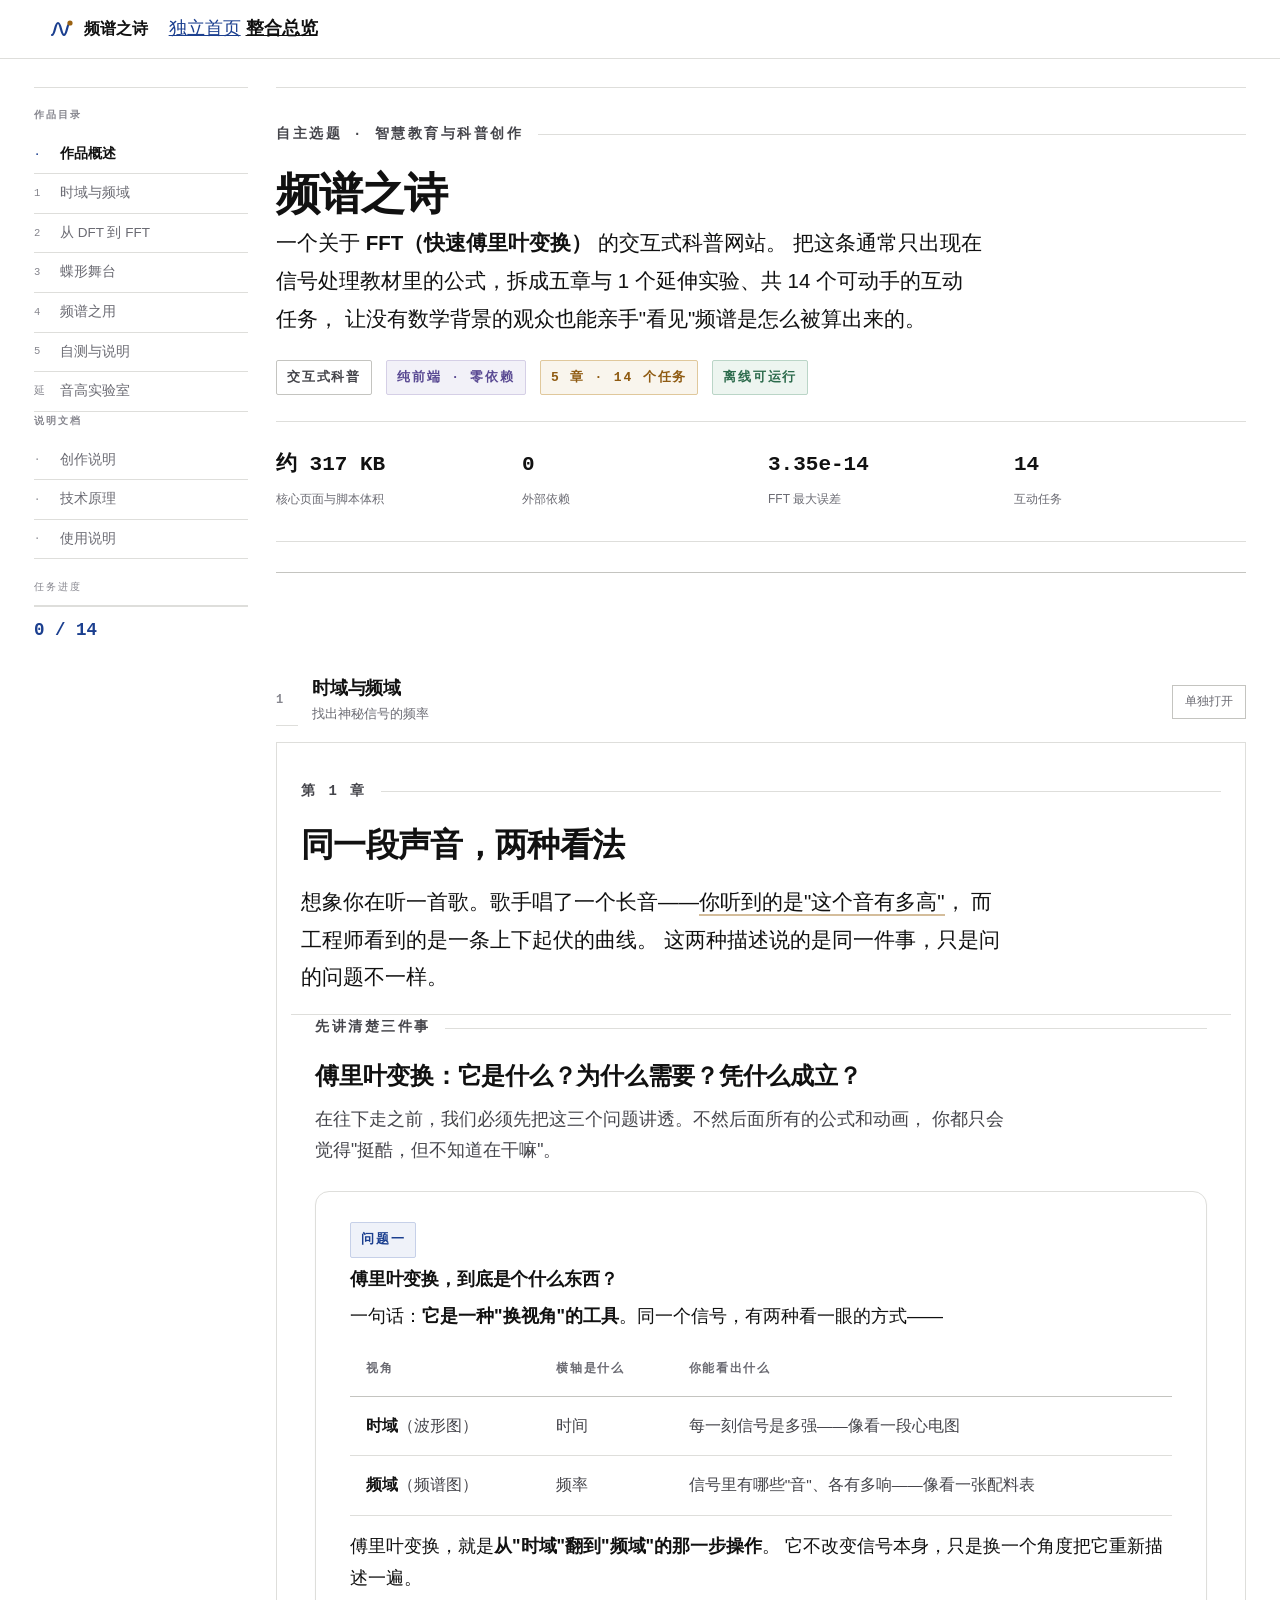
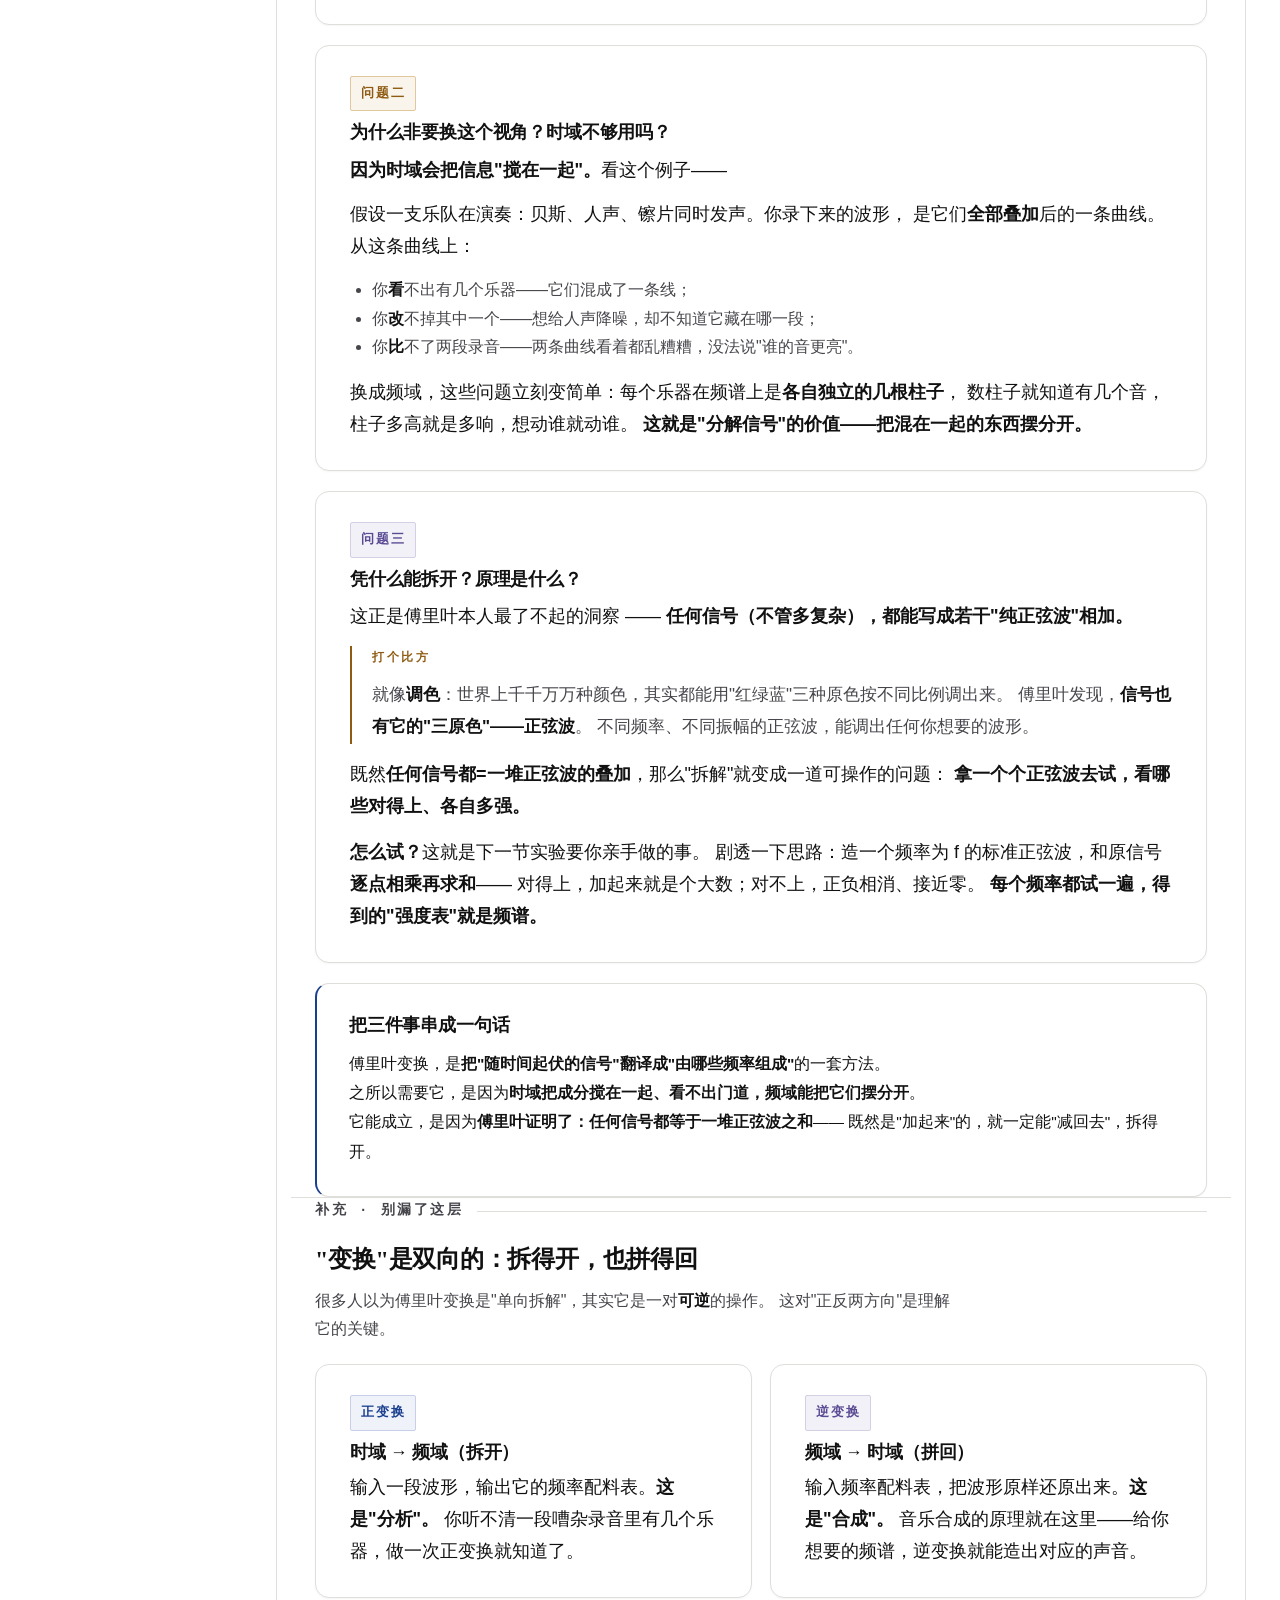
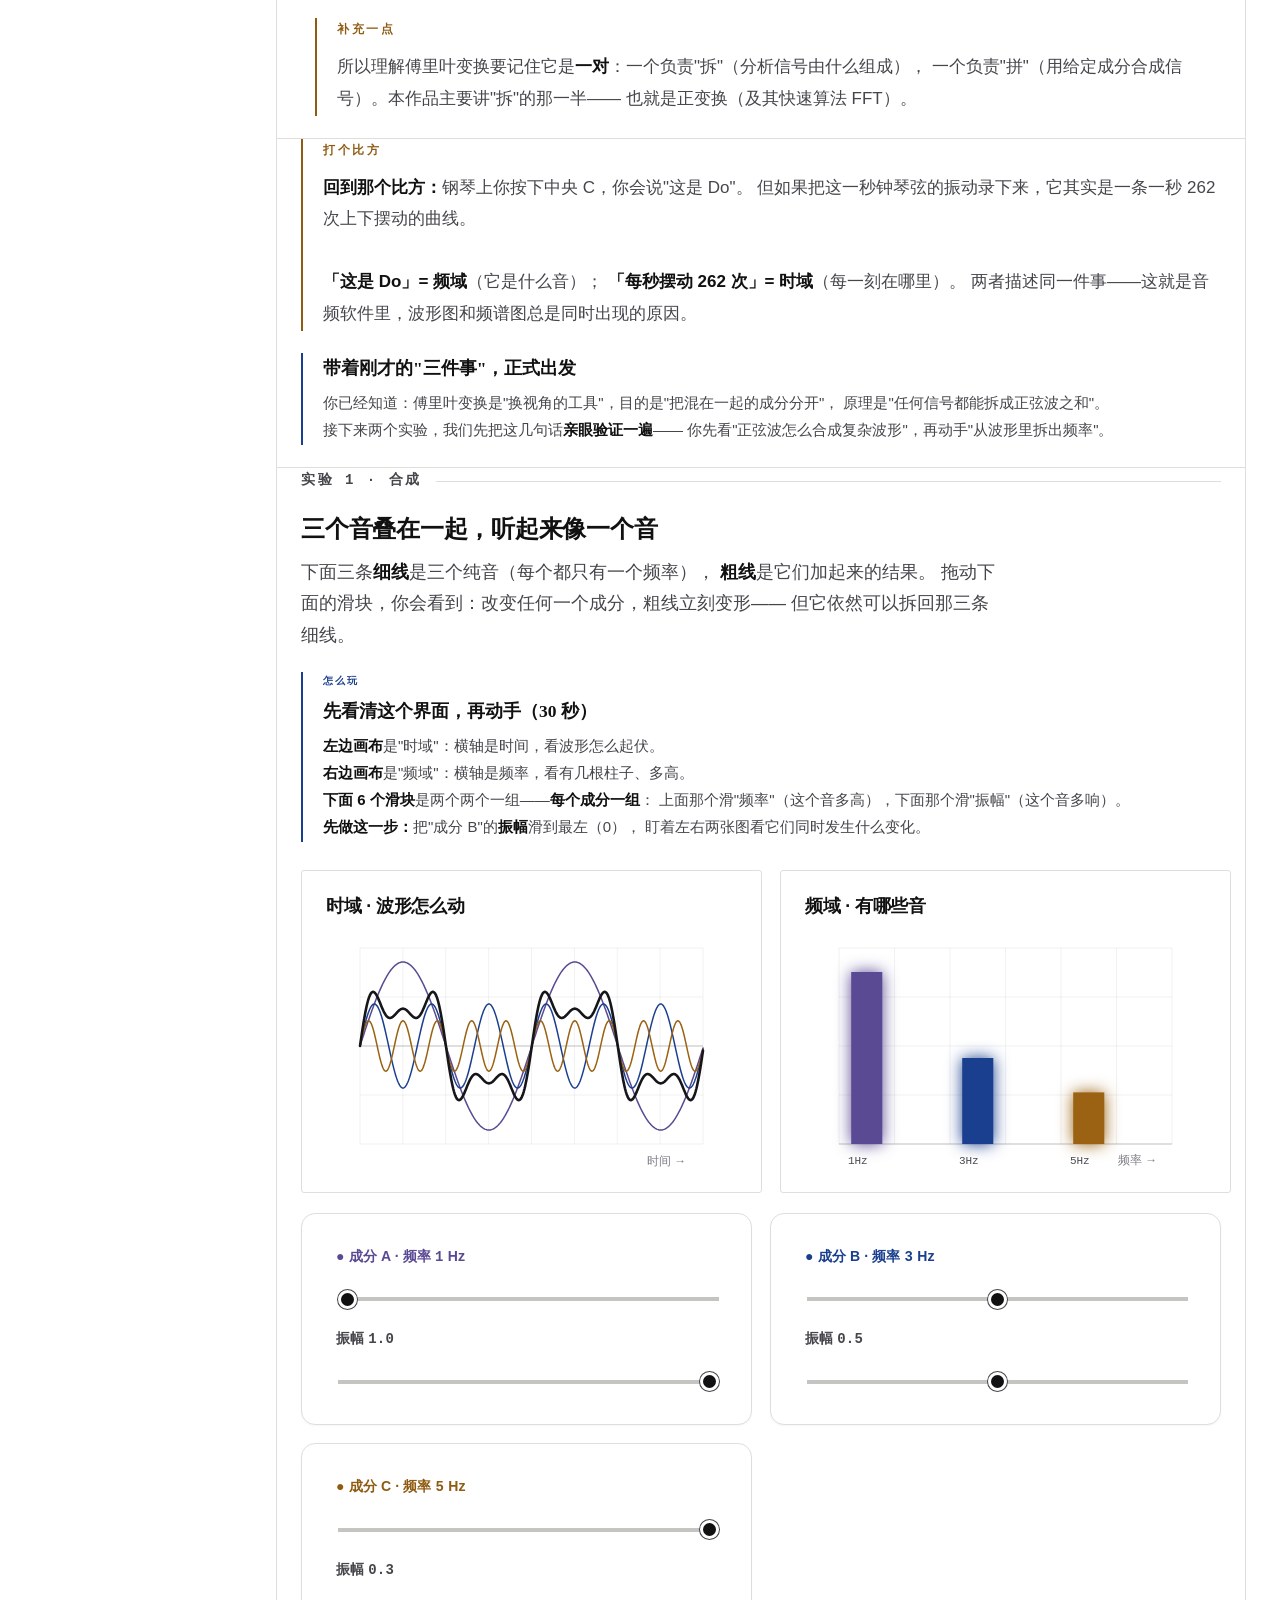
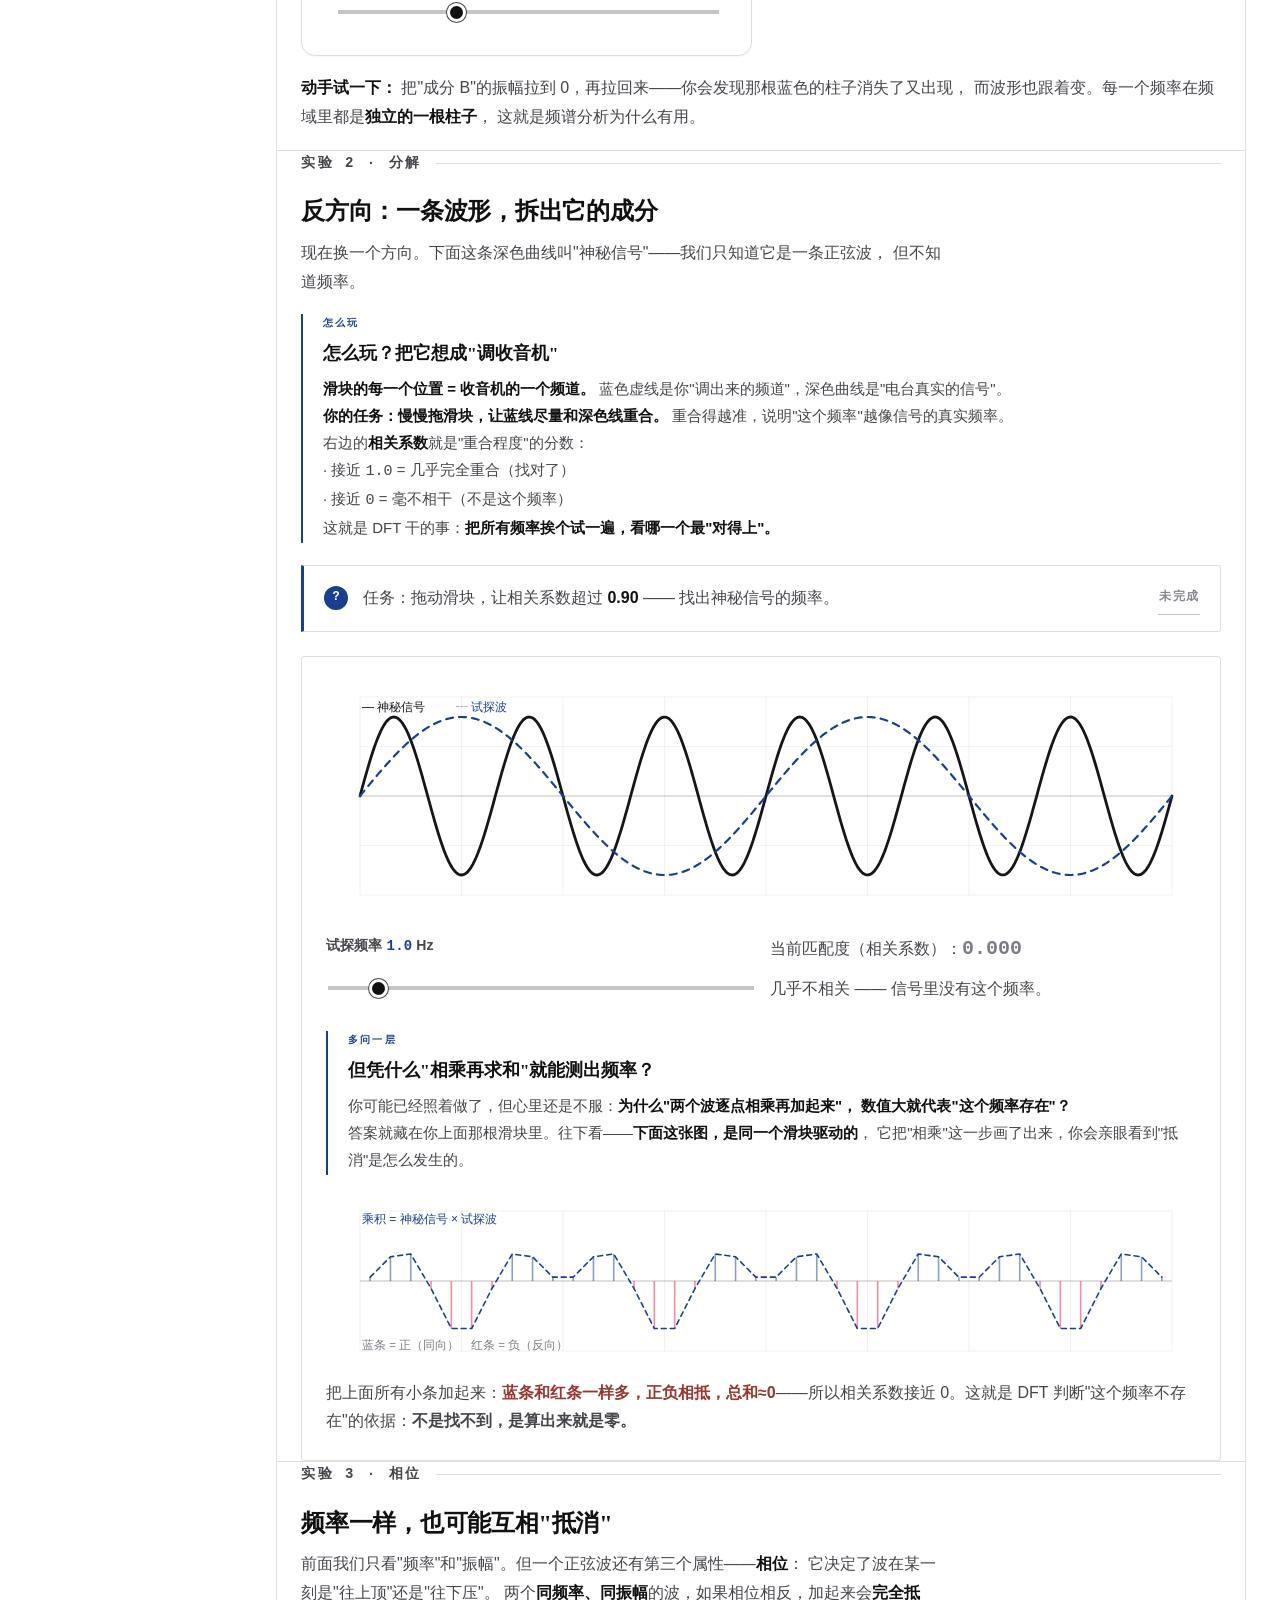
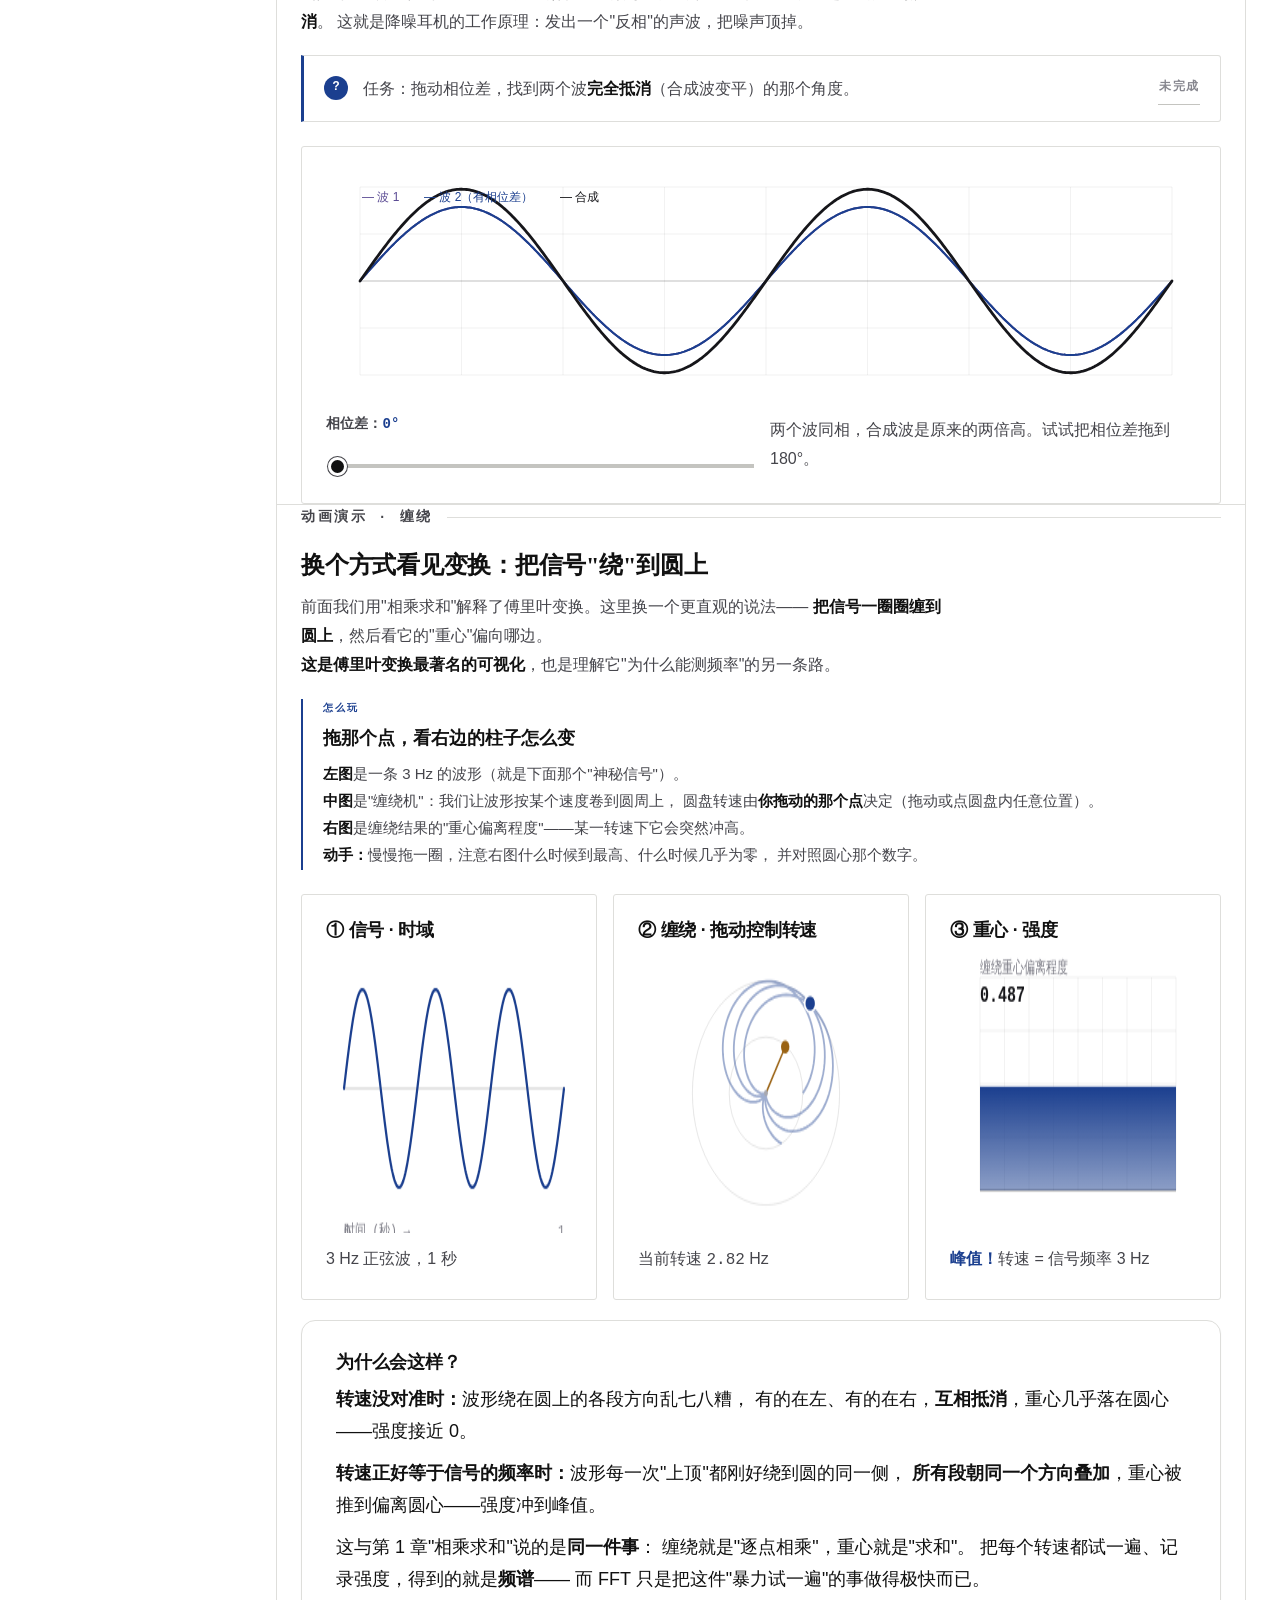
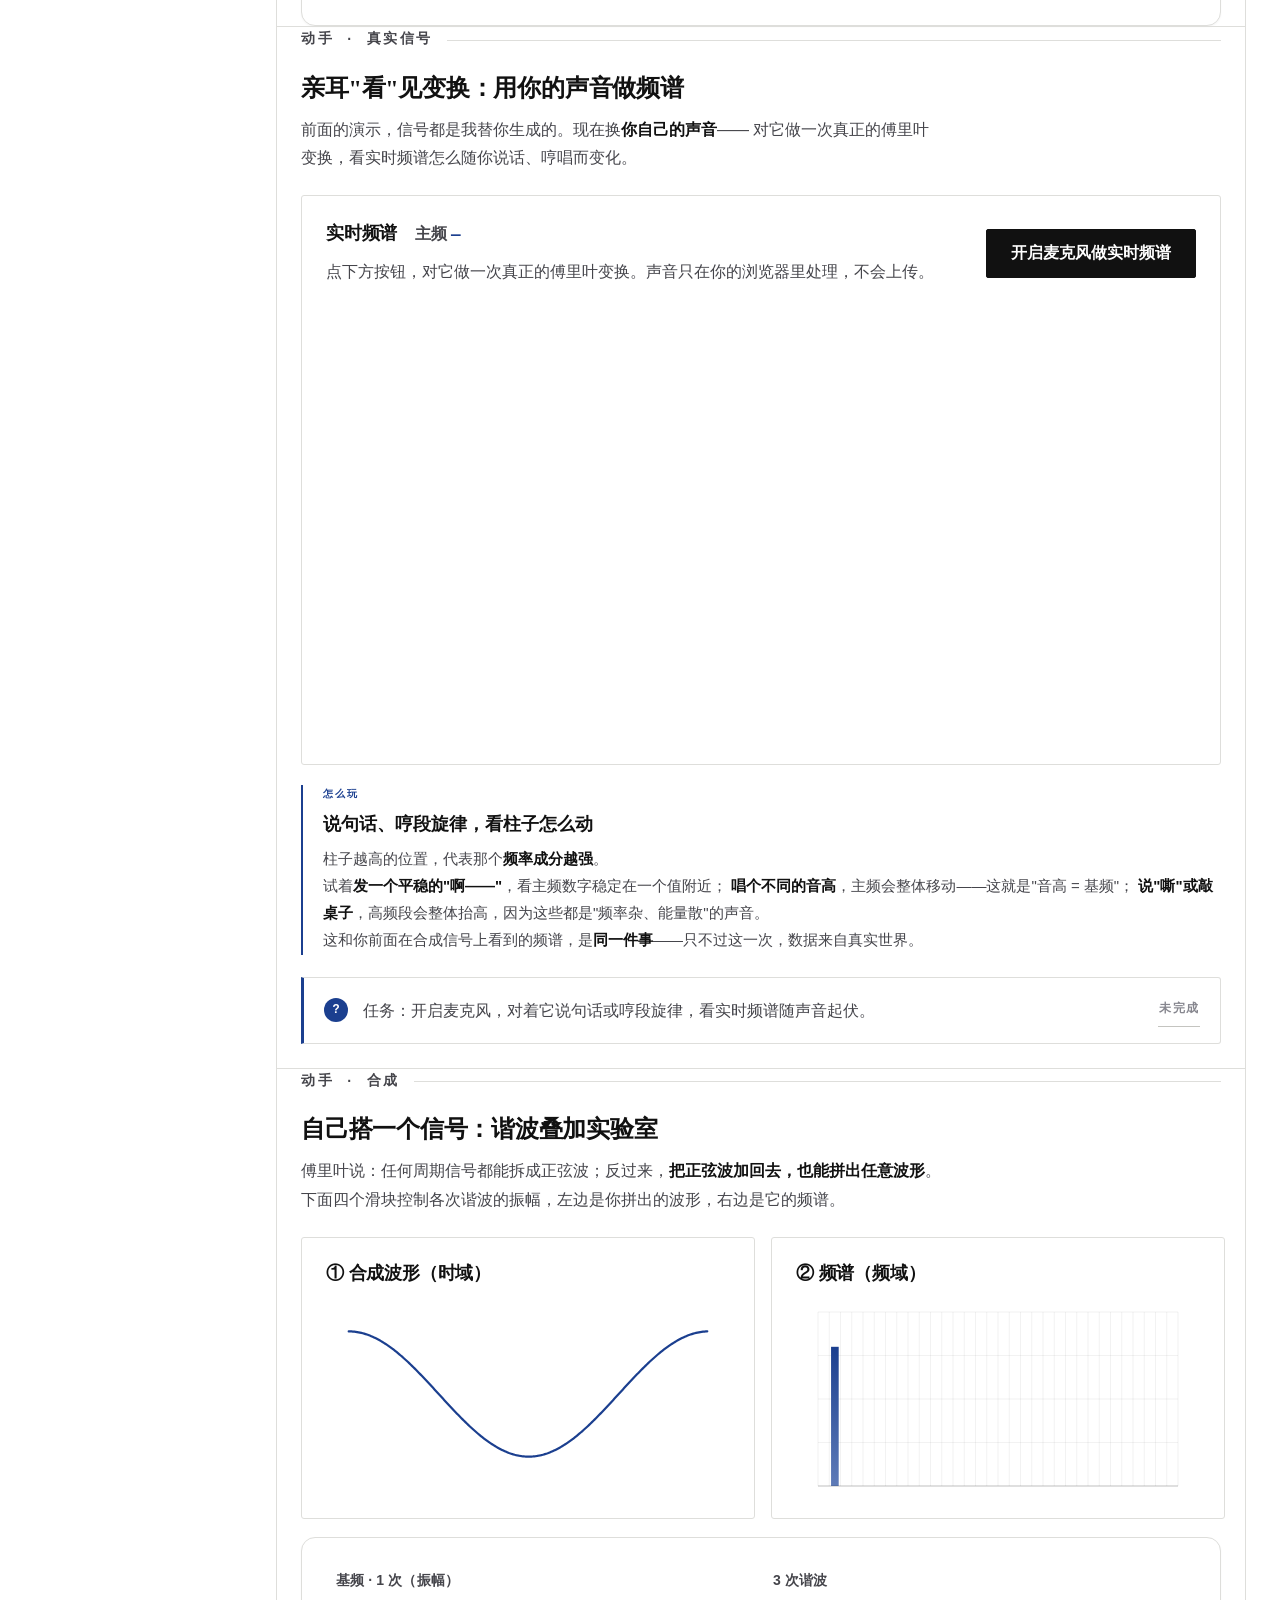
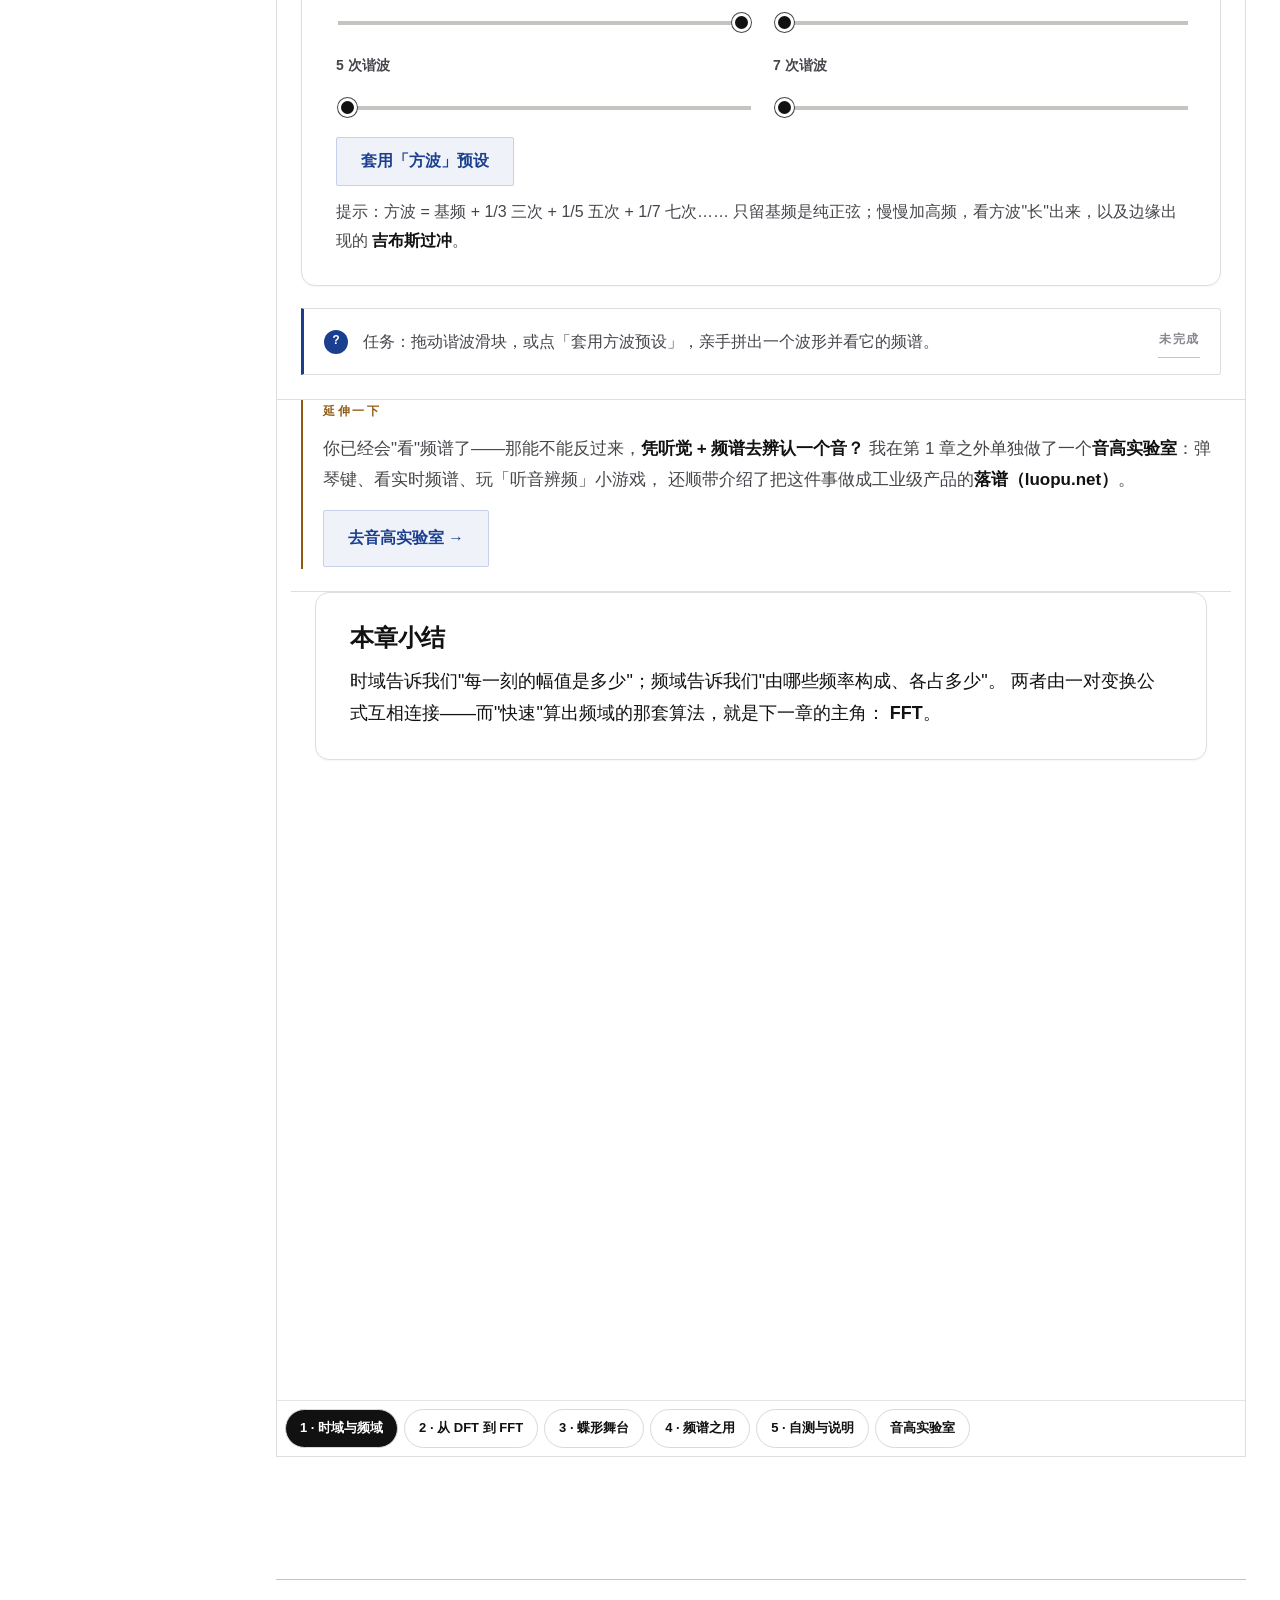
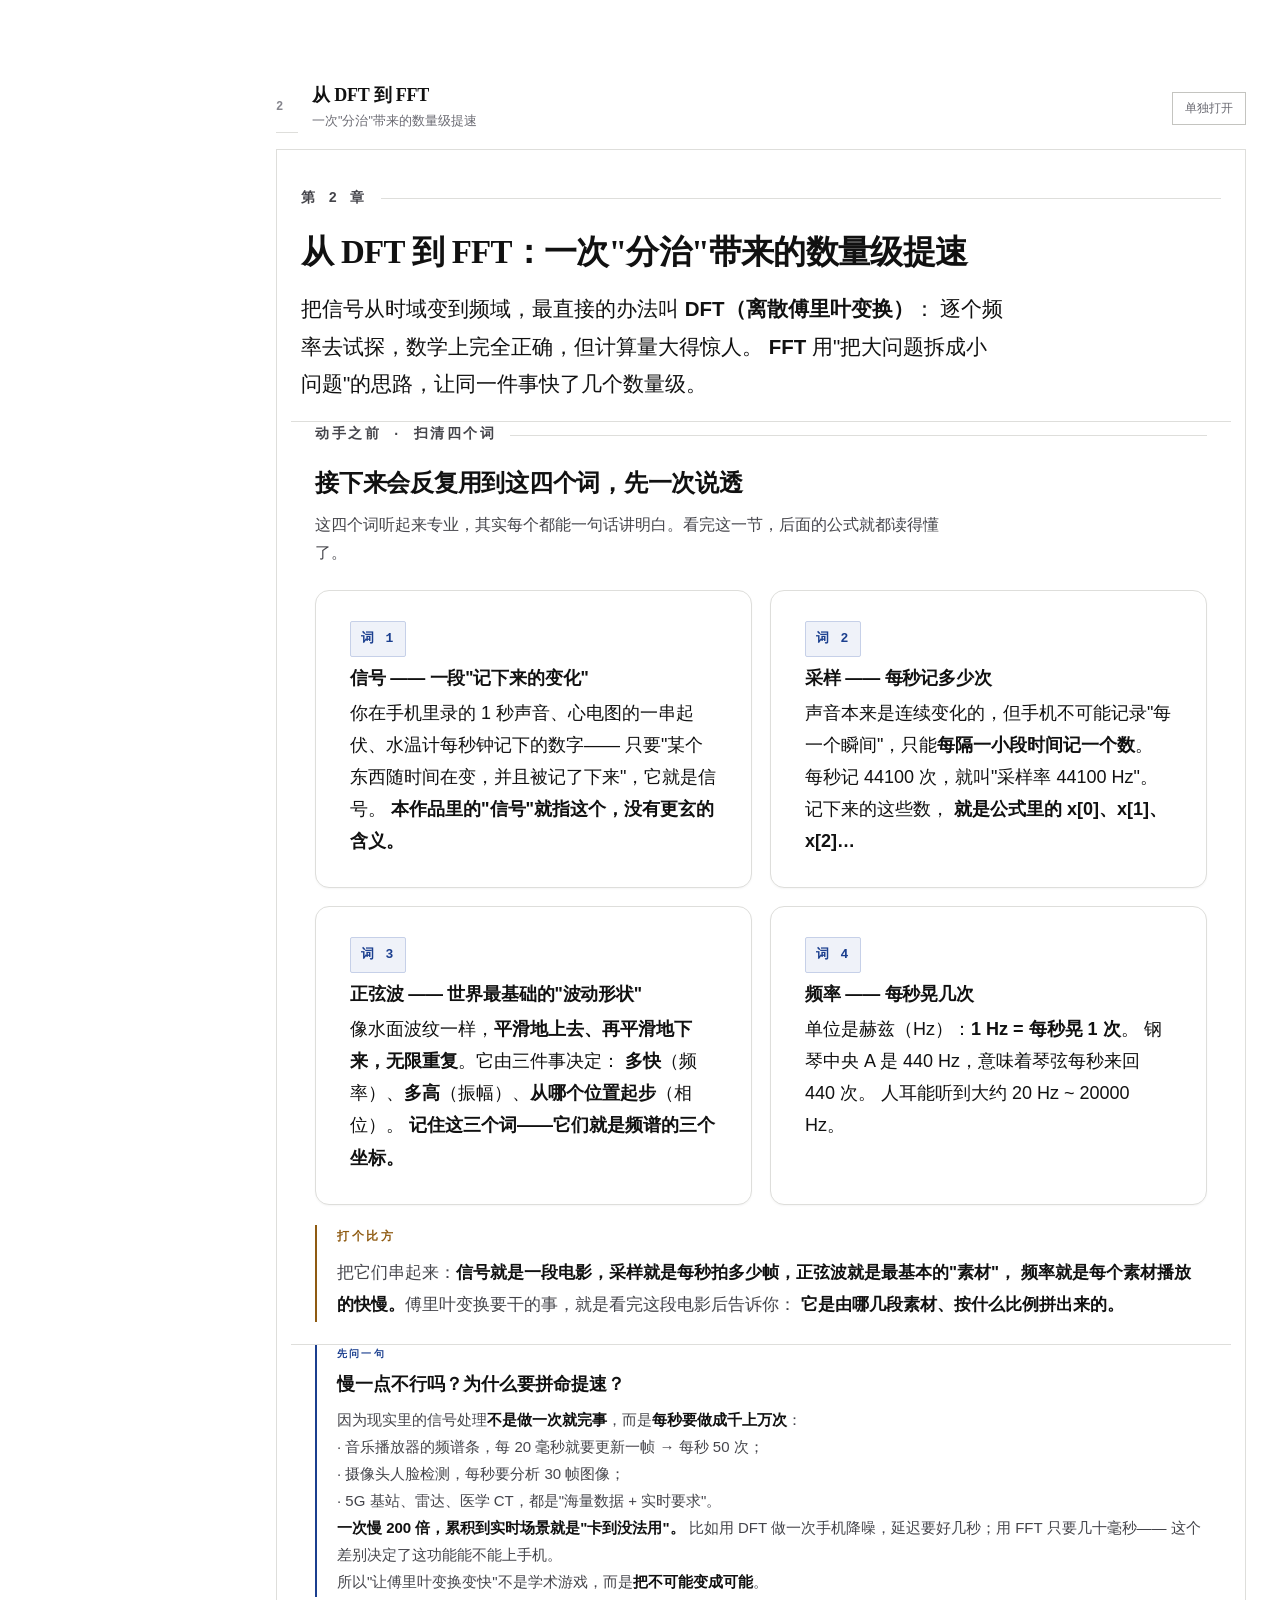
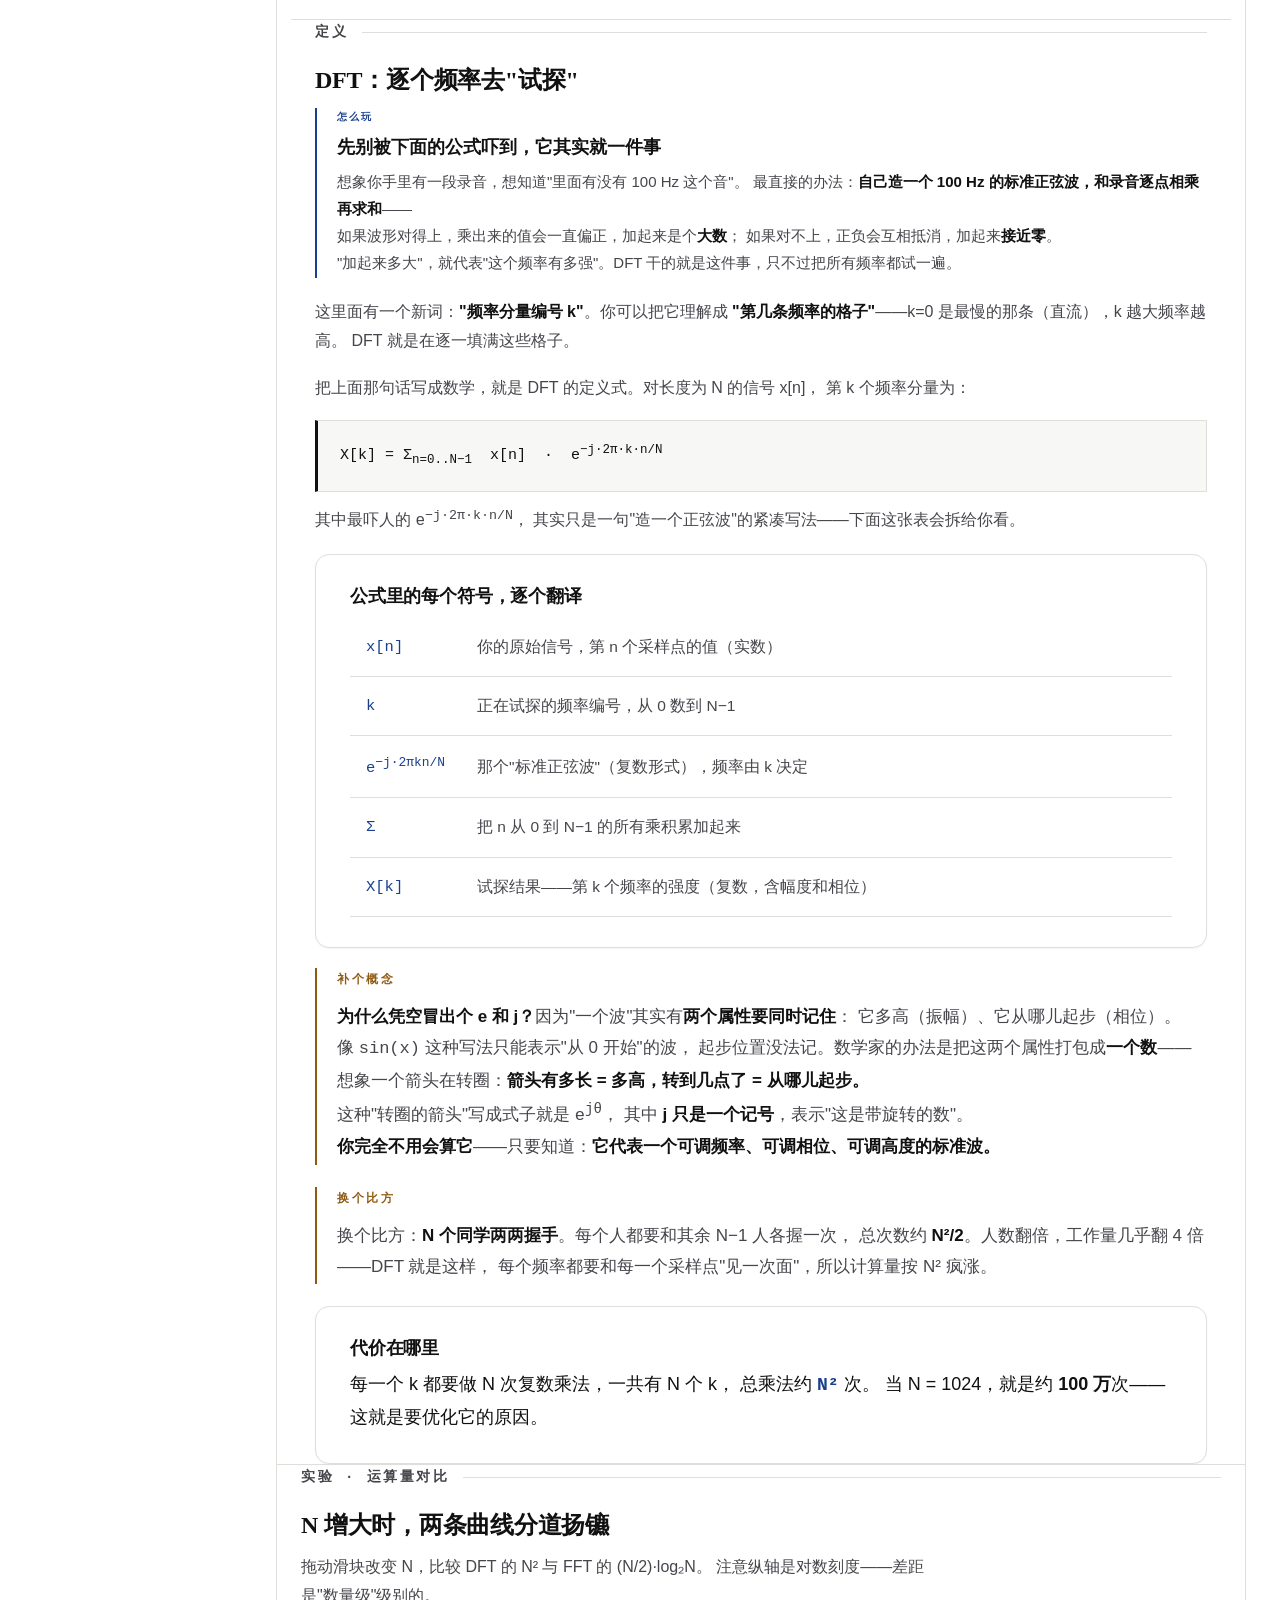
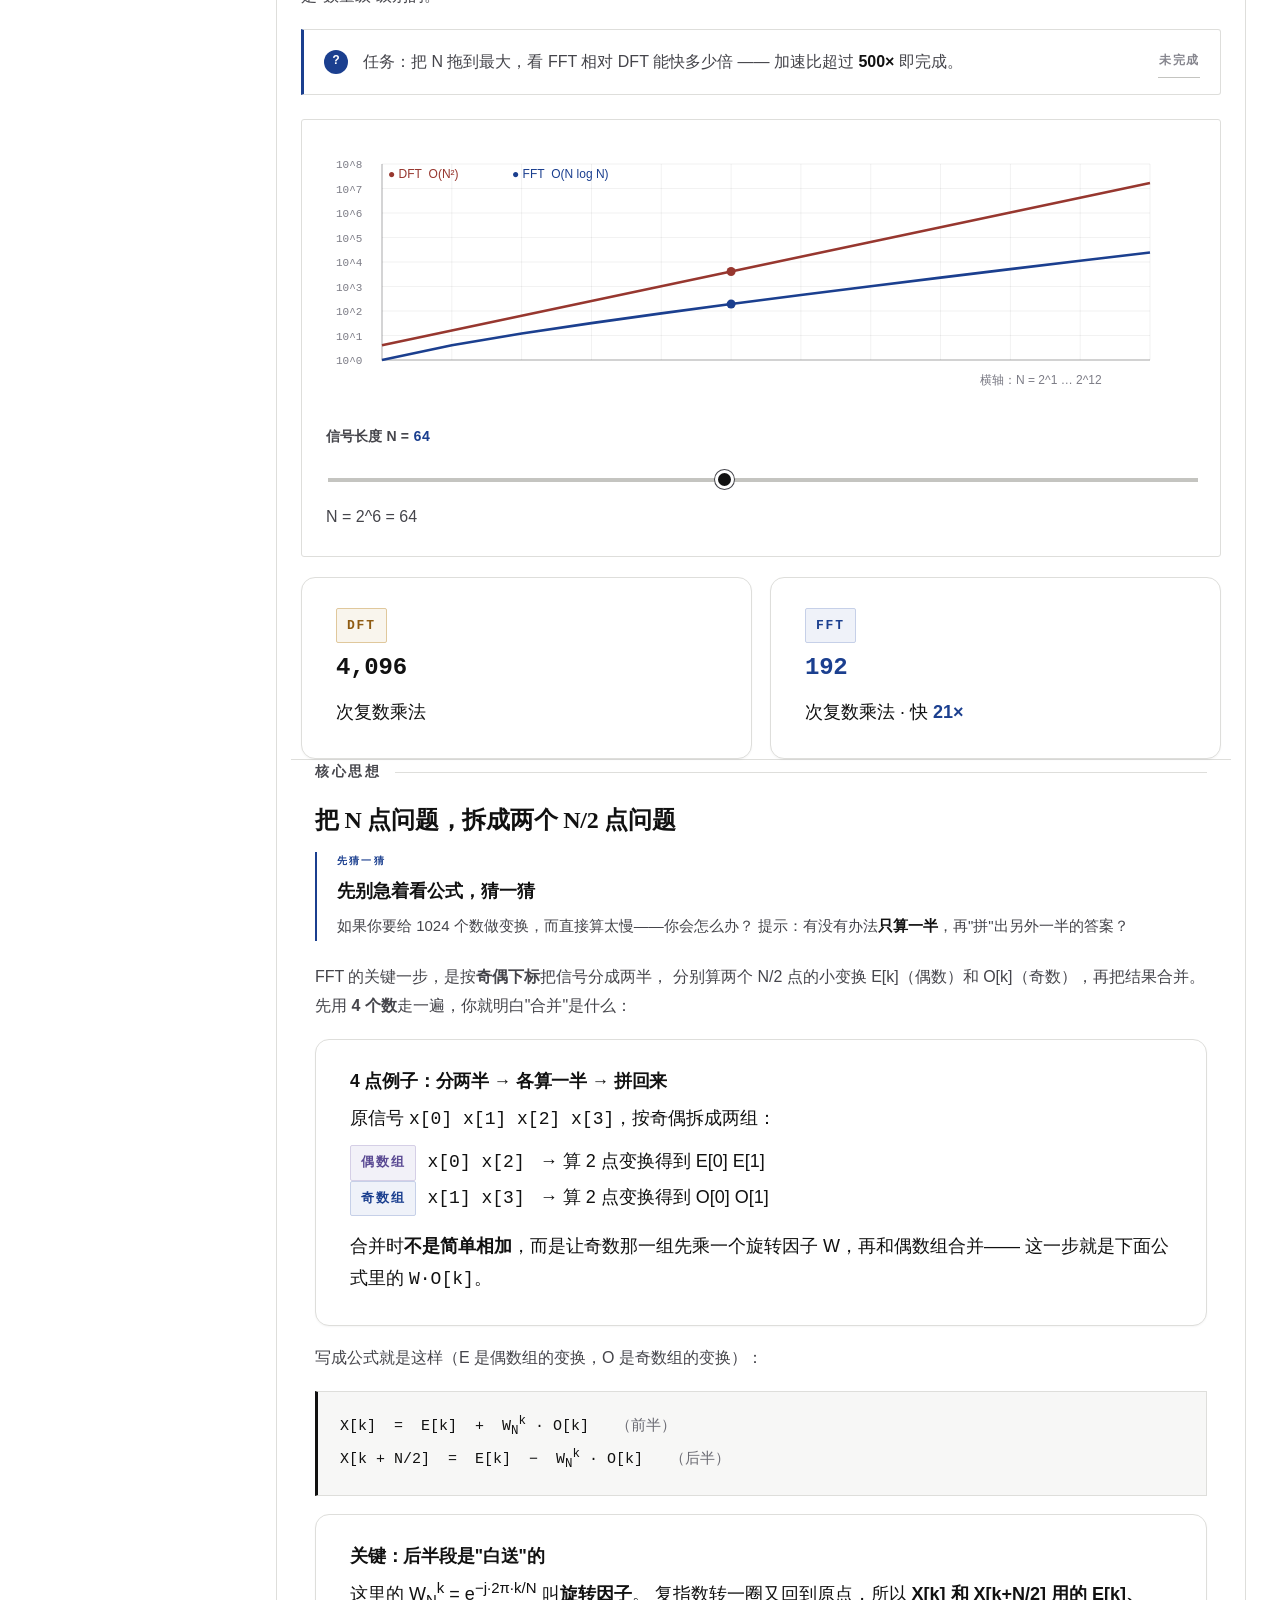
==== all-in-one.html @ 8c39b899 "频谱之诗：FFT 交互式科普网站 v1.0" ====
<!DOCTYPE html>
<html lang="zh-CN">
<head>
<meta charset="UTF-8">
<meta name="viewport" content="width=device-width, initial-scale=1.0">
<title>频谱之诗 · 作品总览（整合视图）</title>
<!-- __sp_head -->
<link rel="icon" href="data:image/svg+xml,%3Csvg xmlns='http://www.w3.org/2000/svg' viewBox='0 0 24 24'%3E%3Crect width='24' height='24' rx='3' fill='%2316161A'/%3E%3Cpath d='M3.5 17.5C6.2 17.5 6.2 7.5 9 7.5s2.8 10 5.5 10 2.8-10 5.5-10' stroke='%23FBFAF7' stroke-width='2.1' fill='none' stroke-linecap='round'/%3E%3Ccircle cx='20' cy='7.5' r='2.3' fill='%239A6212'/%3E%3C/svg%3E">
<meta name="theme-color" content="#FFFFFF">
<meta name="description" content="《频谱之诗》整合总览：一页看完五章全部内容与交互实验，附创作说明、技术原理与使用说明。">
<meta property="og:type" content="website">
<meta property="og:locale" content="zh_CN">
<meta property="og:title" content="频谱之诗 · 作品总览（整合视图）">
<meta property="og:description" content="《频谱之诗》整合总览：一页看完五章全部内容与交互实验，附创作说明、技术原理与使用说明。">
<meta name="twitter:card" content="summary">
<link rel="stylesheet" href="assets/css/main.css?v=1791815400">
<style>
  /* ===== 整合页专属布局 ===== */
  body { background: var(--bg); }

  .ov-top {
    position: sticky; top: 0; z-index: 60;
    background: var(--bg);
    border-bottom: 1px solid var(--line);
  }
  .ov-top .topbar-inner { height: 58px; max-width: 1260px; }
  .ov-top .nav a.on {
    color: var(--fg); font-weight: 700;
    border-bottom-color: var(--fg);
  }

  .ov-shell {
    max-width: 1260px; margin: 0 auto;
    display: grid; grid-template-columns: 214px 1fr;
    gap: 28px; padding: 28px 24px 90px;
    align-items: start;
    position: relative; z-index: 2;
  }

  /* 左侧目录 */
  .ov-side {
    position: sticky; top: 84px;
    background: transparent;
    border-top: 1px solid var(--line);
    padding: 18px 0 0;
  }
  .ov-side h4 {
    font-family: var(--mono);
    font-size: 10px; letter-spacing: .2em; text-transform: uppercase;
    color: var(--fg-4); margin: 4px 0 12px; font-weight: 600;
  }
  .ov-side a {
    display: flex; align-items: center; gap: 10px;
    padding: 7px 0;
    font-family: var(--sans); font-size: 13.5px;
    color: var(--fg-3); text-decoration: none;
    border-bottom: 1px solid var(--line);
    transition: color .14s;
  }
  .ov-side a:hover { color: var(--fg); }
  .ov-side a.active { color: var(--fg); font-weight: 700; }
  .ov-side a .num {
    width: 16px; flex: none;
    color: var(--fg-4); font-family: var(--mono); font-size: 10.5px;
  }
  .ov-side a.active .num { color: var(--blue); }
  .ov-side .sep { display: none; }
  .ov-side .qp { margin: 20px 0 4px; }
  .ov-side .qp .lbl {
    font-family: var(--mono);
    font-size: 10px; letter-spacing: .2em; text-transform: uppercase;
    color: var(--fg-4); margin-bottom: 8px;
  }
  .ov-side .qp-track {
    height: 2px; background: var(--line); overflow: hidden;
  }
  .ov-side .qp-fill {
    height: 100%; width: 0; background: var(--blue);
    transition: width .5s cubic-bezier(.2,.9,.3,1);
  }
  .ov-side .qp .n { margin-top: 8px; }

  /* 概述 */
  .ov-intro {
    background: transparent;
    border-top: 1px solid var(--line);
    border-bottom: 1px solid var(--line);
    padding: 34px 0 30px; margin-bottom: 30px;
  }
  .ov-intro h1 { font-size: clamp(28px, 3.6vw, 44px); }

  .ov-stats {
    display: grid; grid-template-columns: repeat(4, 1fr); gap: 14px;
    margin-top: 26px; padding-top: 24px; border-top: 1px solid var(--line);
  }
  .ov-stats .v {
    font-family: var(--mono); font-size: 21px; font-weight: 700;
    color: var(--fg);
  }
  .ov-stats .k {
    font-family: var(--sans); font-size: 12px; color: var(--fg-3); margin-top: 5px;
  }

  /* 章节区块 */
  .ov-sec {
    background: transparent;
    border-top: 1px solid var(--line-2);
    margin-bottom: 34px;
    scroll-margin-top: 80px;
  }
  .ov-sec.core { border-top-color: var(--blue); }
  .ov-sec-head {
    display: flex; align-items: center; gap: 14px;
    padding: 16px 0;
  }
  .ov-sec-head .badge {
    font-family: var(--mono); font-size: 12px; font-weight: 700;
    color: var(--fg-4); flex: none; width: 22px;
  }
  .ov-sec.core .badge { color: var(--blue); }
  .ov-sec-head h3 { font-family: var(--serif); font-size: 18px; margin: 0; }
  .ov-sec-head .sub {
    font-family: var(--sans); font-size: 12.5px; color: var(--fg-3); margin-top: 3px;
  }
  .ov-sec-head .acts { margin-left: auto; display: flex; gap: 8px; }
  .ov-sec-head .acts a {
    font-family: var(--sans); font-size: 12px;
    text-decoration: none; color: var(--fg-3);
    border: 1px solid var(--line-2); padding: 5px 12px;
    white-space: nowrap; transition: all .16s;
  }
  .ov-sec-head .acts a:hover { border-color: var(--fg); color: var(--fg); }
  .ov-frame-wrap { position: relative; background: var(--bg-2); border: 1px solid var(--line); }
  .ov-frame-wrap iframe { display: block; width: 100%; border: 0; background: var(--bg-2); }
  .ov-loading {
    padding: 44px; text-align: center; color: var(--fg-3);
    font-family: var(--sans); font-size: 13.5px;
  }

  /* 文档 */
  .ov-docs { display: grid; grid-template-columns: repeat(3, 1fr); gap: 0; }
  .ov-docs a {
    display: block; text-decoration: none; color: inherit;
    border-top: 1px solid var(--line);
    padding: 18px 22px 18px 0;
    transition: color .16s;
  }
  .ov-docs a:hover { color: var(--blue); }
  .ov-docs h4 { font-family: var(--sans); font-size: 14px; margin: 0 0 7px; }
  .ov-docs p { font-family: var(--sans); font-size: 12.5px; color: var(--fg-3); margin: 0; line-height: 1.7; }

  @media (max-width: 940px) {
    .ov-shell { grid-template-columns: 1fr; padding: 18px 14px 70px; }
    .ov-side { position: static; }
    .ov-side a { display: inline-flex; margin: 2px; }
    .ov-stats { grid-template-columns: repeat(2, 1fr); }
    .ov-docs { grid-template-columns: 1fr; }
  }
</style>
</head>
<body>

<header class="topbar ov-top" data-static>
  <div class="topbar-inner">
    <a class="brand" href="index.html">
      <svg class="mark" viewBox="0 0 24 24" fill="none" aria-hidden="true">
        <path d="M2 18 C5 18 5 6 8 6 C11 6 11 18 14 18 C17 18 17 6 20 6"
              stroke="#1B3F8F" stroke-width="2.2" stroke-linecap="round" fill="none"/>
        <circle cx="20" cy="6" r="2.6" fill="#9A6212"/>
      </svg>
      <span>频谱之诗</span>
    </a>
    <nav class="nav">
      <a href="index.html">独立首页</a>
      <a href="all-in-one.html" class="on">整合总览</a>
    </nav>
  </div>
</header>

<div class="ov-shell">

  <aside class="ov-side">
    <h4>作品目录</h4>
    <a href="#sec0" class="active"><span class="num">·</span> 作品概述</a>
    <a href="#sec1"><span class="num">1</span> 时域与频域</a>
    <a href="#sec2"><span class="num">2</span> 从 DFT 到 FFT</a>
    <a href="#sec3"><span class="num">3</span> 蝶形舞台</a>
    <a href="#sec4"><span class="num">4</span> 频谱之用</a>
    <a href="#sec5"><span class="num">5</span> 自测与说明</a>
    <a href="note-lab.html" target="_blank"><span class="num">延</span> 音高实验室</a>
    <div class="sep"></div>
    <h4>说明文档</h4>
    <a href="docs/创作说明.md"><span class="num">·</span> 创作说明</a>
    <a href="docs/技术原理.md"><span class="num">·</span> 技术原理</a>
    <a href="docs/README.md"><span class="num">·</span> 使用说明</a>

    <div class="qp">
      <div class="lbl">任务进度</div>
      <div class="qp-track"><div class="qp-fill"></div></div>
      <div class="n num-glow quest-progress">0 / 14</div>
    </div>
  </aside>

  <main class="ov-main">

    <section class="ov-intro" id="sec0">
      <p class="eyebrow">自主选题 · 智慧教育与科普创作</p>
      <h1>频谱之诗</h1>
      <p class="lede">
        一个关于 <strong>FFT（快速傅里叶变换）</strong> 的交互式科普网站。
        把这条通常只出现在信号处理教材里的公式，拆成五章与 1 个延伸实验、共 14 个可动手的互动任务，
        让没有数学背景的观众也能亲手"看见"频谱是怎么被算出来的。
      </p>
      <div style="display:flex;gap:8px;flex-wrap:wrap;margin-top:22px">
        <span class="tag">交互式科普</span>
        <span class="tag violet">纯前端 · 零依赖</span>
        <span class="tag amber">5 章 · 14 个任务</span>
        <span class="tag green">离线可运行</span>
      </div>
      <div class="ov-stats">
        <div><div class="v">约 317 KB</div><div class="k">核心页面与脚本体积</div></div>
        <div><div class="v">0</div><div class="k">外部依赖</div></div>
        <div><div class="v">3.35e-14</div><div class="k">FFT 最大误差</div></div>
        <div><div class="v">14</div><div class="k">互动任务</div></div>
      </div>
    </section>

    <div id="chapters"></div>

    <section class="ov-sec" id="sec6">
      <div class="ov-sec-head">
        <div class="badge">文</div>
        <div>
          <h3>说明文档</h3>
          <div class="sub">创作说明 / 技术原理 / 使用说明</div>
        </div>
      </div>
      <div style="padding:22px 24px">
        <div class="ov-docs">
          <a href="docs/创作说明.md">
            <h4>创作说明</h4>
            <p>选题背景、章节结构、技术路线、算法验证数据、工具使用声明</p>
          </a>
          <a href="docs/技术原理.md">
            <h4>技术原理</h4>
            <p>DFT 定义、旋转因子、基-2 时域抽取推导、复杂度对比、位反转</p>
          </a>
          <a href="docs/README.md">
            <h4>使用说明</h4>
            <p>运行方式、推荐观看顺序、各章交互操作指南、兼容性</p>
          </a>
        </div>
      </div>
    </section>

  </main>
</div>

<footer class="site-footer" style="background:transparent"></footer>

<script src="assets/js/site.js"></script>
<script>
(function () {
  var CH = [
    { n: 1, id: 'sec1', file: 'chapter1.html', title: '时域与频域',
      sub: '找出神秘信号的频率' },
    { n: 2, id: 'sec2', file: 'chapter2.html', title: '从 DFT 到 FFT',
      sub: '一次"分治"带来的数量级提速' },
    { n: 3, id: 'sec3', file: 'chapter3.html', title: '蝶形舞台',
      sub: '核心交互 · 看着频谱被"算"出来', core: true },
    { n: 4, id: 'sec4', file: 'chapter4.html', title: '频谱之用',
      sub: '诊断故障电机' },
    { n: 5, id: 'sec5', file: 'chapter5.html', title: '自测与创作说明',
      sub: '7 道互动题 + 作品说明' }
  ];

  var host = document.getElementById('chapters');
  var html = '';
  CH.forEach(function (c) {
    html += '<section class="ov-sec' + (c.core ? ' core' : '') + '" id="' + c.id + '">' +
      '<div class="ov-sec-head">' +
        '<div class="badge">' + c.n + '</div>' +
        '<div><h3>' + c.title + '</h3><div class="sub">' + c.sub + '</div></div>' +
        '<div class="acts"><a href="' + c.file + '" target="_blank">单独打开 </a></div>' +
      '</div>' +
      '<div class="ov-frame-wrap">' +
        '<div class="ov-loading" id="ld' + c.n + '">正在载入第 ' + c.n + ' 章…</div>' +
        '<iframe src="' + c.file + '" title="第 ' + c.n + ' 章 ' + c.title + '" ' +
          'scrolling="no" style="height:600px"></iframe>' +
      '</div></section>';
  });
  host.innerHTML = html;

  function injectEmbedStyle(doc) {
    if (doc.getElementById('__embed_style')) return;
    var st = doc.createElement('style');
    st.id = '__embed_style';
    st.textContent =
      '.topbar{display:none!important}' +
      '.site-footer{display:none!important}' +
      'section:first-of-type{padding-top:36px!important}' +
      '.pager{display:none!important}' +
      'body::before,body::after{display:none!important}' +
      /* 嵌入视图宽度充足，取消 svg 的 min-width 与滑动提示，避免出现横滑条 */
      '.svg-scroll{overflow-x:visible!important}' +
      '.svg-scroll>svg{min-width:0!important}' +
      '.svg-scroll::after{display:none!important}';
    (doc.head || doc.documentElement).appendChild(st);
  }

  function measure(doc) {
    var de = doc.documentElement, b = doc.body;
    var cands = [
      de ? de.scrollHeight : 0, de ? de.offsetHeight : 0,
      b ? b.scrollHeight : 0, b ? b.offsetHeight : 0
    ];
    var sum = 0;
    doc.querySelectorAll('section').forEach(function (s) {
      var r = s.getBoundingClientRect();
      if (r.height > 0) sum += r.height;
    });
    cands.push(sum + 130);
    return Math.max.apply(null, cands);
  }

  var frames = host.querySelectorAll('iframe');

  frames.forEach(function (f, i) {
    var last = -1, stable = 0, rounds = 0;
    function tick() {
      rounds++;
      var h = 0;
      try {
        var doc = f.contentDocument || f.contentWindow.document;
        if (doc && doc.body) { injectEmbedStyle(doc); h = measure(doc); }
      } catch (e) { /* 忽略 */ }

      if (h > 300) {
        f.style.height = h + 'px';
        var ld = document.getElementById('ld' + CH[i].n);
        if (ld) ld.style.display = 'none';
        if (Math.abs(h - last) < 2) {
          stable++;
          if (stable >= 3) return;
        } else { stable = 0; }
        last = h;
      }
      if (rounds < 50) requestAnimationFrame(tick);
    }
    if (f.contentDocument && f.contentDocument.readyState === 'complete') {
      requestAnimationFrame(tick);
    }
    f.addEventListener('load', function () { requestAnimationFrame(tick); });
  });

  /* 目录高亮 */
  var links = document.querySelectorAll('.ov-side a');
  var targets = [];
  links.forEach(function (a) {
    var href = a.getAttribute('href');
    if (href && href.charAt(0) === '#') {
      var el = document.querySelector(href);
      if (el) targets.push({ a: a, el: el });
    }
  });
  function syncNav() {
    var y = window.scrollY + 130;
    var cur = targets[0];
    targets.forEach(function (t) { if (t.el.offsetTop <= y) cur = t; });
    links.forEach(function (a) { a.classList.remove('active'); });
    if (cur) cur.a.classList.add('active');
  }
  window.addEventListener('scroll', syncNav, { passive: true });
  syncNav();

  /* 任务进度条 */
  function syncProgress() {
    var o = {};
    try { o = JSON.parse(localStorage.getItem('spectrum_poem_quests_v3') || '{}'); } catch (e) {}
    var total = window.Site.TASKS.length, done = 0;
    window.Site.TASKS.forEach(function (id) { if (o[id]) done++; });
    var fill = document.querySelector('.qp-fill');
    if (fill) fill.style.width = (done / total * 100) + '%';
    var n = document.querySelector('.quest-progress');
    if (n) n.textContent = done + ' / ' + total;
  }
  syncProgress();
  setInterval(syncProgress, 1200);
})();
</script>
</body>
</html>
---- assets/css/main.css ----
/* ============================================================
   《频谱之诗》· 设计系统 v4 —— 学术出版物 / 印刷语言
   ------------------------------------------------------------
   设计原则：
   1. 纸与墨。少色、深色、无荧光。色彩只承担"语义"，不承担"装饰"。
   2. 发丝线（1px hairline）代替阴影；不用投影、不用毛玻璃。
   3. 旁注（margin note）代替彩色气泡；标签用字距大写，不用胶囊。
   4. 标题衬线（刊物感）+ 正文无衬线（中文小字更清晰）+ 等宽数字。
   5. 直角（2–3px）代替大圆角；不加 hover 位移。
   ============================================================ */

:root {
  /* —— 底：纯白。页面回到最干净的底，卡片靠发丝线而非底色差立住 —— */
  --bg:         #FFFFFF;
  --bg-2:       #F4F4F3;
  --surface:    #FFFFFF;
  --surface-2:  #F7F7F6;

  /* —— 描边：中性发丝线。白底上需略深一档，否则会被吞 —— */
  --line:       #DEDEDB;
  --line-2:     #C4C4C0;

  /* —— 墨：近黑 + 中性灰阶 —— */
  --fg:         #111111;
  --fg-2:       #45454B;
  --fg-3:       #6B6B73;
  --fg-4:       #86868E;

  /* —— 主色：印刷深蓝 —— */
  --blue:       #1B3F8F;
  --blue-soft:  #EFF2F9;
  --blue-line:  #C6D0E8;

  /* —— 辅色：赭石 / 松绿 / 紫灰 / 砖红 —— */
  --amber:      #8F5B12;
  --amber-soft: #F9F5ED;
  --green:      #2C6B4C;
  --green-soft: #EDF5F0;
  --violet:     #5A4A93;
  --violet-soft:#F2F1F8;
  --rose:       #97372F;
  --rose-soft:  #FAEFEE;

  /* —— 阴影：浅色底上不用；仅卡片在纯白底上保留极轻一层以分离边界 —— */
  --sh-1: 0 1px 2px rgba(17,17,17,.04);
  --sh-2: 0 2px 6px rgba(17,17,17,.06);
  --sh-3: none;

  --mono: 'JetBrains Mono', 'SFMono-Regular', Consolas, 'Liberation Mono', monospace;
  --serif: 'Source Serif Pro', 'Iowan Old Style', Georgia,
           'Source Han Serif SC', 'Noto Serif SC', 'Songti SC', 'STSong', 'SimSun', serif;
  --sans: -apple-system, BlinkMacSystemFont, 'Segoe UI', 'PingFang SC',
          'Hiragino Sans GB', 'Microsoft YaHei', sans-serif;

  --r:    3px;
  --r-sm: 2px;
}

* { box-sizing: border-box; }
html { scroll-behavior: smooth; }

body {
  margin: 0;
  background: var(--bg);
  color: var(--fg);
  font-family: var(--sans);
font-size: 17.5px;
line-height: 1.82;
  -webkit-font-smoothing: antialiased;
  text-rendering: optimizeLegibility;
  overflow-x: hidden;
}

::selection { background: #DCE3F2; color: var(--fg); }

:focus-visible { outline: 2px solid var(--blue); outline-offset: 2px; }

/* ================= 顶栏 ================= */
.topbar {
  position: sticky; top: 0; z-index: 50;
  background: var(--bg);
  border-bottom: 1px solid var(--line);
}
.topbar-inner {
max-width: 1280px; margin: 0 auto;
  padding: 0 40px; height: 66px;
  display: flex; align-items: center; gap: 20px;
}
@media (min-width: 1600px) {
  .topbar-inner { max-width: 1400px; }
}
.brand {
  display: flex; align-items: center; gap: 10px;
  font-family: var(--serif);
  font-weight: 700; color: var(--fg); text-decoration: none;
  font-size: 16px; white-space: nowrap; letter-spacing: .01em;
}
.brand .mark { width: 24px; height: 24px; flex: none; }
.top-next {
  margin-left: auto; color: var(--fg); text-decoration: none;
  font-size: 14px; font-weight: 700;
}
.side-nav {
  position: fixed; z-index: 60; left: 18px; top: 96px;
  display: flex; flex-direction: column; gap: 6px; width: 168px;
}
.side-nav a {
  display: block; color: #111; text-decoration: none;
  background: #fff; border: 1px solid #d9d9d9;
  border-radius: 999px; padding: 10px 14px;
  font-size: 13px; font-weight: 700; line-height: 1.3;
}
.side-nav a:hover { background: #111; color: #fff; }
.side-nav a.active { background: #111; color: #fff; }
@media (max-width: 1180px) {
  .wrap { padding-left: 24px; }
  .side-nav {
    left: 0; right: 0; top: auto; bottom: 0; width: auto;
    flex-direction: row; overflow-x: auto; padding: 8px;
    padding-bottom: calc(8px + env(safe-area-inset-bottom));
    background: rgba(255,255,255,.96); border-top: 1px solid #e5e5e5;
    scrollbar-width: none;
  }
  .side-nav::-webkit-scrollbar { display: none; }
  .side-nav a { white-space: nowrap; }
  body { padding-bottom: calc(72px + env(safe-area-inset-bottom)); }
}
.nav a:hover { color: var(--fg); }
.nav a.active {
  color: var(--fg); font-weight: 700;
  border-bottom-color: var(--blue);
}

/* ================= 布局 ================= */
   /* 容器宽度：1080px 在 1440p 屏上左右留白过多、正文行长偏短，
      读起来像"手机版放大"。这里放宽到 1280px，行长控制在 ~34 汉字，
      仍在舒适阅读区间（中文正文 30-40 字/行最佳）。 */
.wrap { max-width: 1180px; margin: 0 auto; padding: 0 40px 0 214px; }
.narrow { max-width: 940px; }

section { padding: 88px 0; }
section + section { border-top: 1px solid var(--line); }

/* 大屏再放宽一档 */
@media (min-width: 1600px) {
  .wrap { max-width: 1400px; }
  .narrow { max-width: 1000px; }
}

/* ================= 排版 ================= */
/* 标题用衬线（刊物感），正文用无衬线（中文小字更清晰） */
h1, h2, h3, h4 { margin: 0; line-height: 1.28; letter-spacing: -.01em; }
h1 { font-family: var(--serif); font-size: clamp(44px, 6vw, 72px); font-weight: 700; letter-spacing: -.03em; }
h2 { font-family: var(--serif); font-size: clamp(28px, 3.4vw, 42px); font-weight: 700; margin-bottom: 16px; letter-spacing: -.02em; text-wrap: pretty; }
h3 { font-family: var(--serif); font-size: 24px; font-weight: 700; margin-bottom: 12px; }
h4 { font-size: 17.5px; font-weight: 700; }

/* 章节标签：等宽字距 + 右侧延伸细线（出版物栏目名） */
.eyebrow {
  display: flex; align-items: center; gap: 14px;
  font-family: var(--mono);
  font-size: 14px; font-weight: 700; letter-spacing: .18em;
  text-transform: uppercase; color: var(--fg-2);
  margin-bottom: 20px;
}
.eyebrow::after { content: ''; flex: 1; height: 1px; background: var(--line); }

/* —— 字号层级：导语 20.5 / 正文 18 / 卡片描述 17 / 辅助说明 16 / 标签 14 ——
   级差明确，辅助文字靠「更小字号 + 更浅字色」区分，而不是全部拉大。 */
.lede { font-size: 20.5px; color: var(--fg); max-width: 62ch; line-height: 1.85; }
.muted { color: var(--fg-2); }
.small { font-family: var(--sans); font-size: 16px; line-height: 1.8; color: var(--fg-2); }
.card p { font-size: 18px; line-height: 1.78; color: var(--fg); }
.stage-copy p { font-size: 18px; line-height: 1.78; color: var(--fg); }
.mono { font-family: var(--mono); }
p { margin: 0 0 18px; }
a { color: var(--blue); }
strong { color: var(--fg); font-weight: 700; }

/* 强调：细下划线（替代荧光笔渐变） */
.hl     { border-bottom: 2px solid rgba(154,98,18,.42); padding-bottom: 1px; }
.hl-blue{ border-bottom: 2px solid var(--blue-line); padding-bottom: 1px; }

/* ================= 卡片 =================
   白底之上，卡片与页面同色，因此靠「稍深的发丝线 + 极轻投影」立住。
   两者都克制：线只比页面白一档，投影近乎不可见，只用于消除边界糊感。
   （白底是本设计的一处必要例外，非投影是针对浅色底的设定。） */
.card {
  background: var(--surface);
  border: 1px solid var(--line);
  border-radius: 14px;
  padding: 30px 34px;
  box-shadow: 0 1px 2px rgba(17,17,17,.04);
  transition: border-color .18s ease, box-shadow .18s ease;
}
.card:hover { border-color: var(--line-2); box-shadow: 0 2px 6px rgba(17,17,17,.06); }
.card.hi {
  border-left: 2px solid var(--blue);
  padding-left: 32px;
}

.grid { display: grid; gap: 18px; }
.grid-2 { grid-template-columns: repeat(2, 1fr); }
.grid-3 { grid-template-columns: repeat(3, 1fr); }
.grid-4 { grid-template-columns: repeat(4, 1fr); }

/* 实验专用网格：桌面多栏，窄屏自动堆叠 */
.wind-grid { grid-template-columns: repeat(3, minmax(0, 1fr)); }
.wind-grid .stage canvas { height: 280px !important; max-height: 320px; }
.demo-2    { grid-template-columns: 1fr 1fr; }
.mic-head  { grid-template-columns: 1fr auto; align-items: center; }

/* ================= 按钮 ================= */
.btn {
  display: inline-flex; align-items: center; gap: 8px;
  border: 1px solid var(--line-2);
  background: var(--surface); color: var(--fg);
  font-family: var(--sans); font-size: 15.5px; font-weight: 600;
  padding: 13px 24px; border-radius: var(--r-sm);
  cursor: pointer; transition: border-color .16s, background .16s, color .16s;
  text-decoration: none;
}
.btn:hover { border-color: var(--fg); }
.btn.primary {
  background: var(--fg); border-color: var(--fg); color: #fff;
}
.btn.primary:hover { background: var(--blue); border-color: var(--blue); }
.btn.accent {
  background: var(--blue-soft); border-color: var(--blue-line); color: var(--blue);
}
.btn.accent:hover { border-color: var(--blue); }
.btn.ghost { background: transparent; }
.btn.ghost:hover { background: var(--bg-2); }
.btn:disabled { opacity: .35; cursor: not-allowed; }

/* ================= 表单 ================= */
label.field {
  display: block;
  font-family: var(--sans); font-size: 14px; font-weight: 600;
  color: var(--fg-2); margin-bottom: 10px;
  letter-spacing: .01em;
}
input[type=range] {
  width: 100%; height: 4px; -webkit-appearance: none; appearance: none;
  background: var(--line-2); border-radius: 0; outline: none; cursor: pointer;
}
input[type=range]::-webkit-slider-thumb {
  -webkit-appearance: none; appearance: none;
  width: 19px; height: 19px; border-radius: 50%;
  background: var(--fg); border: 3px solid var(--bg);
  box-shadow: 0 0 0 1px var(--fg-2);
  cursor: grab; transition: background .14s;
}
input[type=range]::-webkit-slider-thumb:hover { background: var(--blue); }
input[type=range]::-moz-range-thumb {
  width: 16px; height: 16px; border-radius: 50%; border: 3px solid var(--bg);
  background: var(--fg); box-shadow: 0 0 0 1px var(--fg-2); cursor: grab;
}
select, input[type=number] {
  font-family: var(--sans); font-size: 14.5px; color: var(--fg);
  border: 1px solid var(--line-2); border-radius: var(--r-sm);
  padding: 9px 13px; background: var(--surface); cursor: pointer;
  transition: border-color .16s;
}
select:hover, select:focus { border-color: var(--blue); outline: none; }

/* ================= 公式 ================= */
.formula {
  font-family: var(--mono); font-size: 15px;
  background: var(--surface-2); color: var(--fg);
  border: 1px solid var(--line);
  border-left: 3px solid var(--fg);
  border-radius: 0;
  padding: 18px 22px;
  margin: 0 0 18px; overflow-x: auto;
  line-height: 1.9;
}
.formula em { color: var(--blue); font-style: italic; }

/* ================= 舞台（图表容器） ================= */
.stage {
  background: var(--surface);
  border: 1px solid var(--line);
  border-radius: var(--r); padding: 24px;
}
.stage svg, .stage canvas { display: block; width: 100%; height: auto; }

/* 装饰性扫描线：本设计不使用 */
.scanline { display: none !important; }

/* ================= 标签（方形字距标签，非胶囊） ================= */
.tag {
  display: inline-block;
  font-family: var(--mono); font-size: 13px; font-weight: 600;
  letter-spacing: .14em; text-transform: uppercase;
  padding: 5px 10px; border-radius: var(--r-sm);
  background: transparent; color: var(--fg-2);
  border: 1px solid var(--line-2);
  margin-right: 6px;
  vertical-align: middle;
}
.tag.blue   { color: var(--blue);   border-color: var(--blue-line);   background: var(--blue-soft); }
.tag.amber  { color: var(--amber);  border-color: #E0C89C;             background: var(--amber-soft); }
.tag.green  { color: var(--green);  border-color: #BAD5C7;             background: var(--green-soft); }
.tag.violet { color: var(--violet); border-color: #D5CFE6;             background: var(--violet-soft); }

/* ================= 数据对照表（数值型） ================= */
table.data { font-family: var(--mono); font-size: 15.5px; }
table.data th { font-family: var(--mono); }
table.data td { font-family: var(--mono); color: var(--fg-3); }
table.data td:first-child { color: var(--fg); font-weight: 700; }
table.data td:last-child { color: var(--blue); font-weight: 700; }
table.data tbody tr:hover { background: transparent; }
table.data tr:last-child td { border-bottom: 1px solid var(--line-2); }

/* ================= 规格表（键值对，文档语言） ================= */
table.spec { font-family: var(--sans); font-size: 14.5px; }
table.spec tbody tr:hover { background: transparent; }
table.spec td {
  border-bottom: 1px solid var(--line);
  vertical-align: top;
  padding: 15px 24px 15px 0;
  line-height: 1.78;
}
table.spec td:first-child {
  width: 92px; padding-right: 0;
  font-family: var(--mono); font-size: 10.5px; font-weight: 600;
  letter-spacing: .16em; text-transform: uppercase;
  color: var(--fg-4); white-space: nowrap;
  padding-top: 20px;
}
table.spec td:last-child { color: var(--fg-2); }
table.spec tr:last-child td { border-bottom: none; }
table.spec .mono { font-size: 13.5px; color: var(--fg); }

/* ================= 页脚 ================= */
footer {
  border-top: 1px solid var(--line);
  padding: 34px 0 64px;
  color: var(--fg-4);
  font-family: var(--sans); font-size: 13px;
}

/* ================= 表格 ================= */
table { width: 100%; border-collapse: collapse; font-family: var(--sans); font-size: 15.5px; }
th, td { text-align: left; padding: 15px 16px; border-bottom: 1px solid var(--line); }
th {
  font-family: var(--mono);
  font-size: 12px; text-transform: uppercase; letter-spacing: .14em;
  color: var(--fg-3); font-weight: 700;
  border-bottom: 1px solid var(--line-2);
}
tbody tr:hover { background: var(--surface-2); }
td { color: var(--fg-2); }

/* ================= 编号步骤（衬线数字，非圆点） ================= */
ol.steps { counter-reset: s; list-style: none; padding: 0; margin: 0; }
ol.steps > li { counter-increment: s; position: relative; padding-left: 46px; margin-bottom: 26px; }
ol.steps > li::before {
  content: counter(s, decimal-leading-zero);
  position: absolute; left: 0; top: 0;
  font-family: var(--mono); font-size: 13px; font-weight: 700;
  color: var(--blue); letter-spacing: .04em;
  padding-top: 4px;
}
ol.steps > li::after {
  content: ''; position: absolute; left: 26px; top: 9px; width: 12px; height: 1px;
  background: var(--line-2);
}

/* ================= 翻页 ================= */
.pager {
  display: flex; justify-content: space-between; align-items: stretch;
  gap: 16px; padding: 44px 0 12px;
}
.pager a {
  display: inline-flex; flex-direction: column; gap: 4px;
  text-decoration: none; color: var(--fg);
  border: 1px solid var(--line); border-radius: var(--r);
  padding: 14px 20px; background: var(--surface);
  transition: border-color .16s; min-width: 200px;
}
.pager a:hover { border-color: var(--fg); }
.pager a .dir {
  font-family: var(--mono); font-size: 10px; color: var(--fg-4);
  letter-spacing: .18em; text-transform: uppercase;
}
.pager a .ttl { font-family: var(--sans); font-size: 14px; font-weight: 600; }
.pager a.next { margin-left: auto; text-align: right; align-items: flex-end; }

/* ================= 徽章（发丝线清单，非卡片） ================= */
.badge-row { display: grid; gap: 0 28px; }
.badge {
  display: flex; align-items: center; gap: 12px;
  padding: 13px 0;
  border-bottom: 1px solid var(--line);
  font-family: var(--sans); font-size: 13.5px;
  color: var(--fg-3);
  transition: color .25s;
}
.badge .ico {
  width: 22px; height: 22px; flex: none; border-radius: 50%;
  display: flex; align-items: center; justify-content: center;
  border: 1px solid var(--line-2);
  color: var(--fg-4); font-size: 11px;
  transition: all .25s;
}
.badge.on { color: var(--fg); }
.badge.on .ico { background: var(--green); border-color: var(--green); color: #fff; }

/* ================= 任务条 ================= */
.quest {
  display: flex; align-items: center; gap: 15px;
  padding: 16px 20px;
  background: var(--surface);
  border: 1px solid var(--line);
  border-left: 3px solid var(--blue);
  border-radius: 0 var(--r) var(--r) 0;
  margin-bottom: 24px;
}
.quest .q-ico {
  width: 24px; height: 24px; flex: none; border-radius: 50%;
  background: var(--blue); color: #fff;
  display: flex; align-items: center; justify-content: center;
  font-family: var(--mono); font-weight: 700; font-size: 12px;
}
.quest .q-txt { font-family: var(--sans); font-size: 16px; line-height: 1.7; color: var(--fg-2); }
.quest .q-txt b { color: var(--fg); }
.quest .q-state {
  margin-left: auto; flex: none;
  font-family: var(--mono); font-size: 12px; font-weight: 600;
  letter-spacing: .1em; text-transform: uppercase; white-space: nowrap;
  padding: 5px 1px;
  color: var(--fg-4);
  border-bottom: 1px solid var(--line-2);
  transition: all .25s;
}
.quest.done { border-left-color: var(--green); }
.quest.done .q-ico { background: var(--green); }
.quest.done .q-state { color: var(--green); border-bottom-color: var(--green); }

/* ================= 反馈 ================= */
.fb {
  font-family: var(--sans); font-size: 13.5px; line-height: 1.75;
  margin-top: 14px; padding: 13px 17px; display: none;
  border-left: 2px solid var(--line-2);
  background: var(--surface-2);
}
.fb.show { display: block; animation: fbIn .3s ease both; }
.fb.ok { background: var(--green-soft); border-left-color: var(--green); color: #245640; }
.fb.no { background: var(--rose-soft);  border-left-color: var(--rose);  color: #8A322B; }
.fb.hint { background: var(--amber-soft); border-left-color: var(--amber); color: #6B4410; }
@keyframes fbIn { from { opacity: 0; } to { opacity: 1; } }

/* ================= 数字强调 ================= */
.num-hi, .num-glow { font-family: var(--mono); font-weight: 700; color: var(--blue); }

/* ================= 旁注：打个比方（替代彩色气泡） ================= */
.analogy {
  display: block;
  padding: 2px 0 2px 20px;
  border-left: 2px solid var(--amber);
  background: transparent;
  border-radius: 0;
  margin: 0 0 22px;
}
.analogy .ai {
  display: block;
  font-family: var(--mono); font-size: 11.5px; font-weight: 600;
  letter-spacing: .22em; text-transform: uppercase;
  color: var(--amber); margin-bottom: 10px;
}
.analogy .at { font-size: 17px; line-height: 1.85; color: var(--fg-2); }
.analogy .at b { color: var(--fg); font-weight: 700; }

/* ================= 旁注：想一想（引导思考） ================= */
.ask {
  display: block;
  padding: 2px 0 2px 20px;
  border-left: 2px solid var(--blue);
  background: transparent;
  border-radius: 0;
  margin: 0 0 22px;
}
.ask .ql {
  display: block;
  font-family: var(--mono); font-size: 10px; font-weight: 600;
  letter-spacing: .22em; text-transform: uppercase;
  color: var(--blue); margin-bottom: 9px;
}
.ask .qt {
  font-family: var(--serif); font-size: 17.5px; font-weight: 700;
  color: var(--fg); margin-bottom: 8px; line-height: 1.5;
}
.ask .qd { font-size: 15px; line-height: 1.8; color: var(--fg-2); margin: 0; }
.ask .qd b { color: var(--fg); }

/* ================= 宽图横向滚动（移动端保可读） ================= */
.svg-scroll {
  width: 100%;
  overflow-x: auto;
  -webkit-overflow-scrolling: touch;
}
.svg-scroll > svg {
  display: block;
  min-width: 560px;
  width: 100%;
  height: auto;
}
.svg-scroll::after {
  content: "← 左右滑动查看完整图 →";
  display: none;
  text-align: center;
  font-family: var(--sans);
  font-size: 12px;
  color: var(--fg-4);
  padding: 8px 0 2px;
}
@media (max-width: 820px) {
  .svg-scroll::after { display: block; }
}

/* ================= 双栏正文（大屏填充宽度） =================
   背景：容器放宽到 1280px 后，78ch 的文字块左对齐会在右侧留下
   约 40% 的空白（观感像"网页没适配"）。而单纯把行长拉到 1200px
   并不合适——中文正文超过 45 字/行就会明显串行。
   解法：宽屏下用 CSS multi-column 把长文分成两栏，
   每栏约 35-42 字/行，既填满宽度又保持最佳行长。          */

/* 常规正文段落：窄屏按舒适行长限制，宽屏放开到容器宽度
   （配合下方 .prose-2col 用于更长的段落做分栏） */
.prose-flow { max-width: 72ch; }
@media (min-width: 1180px) {
  .prose-flow { max-width: 100%; }
}

.prose-2col { column-gap: 56px; }
@media (min-width: 1180px) {
  .prose-2col {
    column-count: 2;
    orphans: 3;
    widows: 3;
  }
  .prose-2col > * { break-inside: avoid; }
}

/* 栏内避免孤行寡行 */
@media (min-width: 1180px) {
  .prose-2col > p,
  .prose-2col > ul,
  .prose-2col > ol { break-inside: avoid-column; }
}

/* ---------- 横向对照版式：填满容器宽度而不拉长行长 ----------
   问题：容器已放宽到 1280px，但章头导语与旁注块仍是 62–78ch 的
   窄条左对齐，宽屏下右侧空出 35–40%，观感像"网页没适配"。
   但简单拉长行长是错的——中文正文超过 45 字/行就会明显串行。
   解法：把窄条内容改为「标签栏 + 正文栏」的横向对照。
   标签栏承担短标题，正文栏拿到剩余宽度，行长仍在舒适区间。  */

/* 1) 章头：栏目名跨全宽，标题在左，导语在右 */
.chap-head { display: grid; grid-template-columns: minmax(0, 1fr); }
@media (min-width: 1080px) {
  .chap-head {
    grid-template-columns: minmax(0, 1fr);
    row-gap: 14px; align-items: start;
  }
  .chap-head > .eyebrow { grid-column: 1 / -1; }
  .chap-head > h2 {
    grid-column: 1 / -1; margin-bottom: 0;
    max-width: 16em; text-wrap: balance;
  }
  .chap-head > .lede { grid-column: 1 / -1; margin: 0; max-width: 42em; }
  /* 其余元素（表格、画布、清单、任务块…）回到整行 */
  .chap-head > *:not(.eyebrow):not(h2):not(.lede) { grid-column: 1 / -1; }
  /* 没有导语的章头：标题不占半栏 */
  .chap-head:not(:has(> .lede)) > h2 { grid-column: 1 / -1; margin-bottom: 16px; }
}

/* 2) 旁注块：左侧竖排标签栏，正文占右侧
      标签栏给到 200px，让「打个比方 / 怎么玩」这类小标题有分量，
      整块从容器左缘一直排到右缘，右侧不再出现大片空白。 */
@media (min-width: 1080px) {
  .ask, .analogy {
    display: grid;
    grid-template-columns: 200px minmax(0, 1fr);
    column-gap: 40px; align-items: start;
  }
  .ask > .qt { margin-bottom: 0; }
  .ask > .qt > .ql { display: block; margin-bottom: 9px; }
  .analogy > .ai { margin-bottom: 0; padding-top: 3px; }
  /* 已处于并排网格中的旁注退回单列，避免栏宽被二次切分 */
  .hero-duo > .analogy { display: block; }
  .hero-duo > .analogy > .ai { margin-bottom: 10px; }
  /* 嵌套在卡片/舞台内的旁注：外框已有内边距，保持单列 */
  .card > .ask, .card > .analogy,
  .stage > .ask, .stage > .analogy { display: block; }
  .card > .ask > .qt > .ql, .stage > .ask > .qt > .ql { display: inline; margin-bottom: 0; }
  .card > .analogy > .ai, .stage > .analogy > .ai { margin-bottom: 10px; }
}

/* ================= 频谱剧场 ================= */
.show { margin-top: 28px; }
.show-stage {
  background: #fff;
  border: 1px solid var(--line-2);
  border-radius: var(--r);
  overflow: hidden;
}
.show-stage canvas {
  display: block;
  width: 100%;
  height: clamp(320px, 42vw, 560px);
  background: #fff;
}
.show-caption {
  display: grid;
  grid-template-columns: 280px minmax(0, 1fr);
  gap: 24px;
  align-items: baseline;
  padding: 18px 22px 20px;
  border-top: 1px solid var(--line);
}
.show-act {
  font-family: var(--mono);
  font-size: 13px;
  font-weight: 700;
  letter-spacing: .08em;
  color: var(--blue);
}
.show-caption p {
  margin: 0;
  font-size: 17px;
  line-height: 1.7;
  color: var(--fg);
}
.show-controls {
  display: flex;
  align-items: center;
  gap: 12px;
  margin-top: 14px;
}
.show-controls input[type="range"] { flex: 1; }
.show-clock {
  font-family: var(--mono);
  font-size: 13px;
  color: var(--fg-3);
  min-width: 92px;
}
.show-clock b { color: var(--fg); font-weight: 700; }
.show-chapters {
  display: grid;
  grid-template-columns: repeat(6, minmax(0, 1fr));
  gap: 8px;
  margin-top: 14px;
}
.show-chapter {
  text-align: left;
  padding: 12px 12px 13px;
  border: 1px solid var(--line);
  background: transparent;
  color: var(--fg-2);
  cursor: pointer;
  font-family: var(--sans);
  font-size: 13px;
  line-height: 1.45;
}
.show-chapter b {
  display: block;
  margin-bottom: 4px;
  font-family: var(--mono);
  font-size: 11px;
  color: var(--fg-4);
}
.show-chapter.on {
  border-color: var(--blue);
  background: var(--blue-soft);
  color: var(--fg);
}
.sr-only {
  position: absolute;
  width: 1px; height: 1px;
  padding: 0; margin: -1px;
  overflow: hidden; clip: rect(0,0,0,0); border: 0;
}
@media (max-width: 900px) {
  .show-caption,
  .show-chapters { grid-template-columns: 1fr; }
  .show-controls { flex-wrap: wrap; }
  .show-controls input[type="range"] { order: 5; width: 100%; flex-basis: 100%; }
}

/* ================= 响应式 ================= */
@media (max-width: 1080px) {
  .grid-3, .grid-4 { grid-template-columns: repeat(2, 1fr); }
  .topbar-inner { padding: 0 24px; }
  .wrap { padding: 0 24px; }
  .nav a { padding: 6px 8px; font-size: 13px; }
}
@media (max-width: 820px) {
  .wind-grid, .demo-2, .mic-head { grid-template-columns: minmax(0, 1fr); }
  .wind-grid > .stage { min-width: 0; }
  .mic-head .btn { width: 100%; justify-content: center; }
}
@media (max-width: 640px) {
  body { font-size: 17px; }
  .grid-2, .grid-3, .grid-4 { grid-template-columns: minmax(0, 1fr); }
  .grid > * { min-width: 0; }
  section { padding: 56px 0; }
  .nav { display: none; }
  .pager a { min-width: 0; flex: 1; }
  .quest { flex-wrap: wrap; }
  .quest .q-state { margin-left: 0; }
  .wrap { padding: 0 20px; }
  .card { padding: 22px 20px; }
}
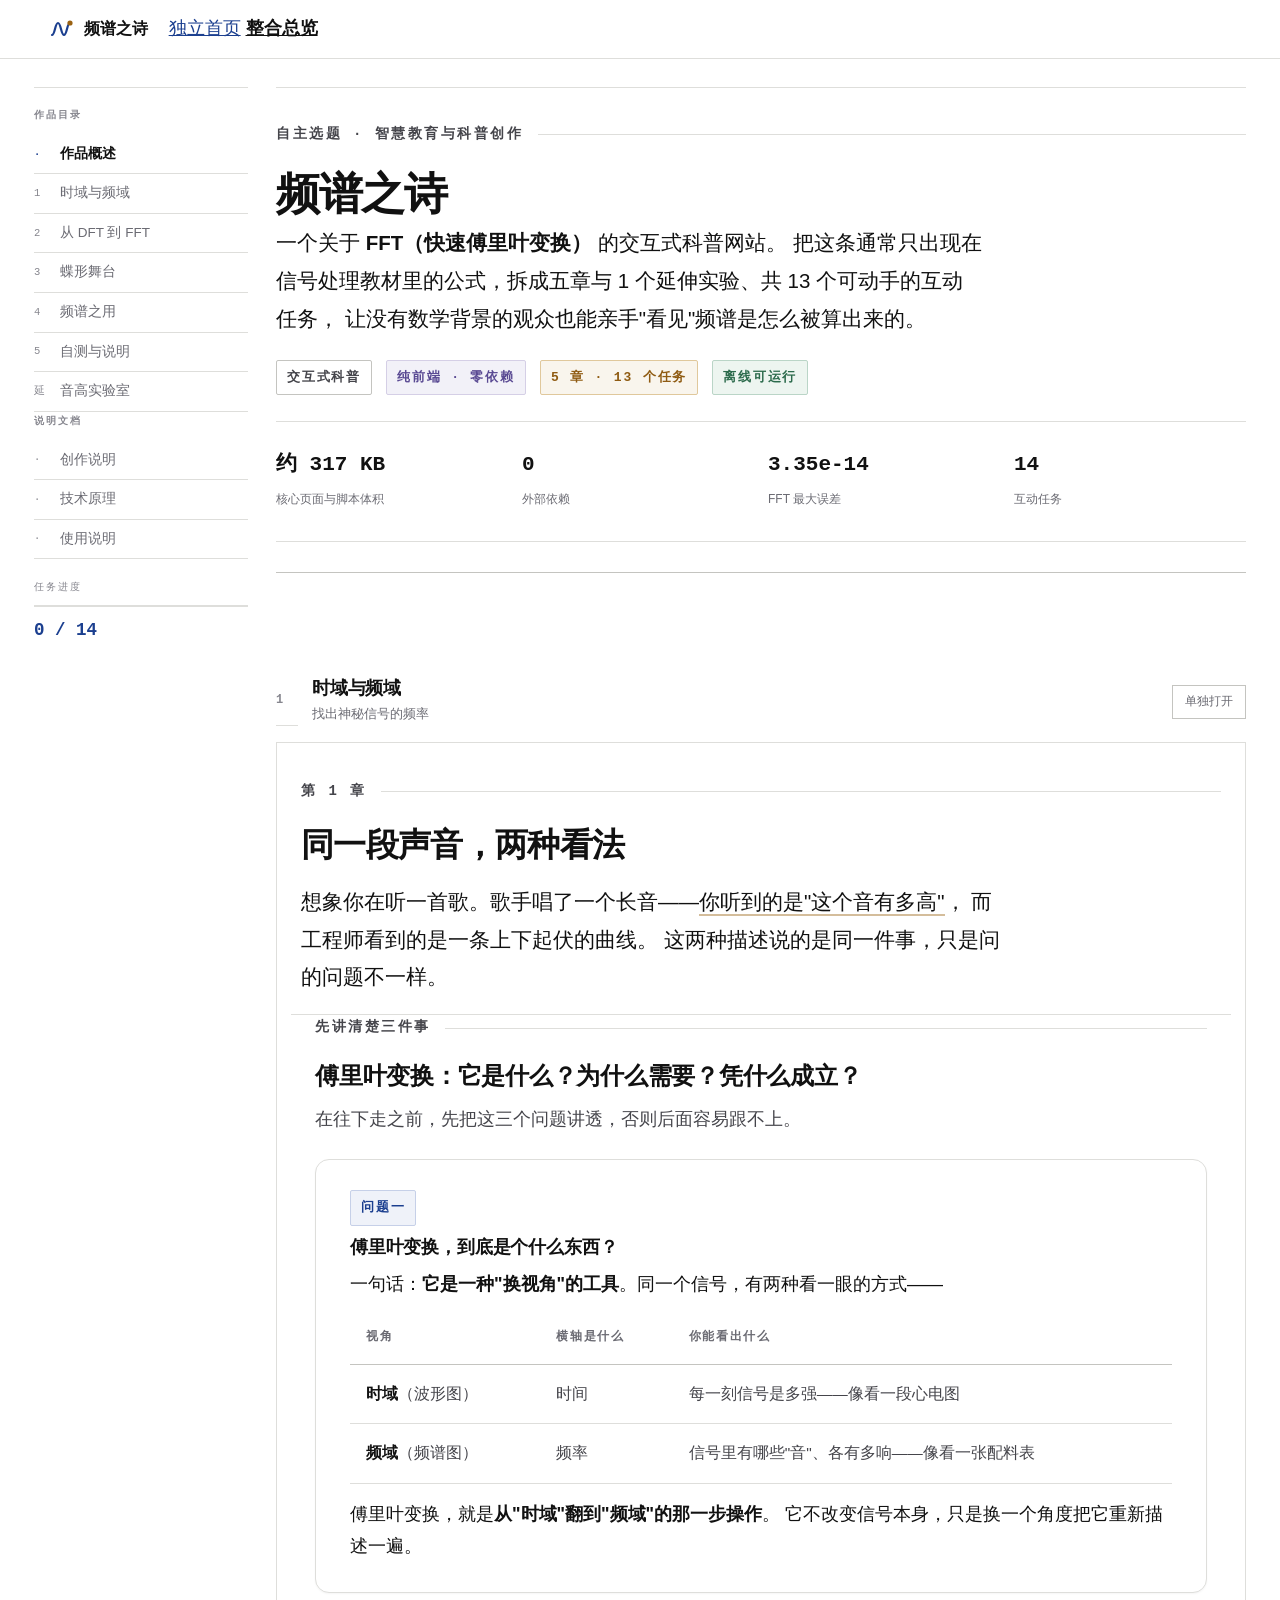
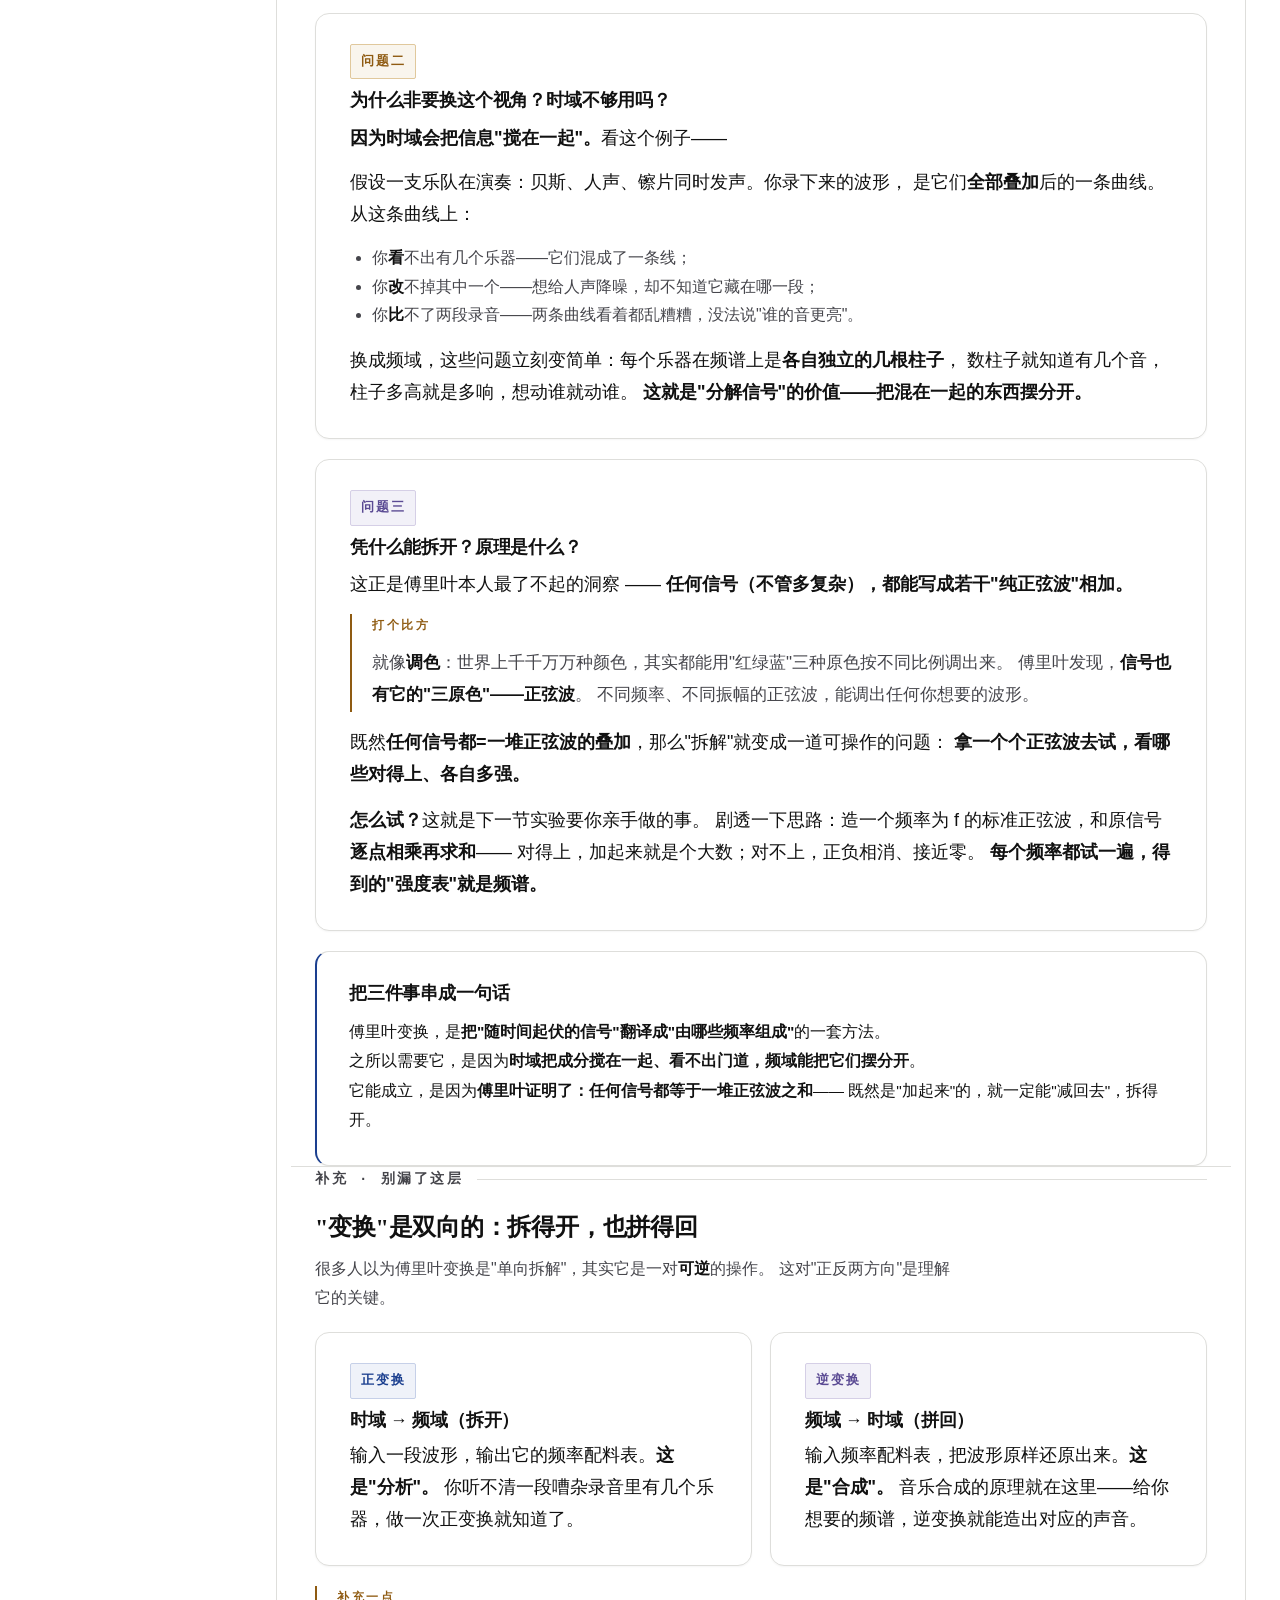
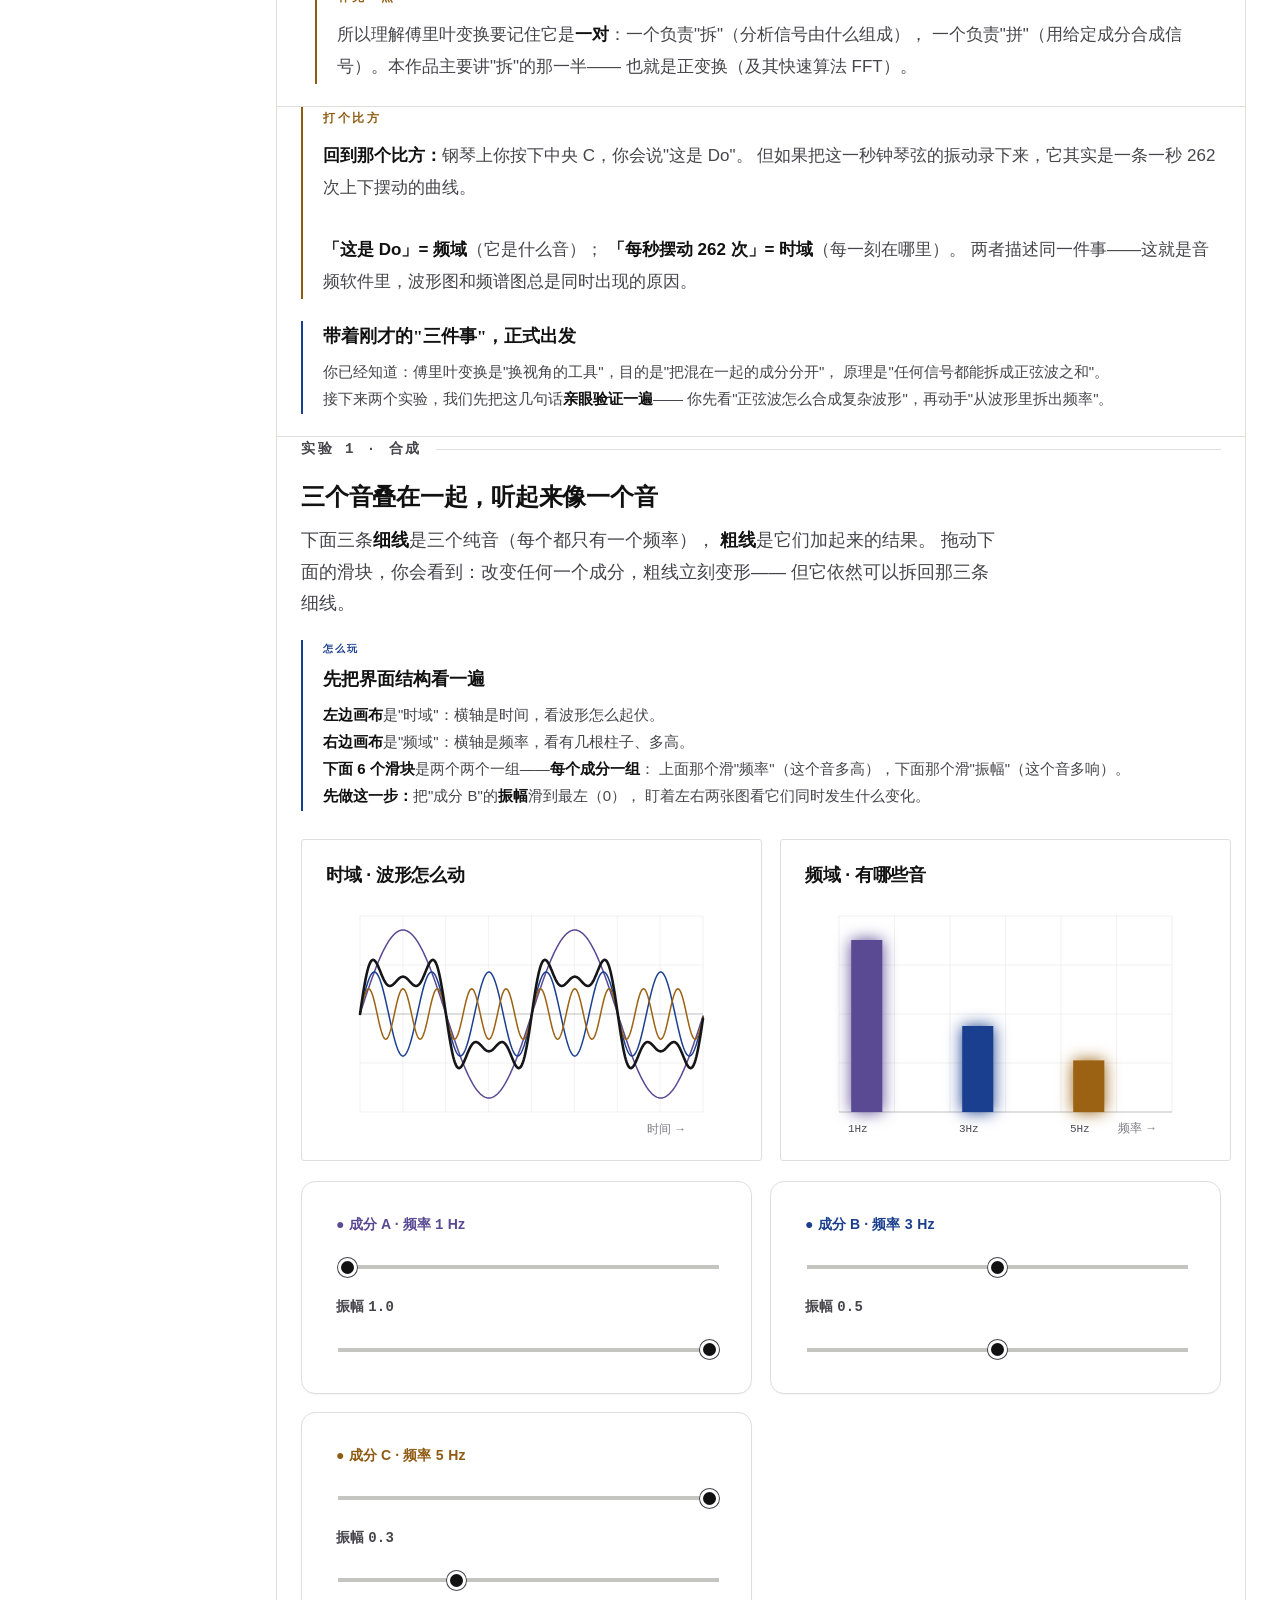
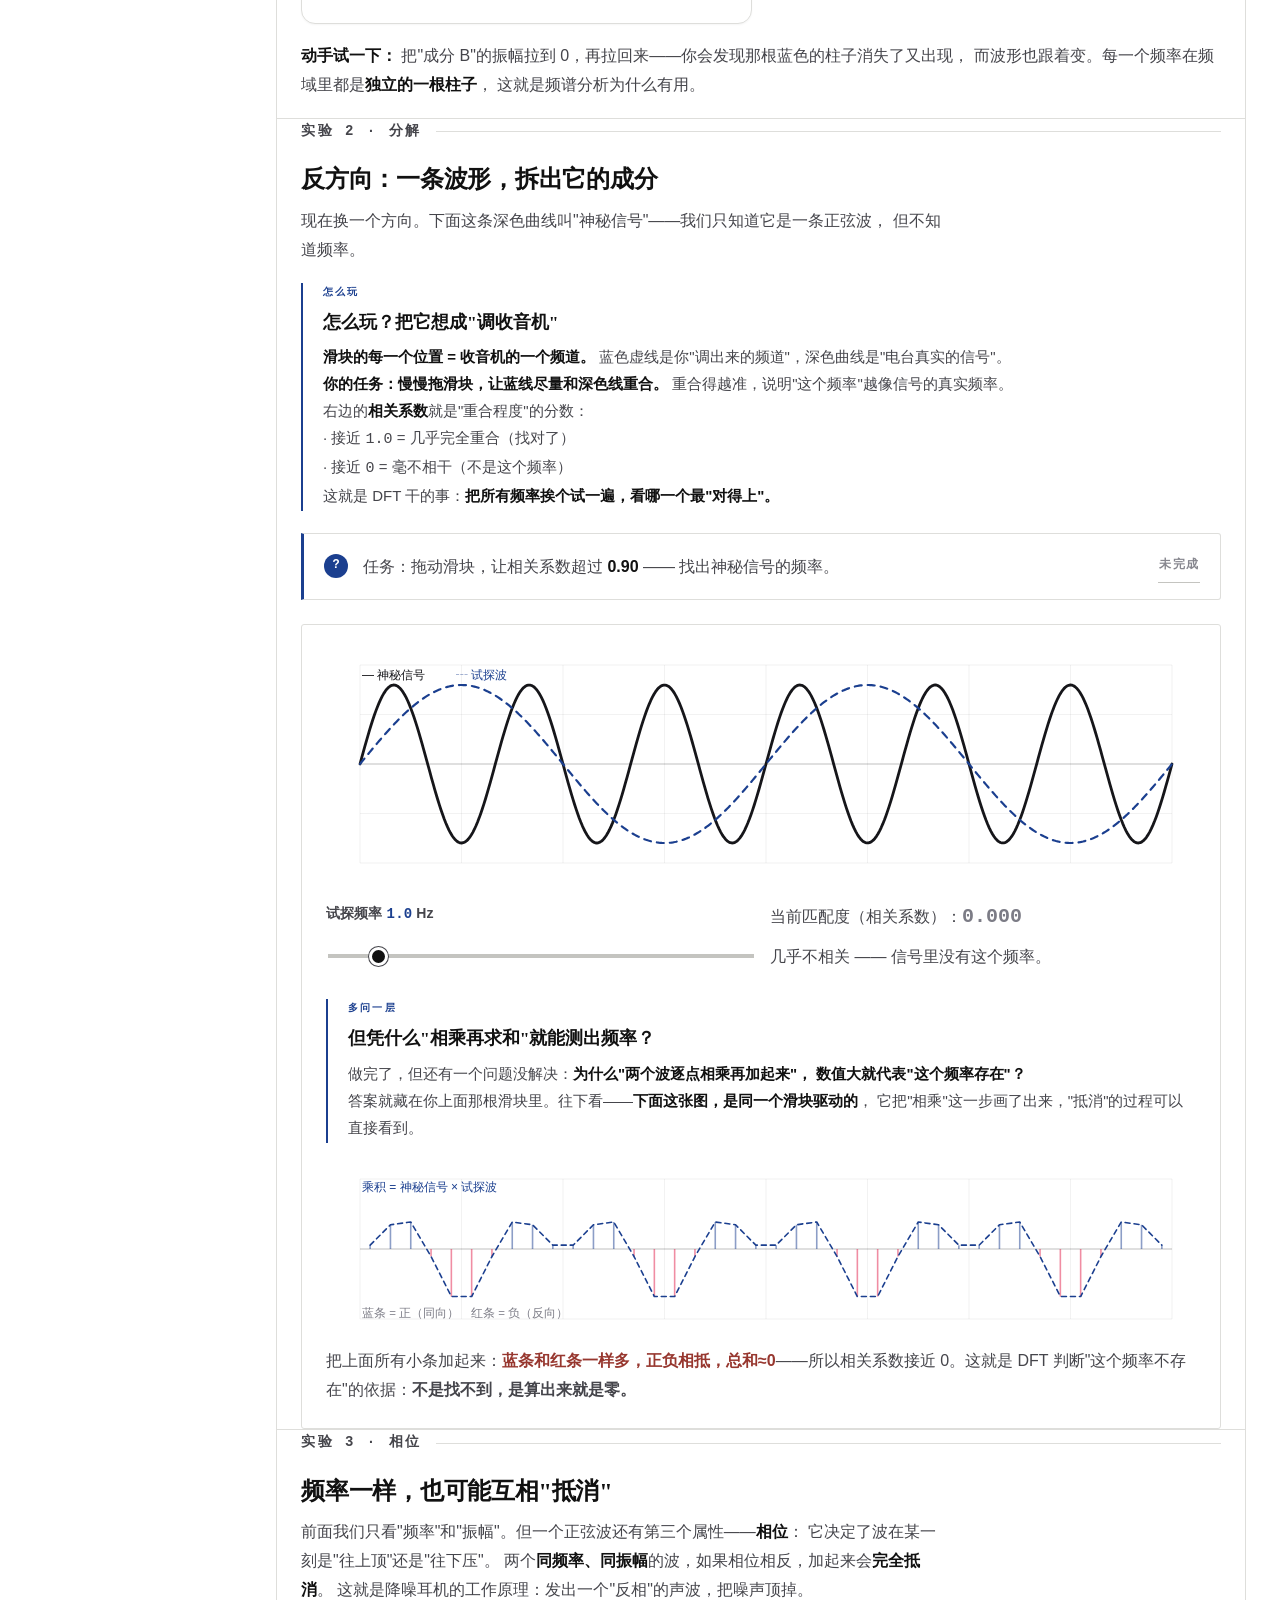
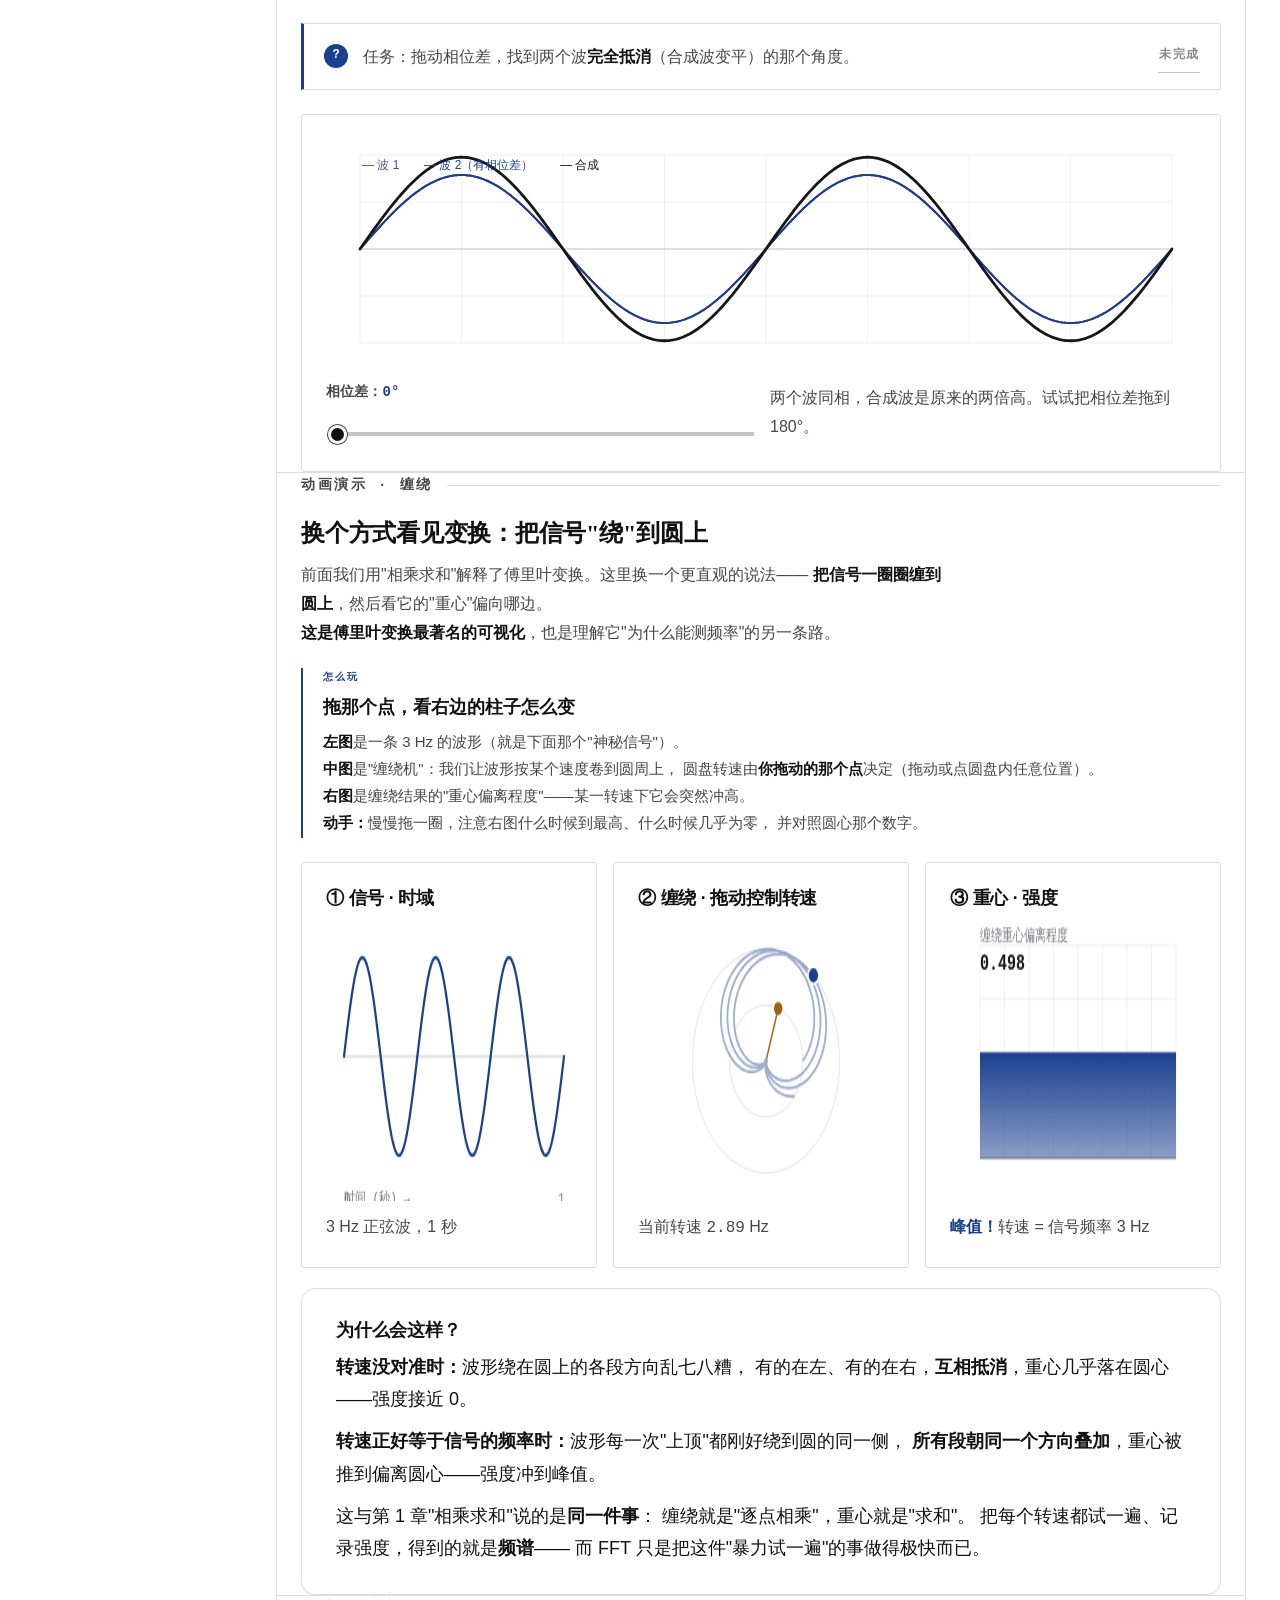
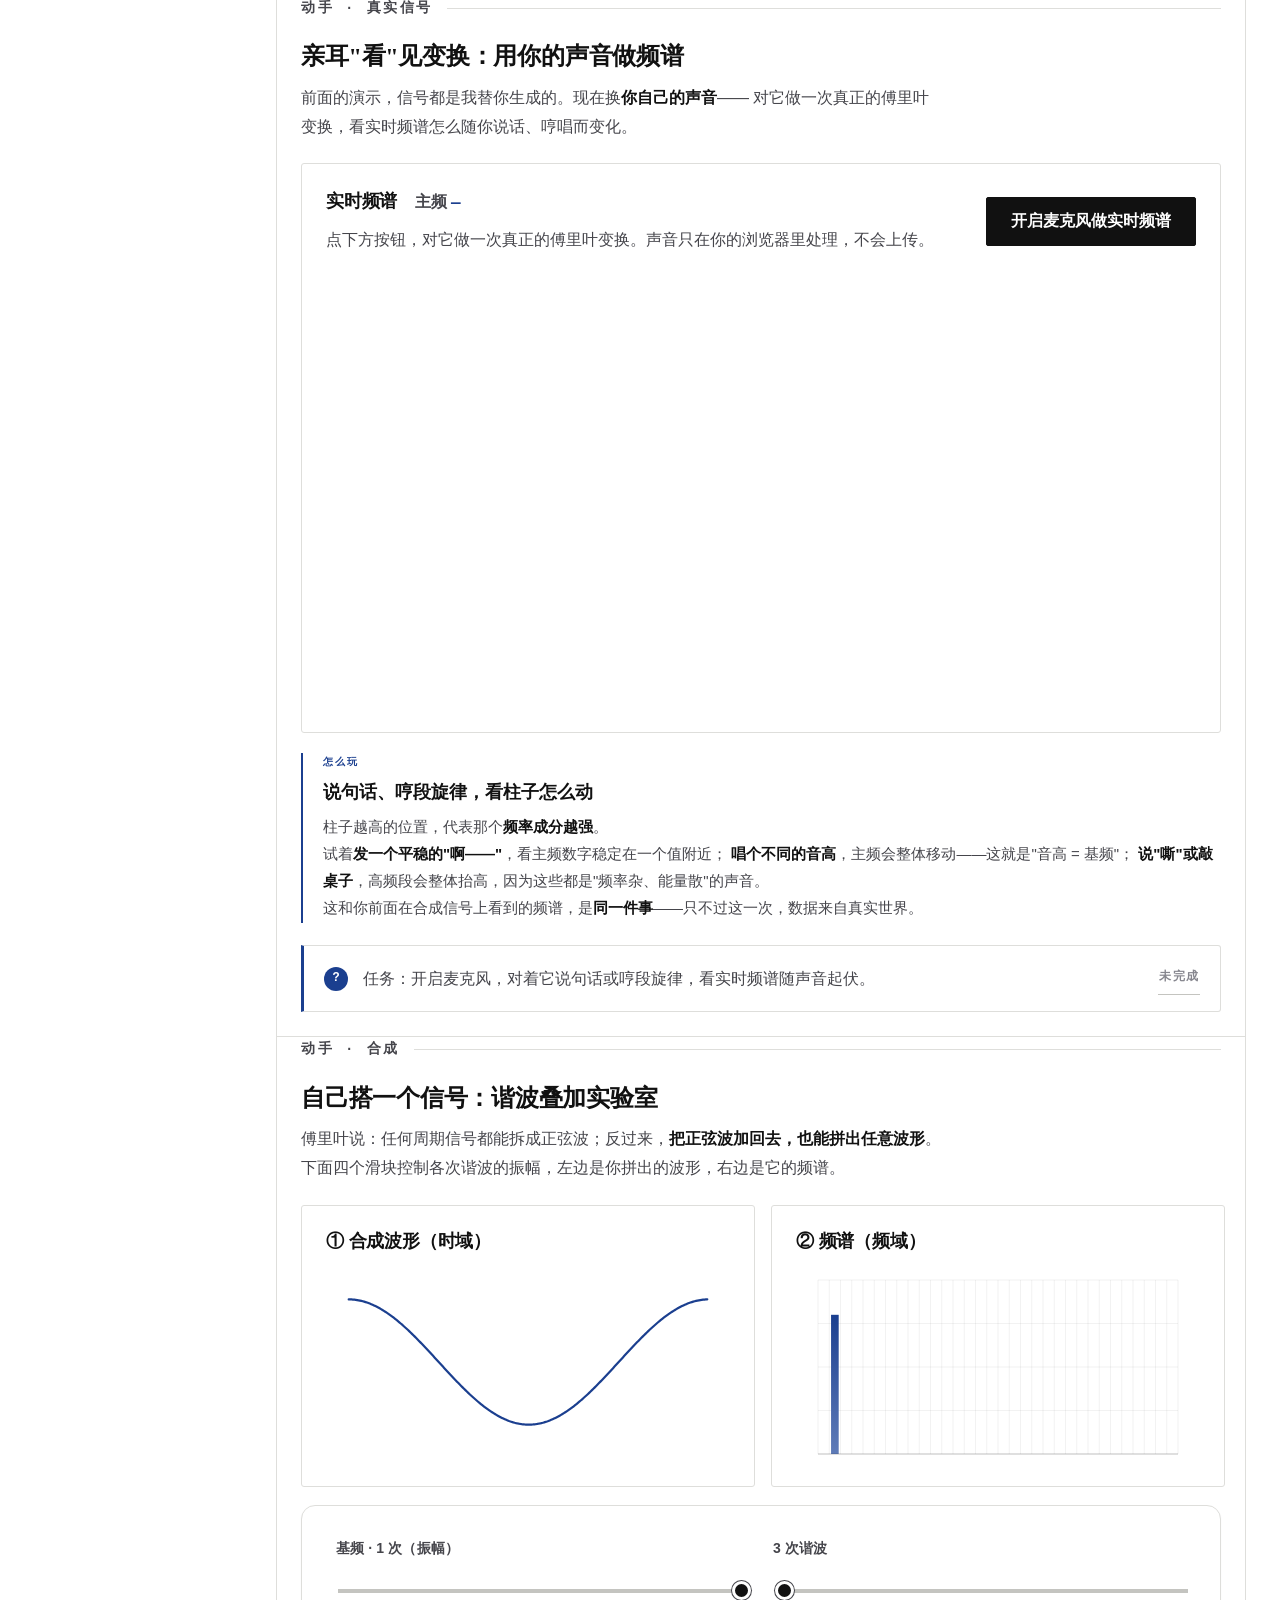
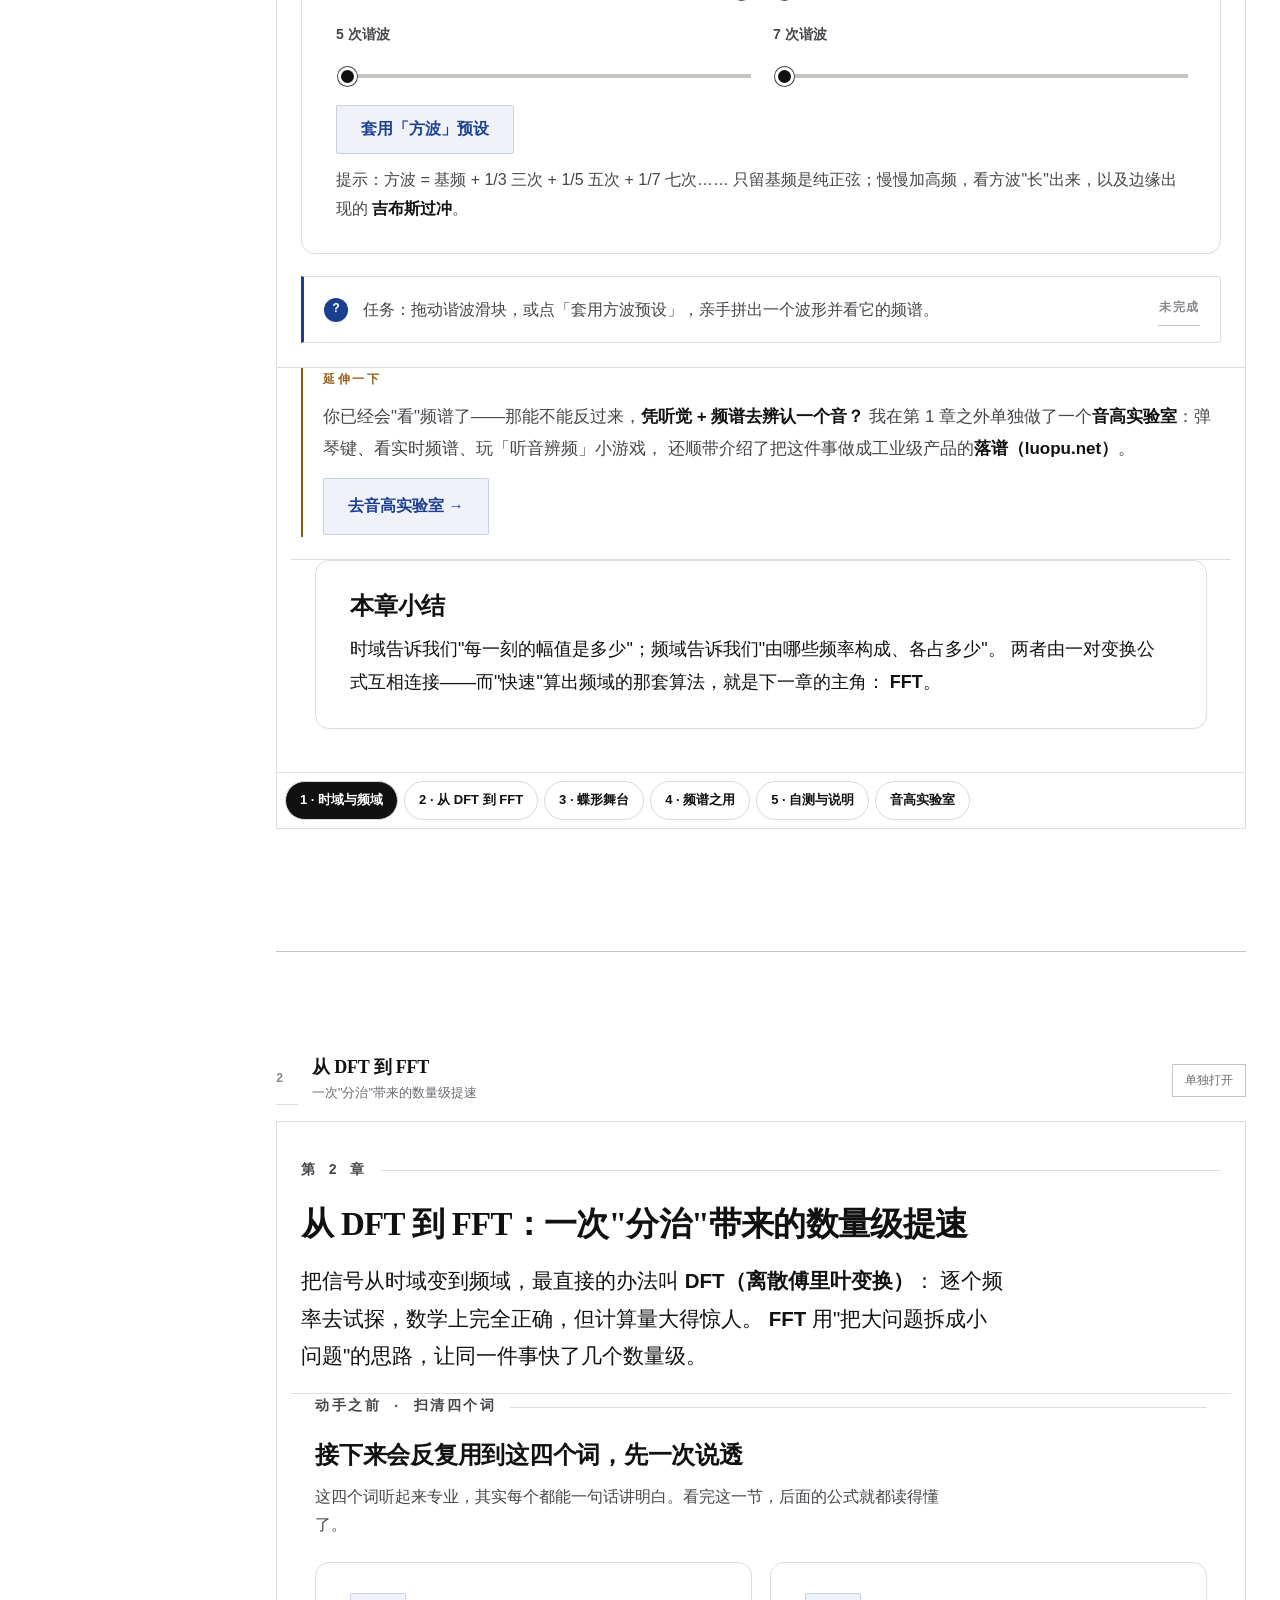
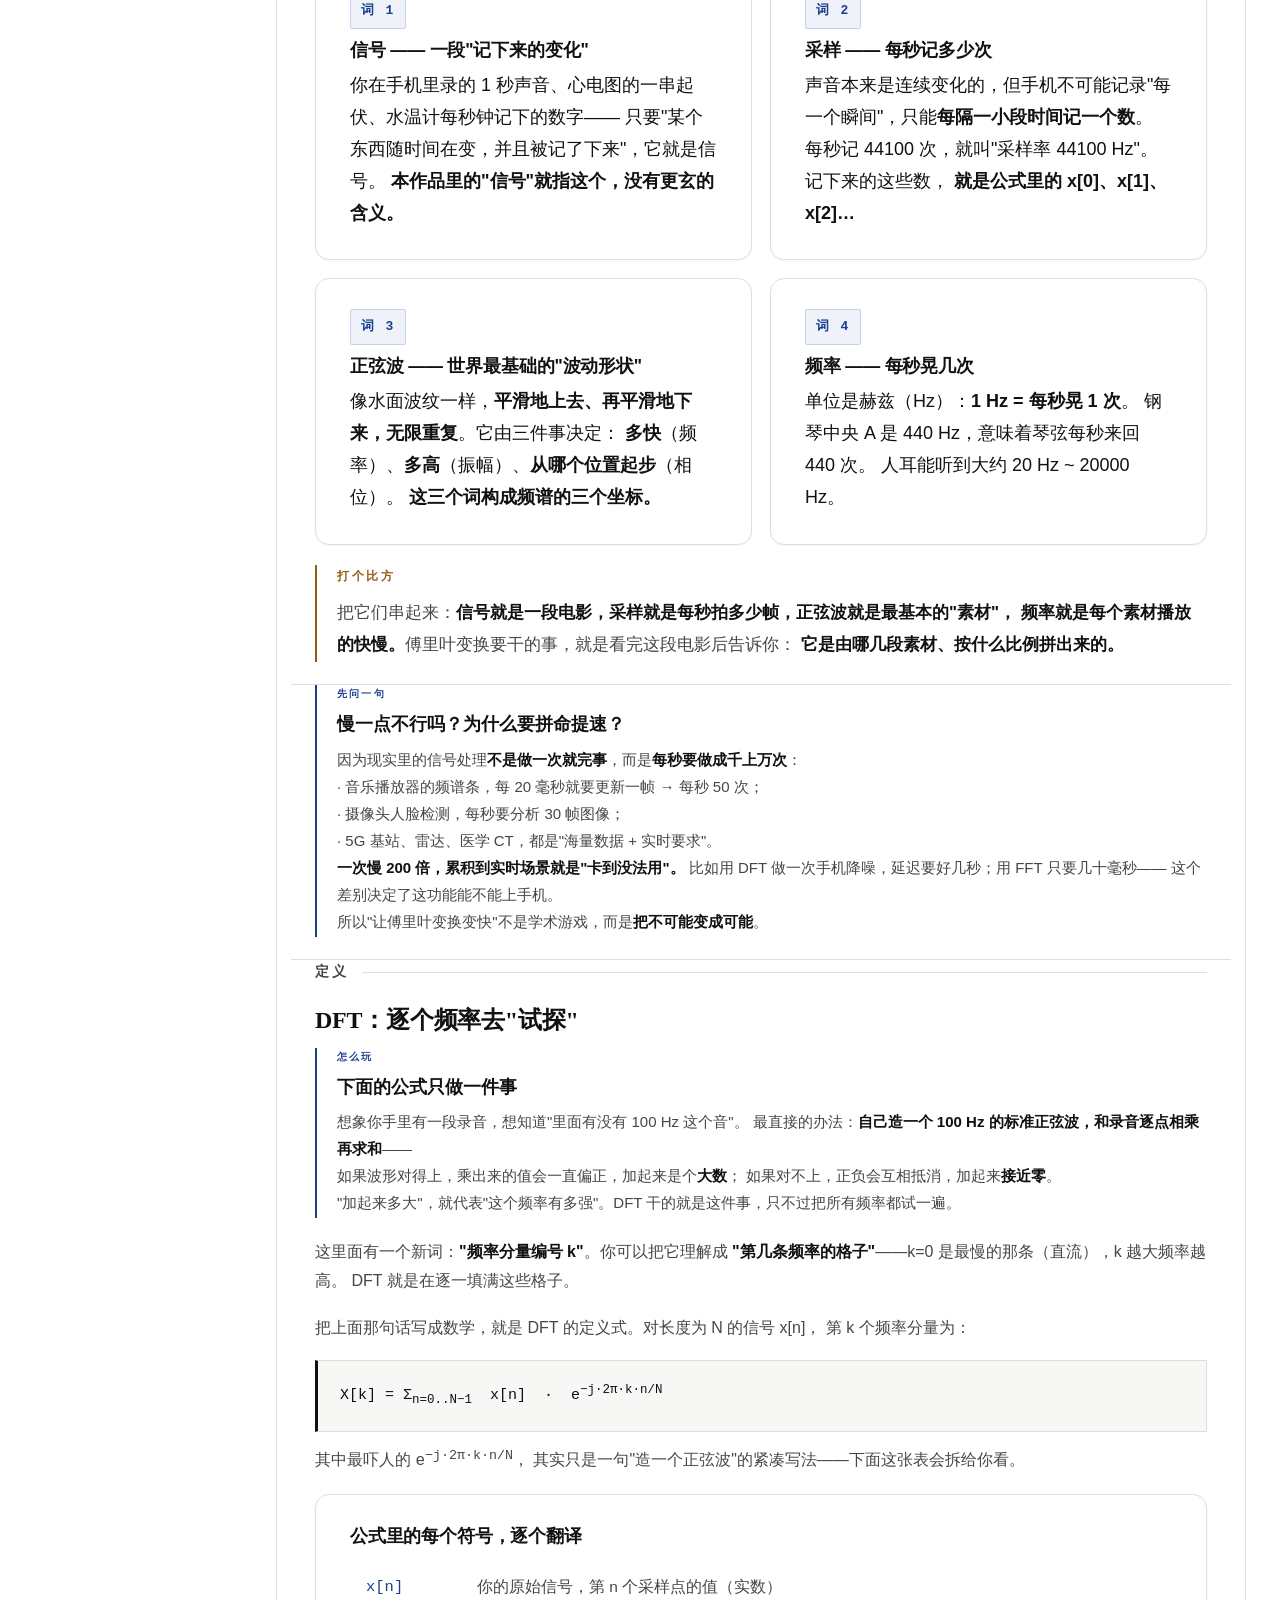
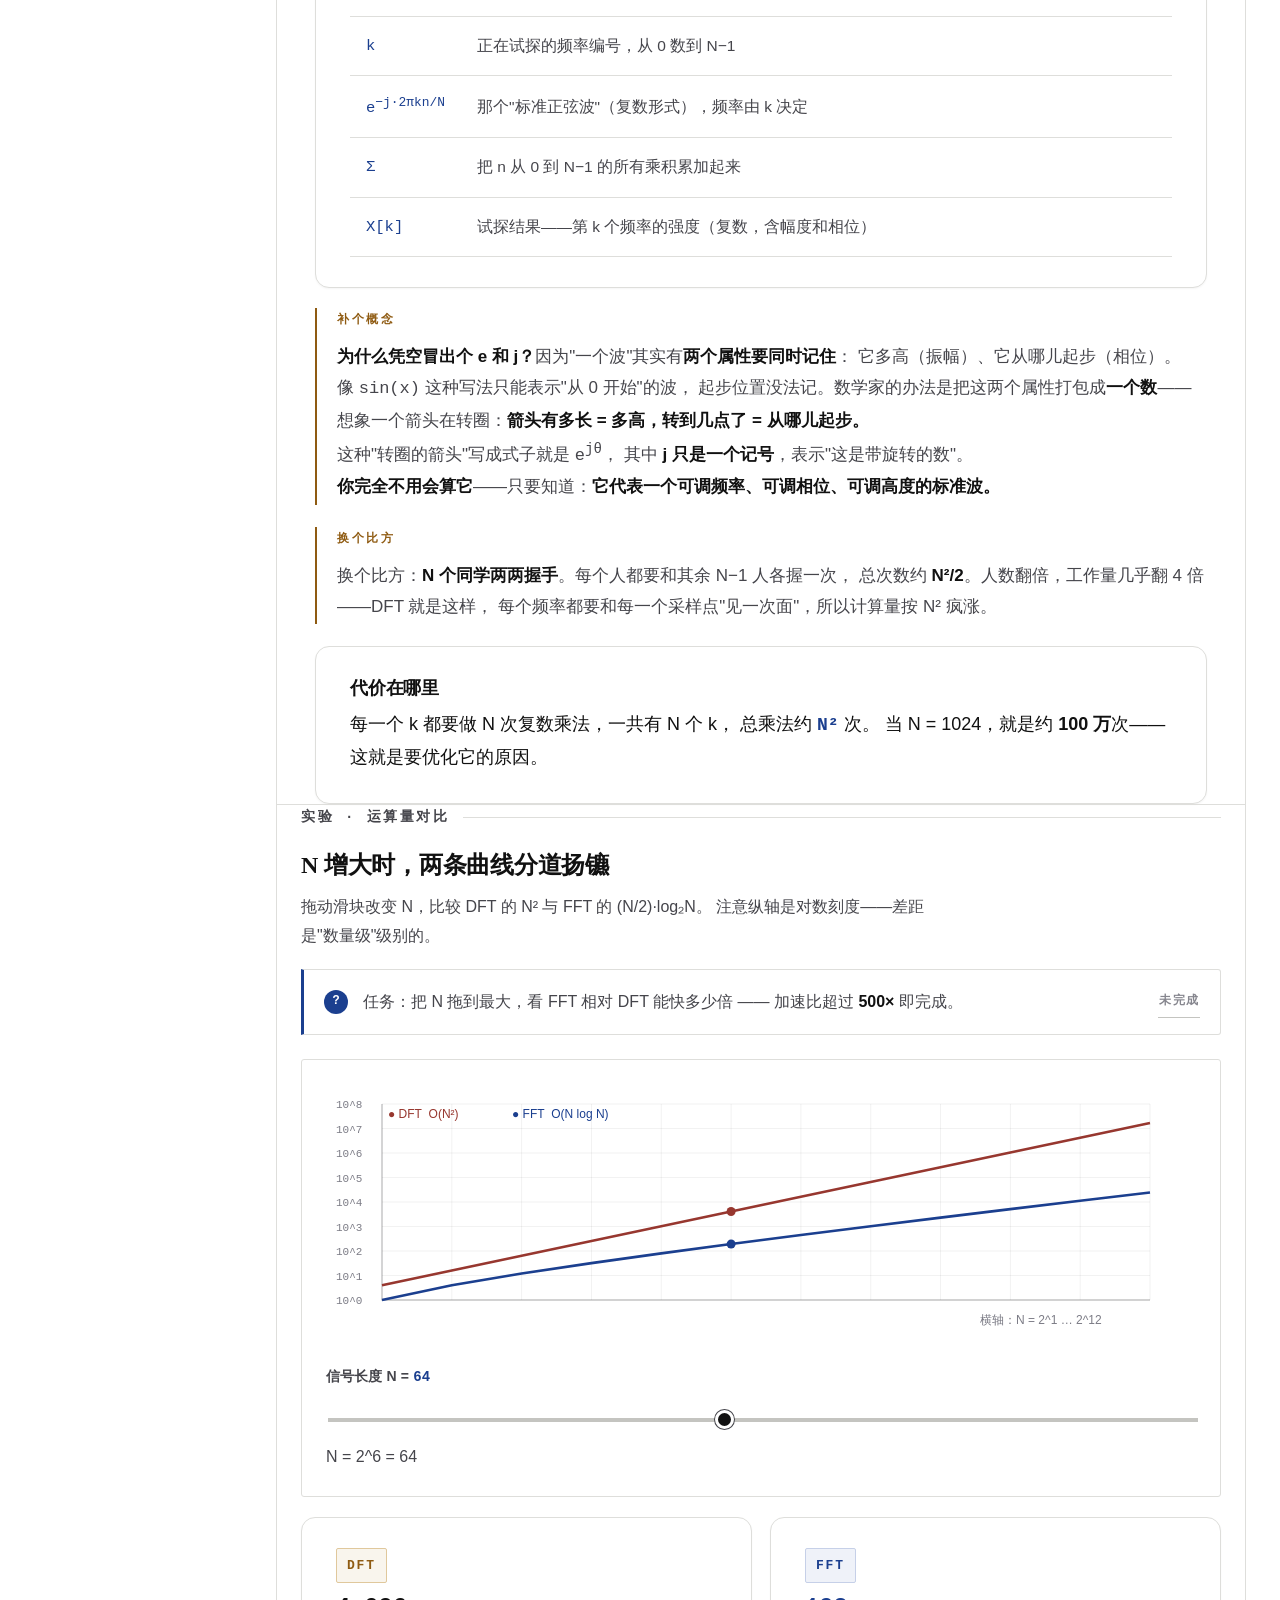
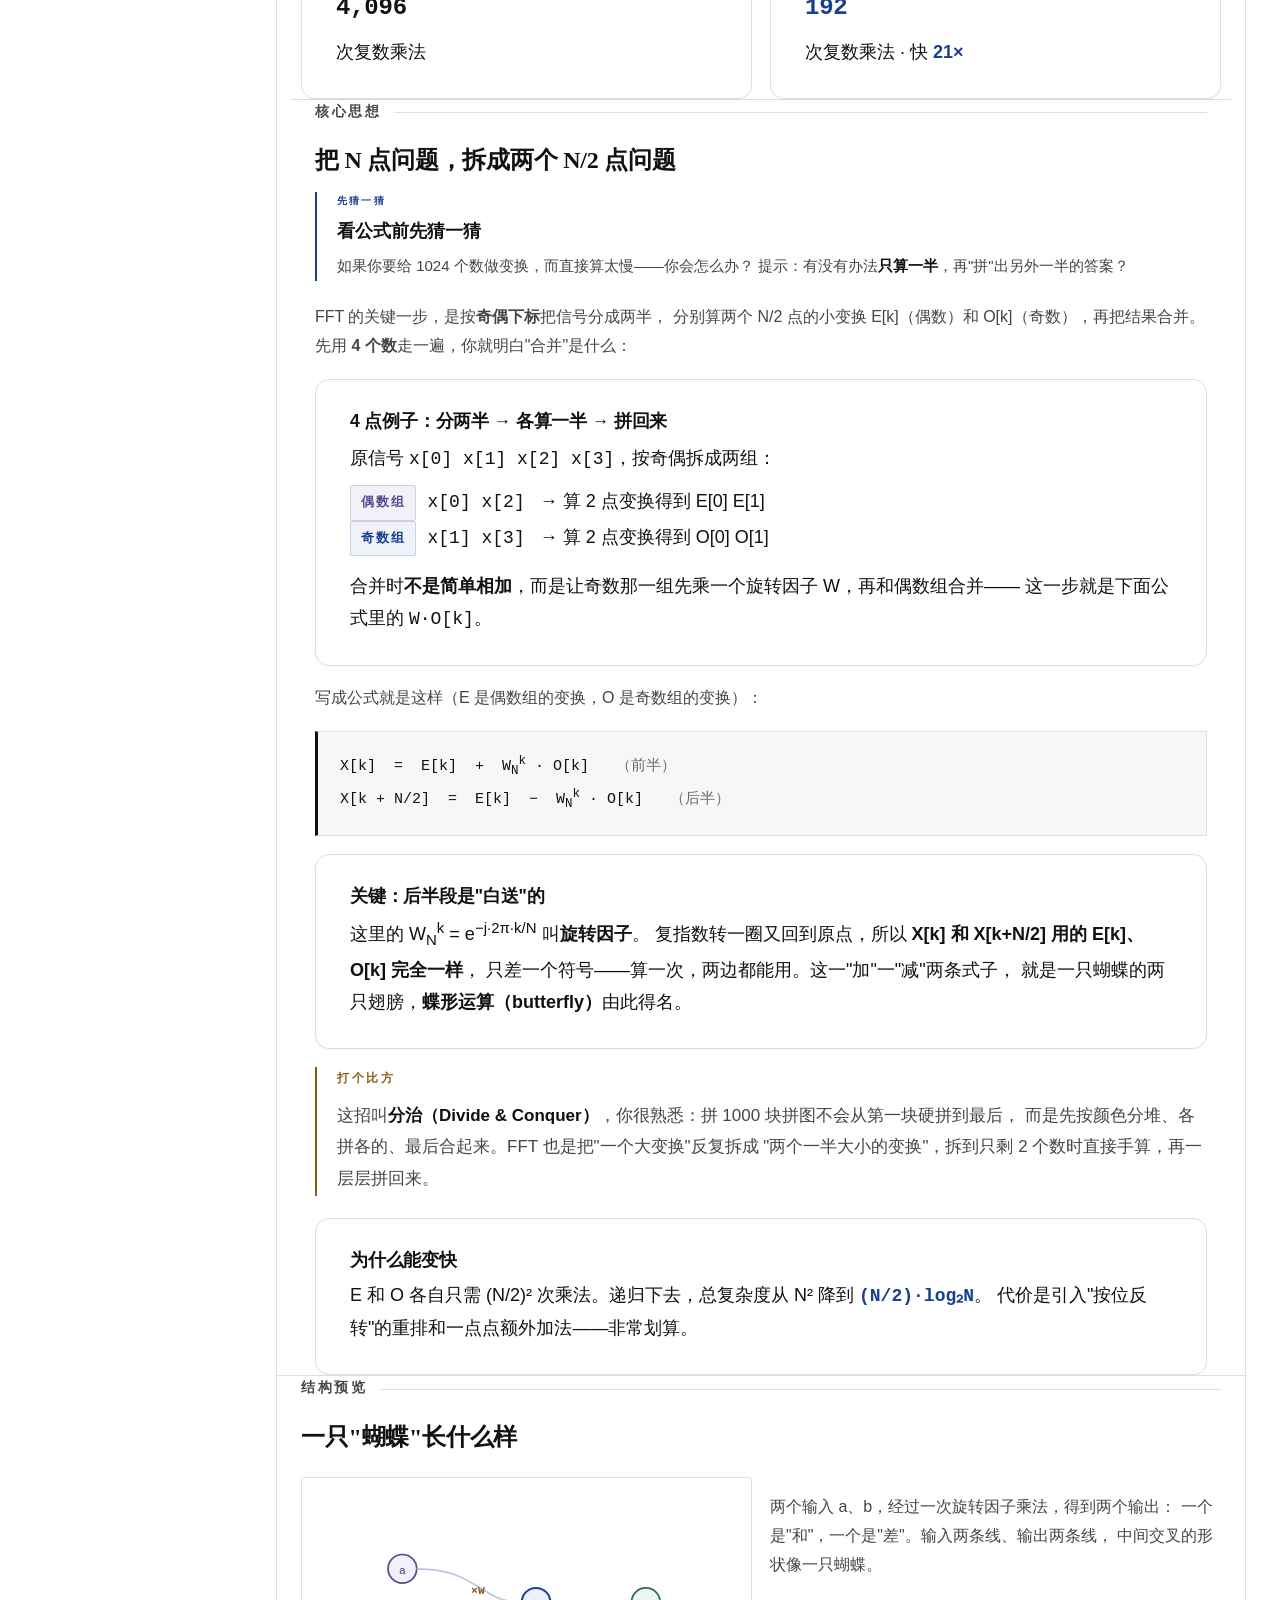
==== commit 3f58bd6c: "文案修订：去掉拟人化与自我评价表述，任务数校正为 13 - 删除首页结尾"如果它让你少了一点显然…就达到了目的"的抒情收尾 - 去掉"别急""先别被公式吓到""你会亲眼看到"等模拟口吻 - 删除对同类" ====
--- a/all-in-one.html
+++ b/all-in-one.html
@@ -208,13 +208,13 @@
       <h1>频谱之诗</h1>
       <p class="lede">
         一个关于 <strong>FFT（快速傅里叶变换）</strong> 的交互式科普网站。
-        把这条通常只出现在信号处理教材里的公式，拆成五章与 1 个延伸实验、共 14 个可动手的互动任务，
+        把这条通常只出现在信号处理教材里的公式，拆成五章与 1 个延伸实验、共 13 个可动手的互动任务，
         让没有数学背景的观众也能亲手"看见"频谱是怎么被算出来的。
       </p>
       <div style="display:flex;gap:8px;flex-wrap:wrap;margin-top:22px">
         <span class="tag">交互式科普</span>
         <span class="tag violet">纯前端 · 零依赖</span>
-        <span class="tag amber">5 章 · 14 个任务</span>
+        <span class="tag amber">5 章 · 13 个任务</span>
         <span class="tag green">离线可运行</span>
       </div>
       <div class="ov-stats">
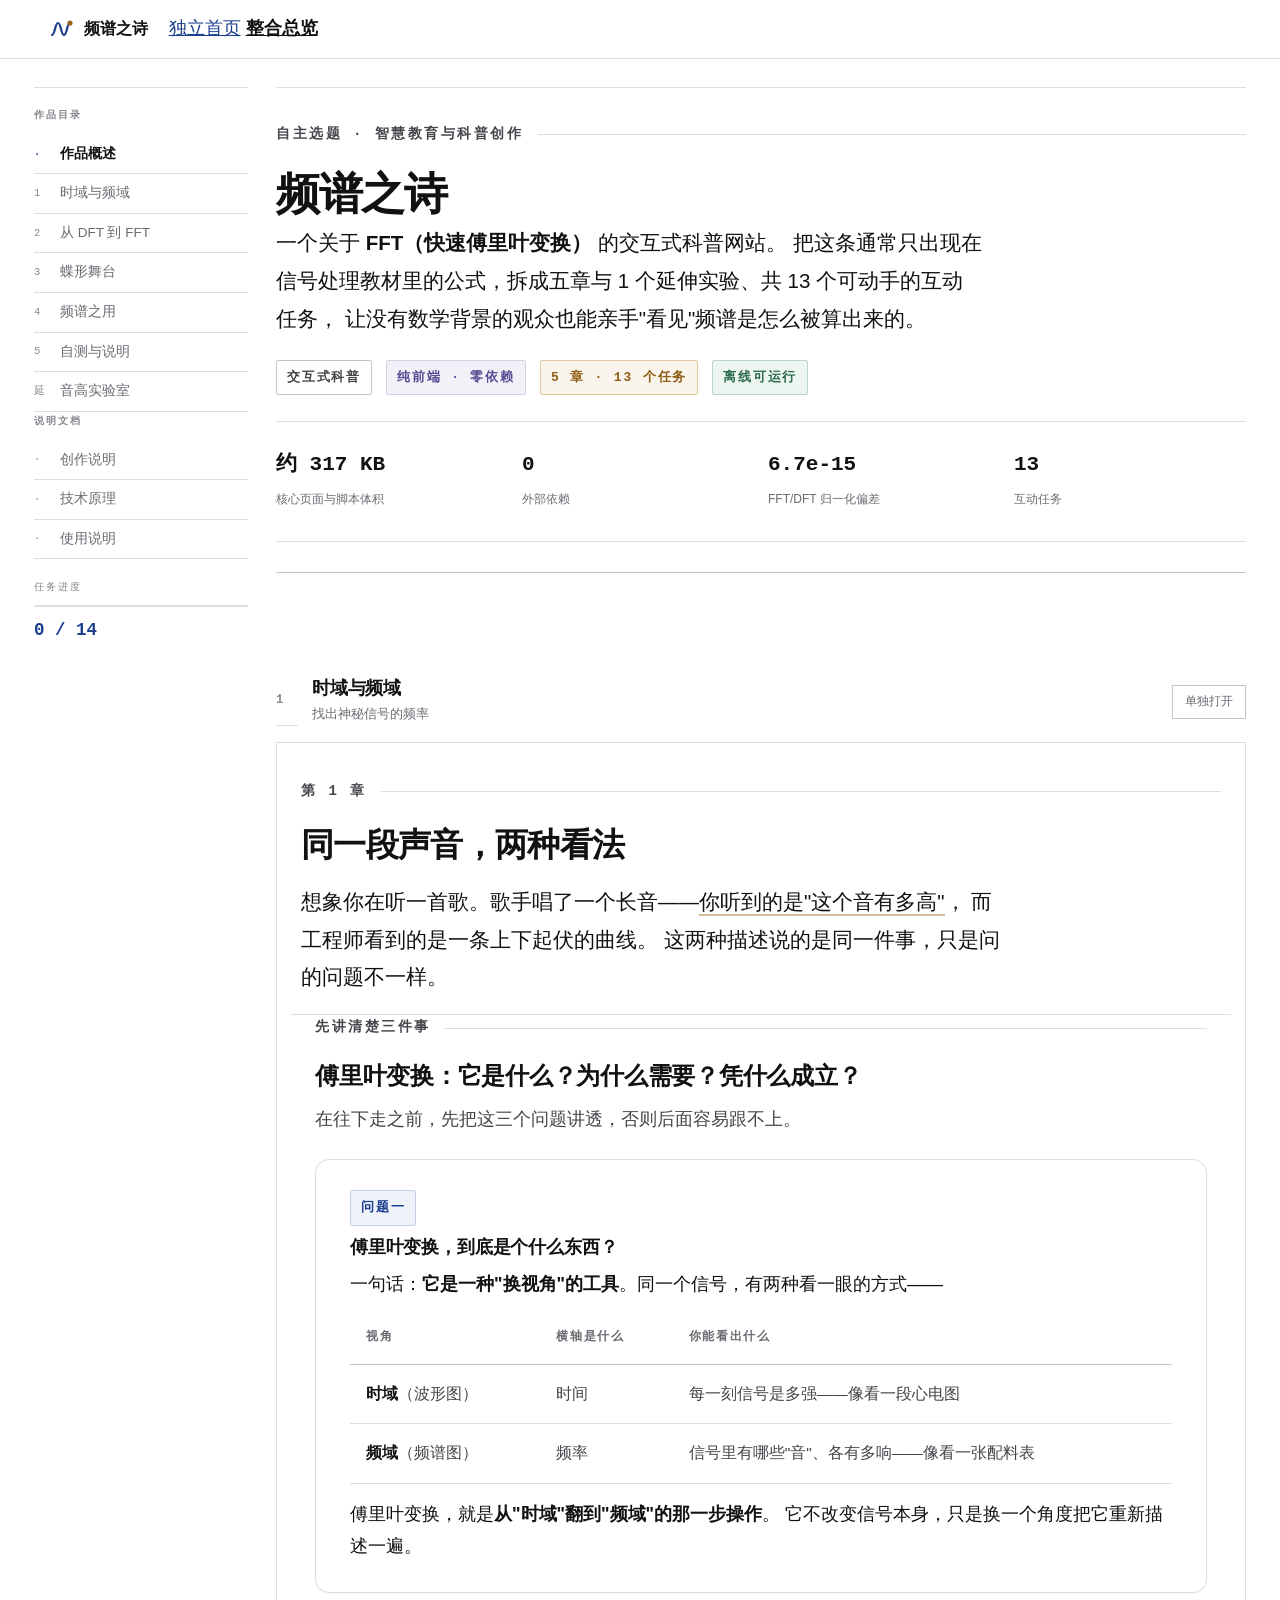
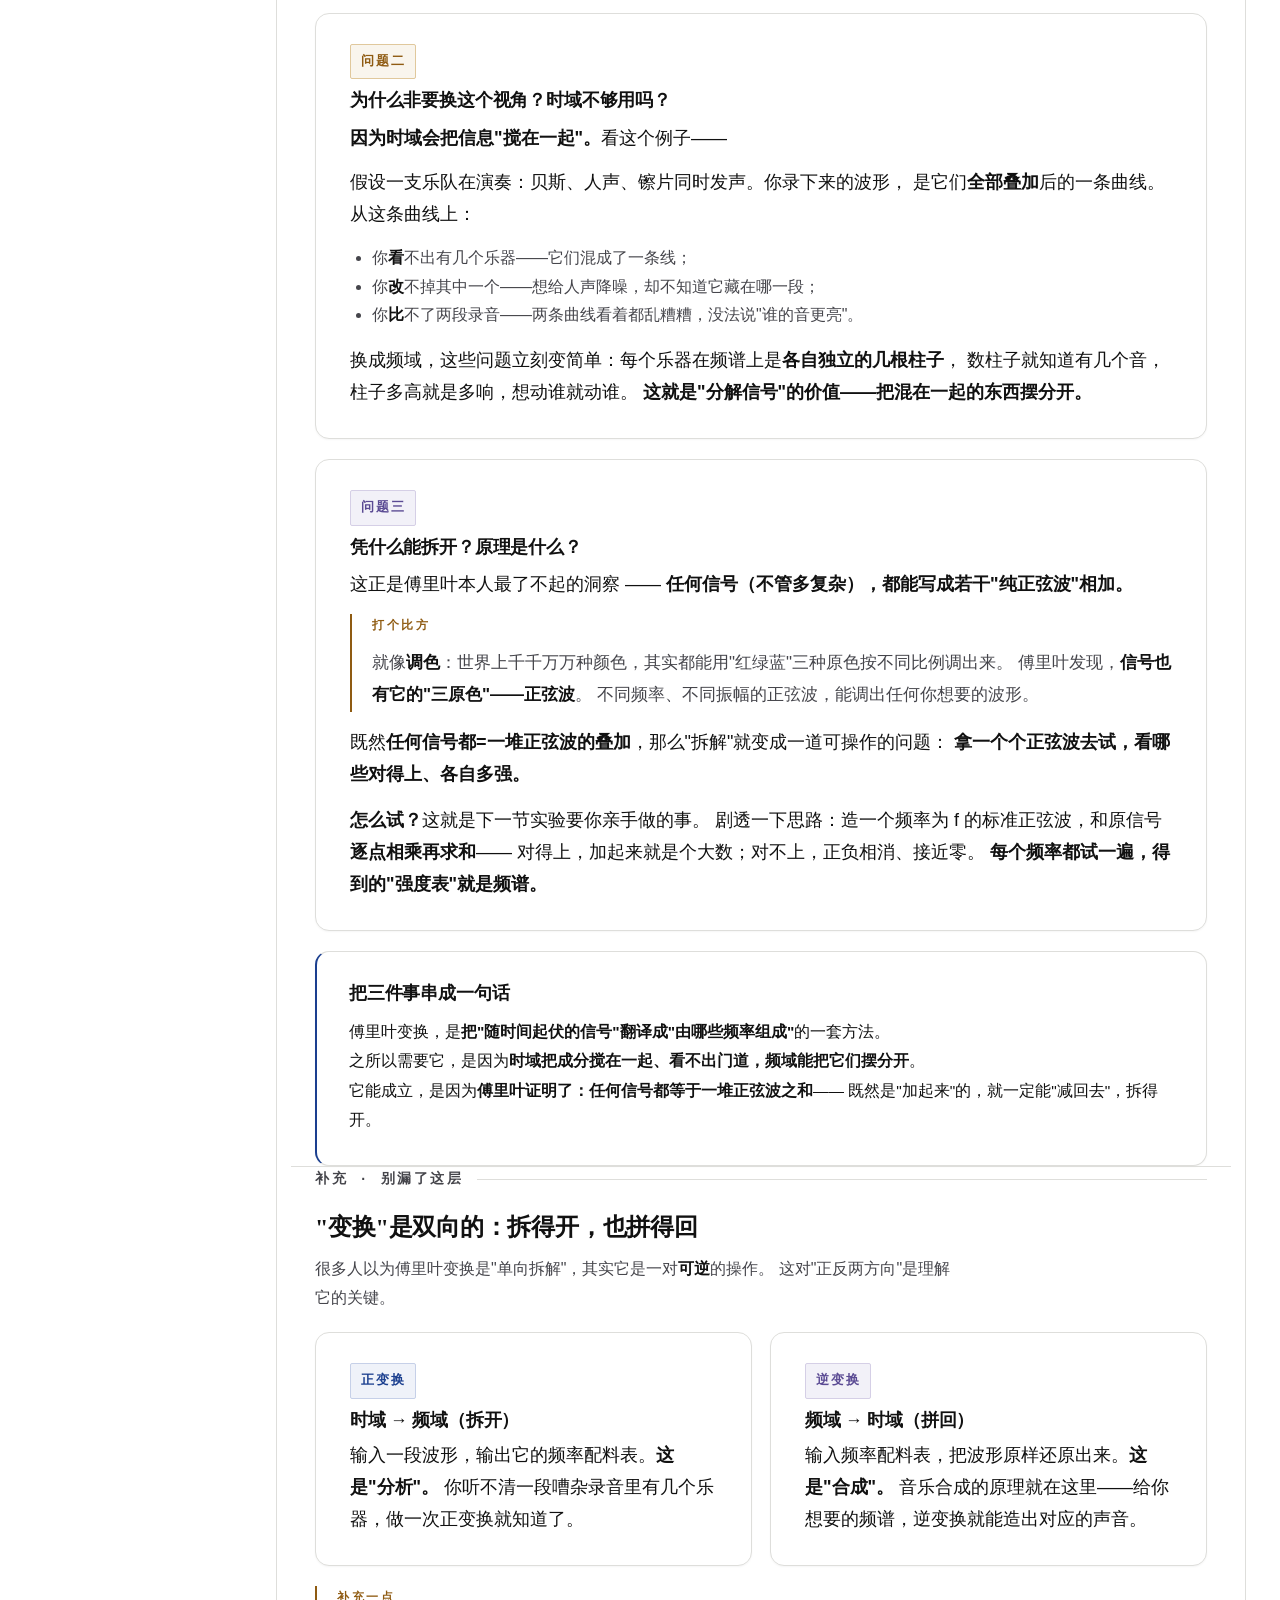
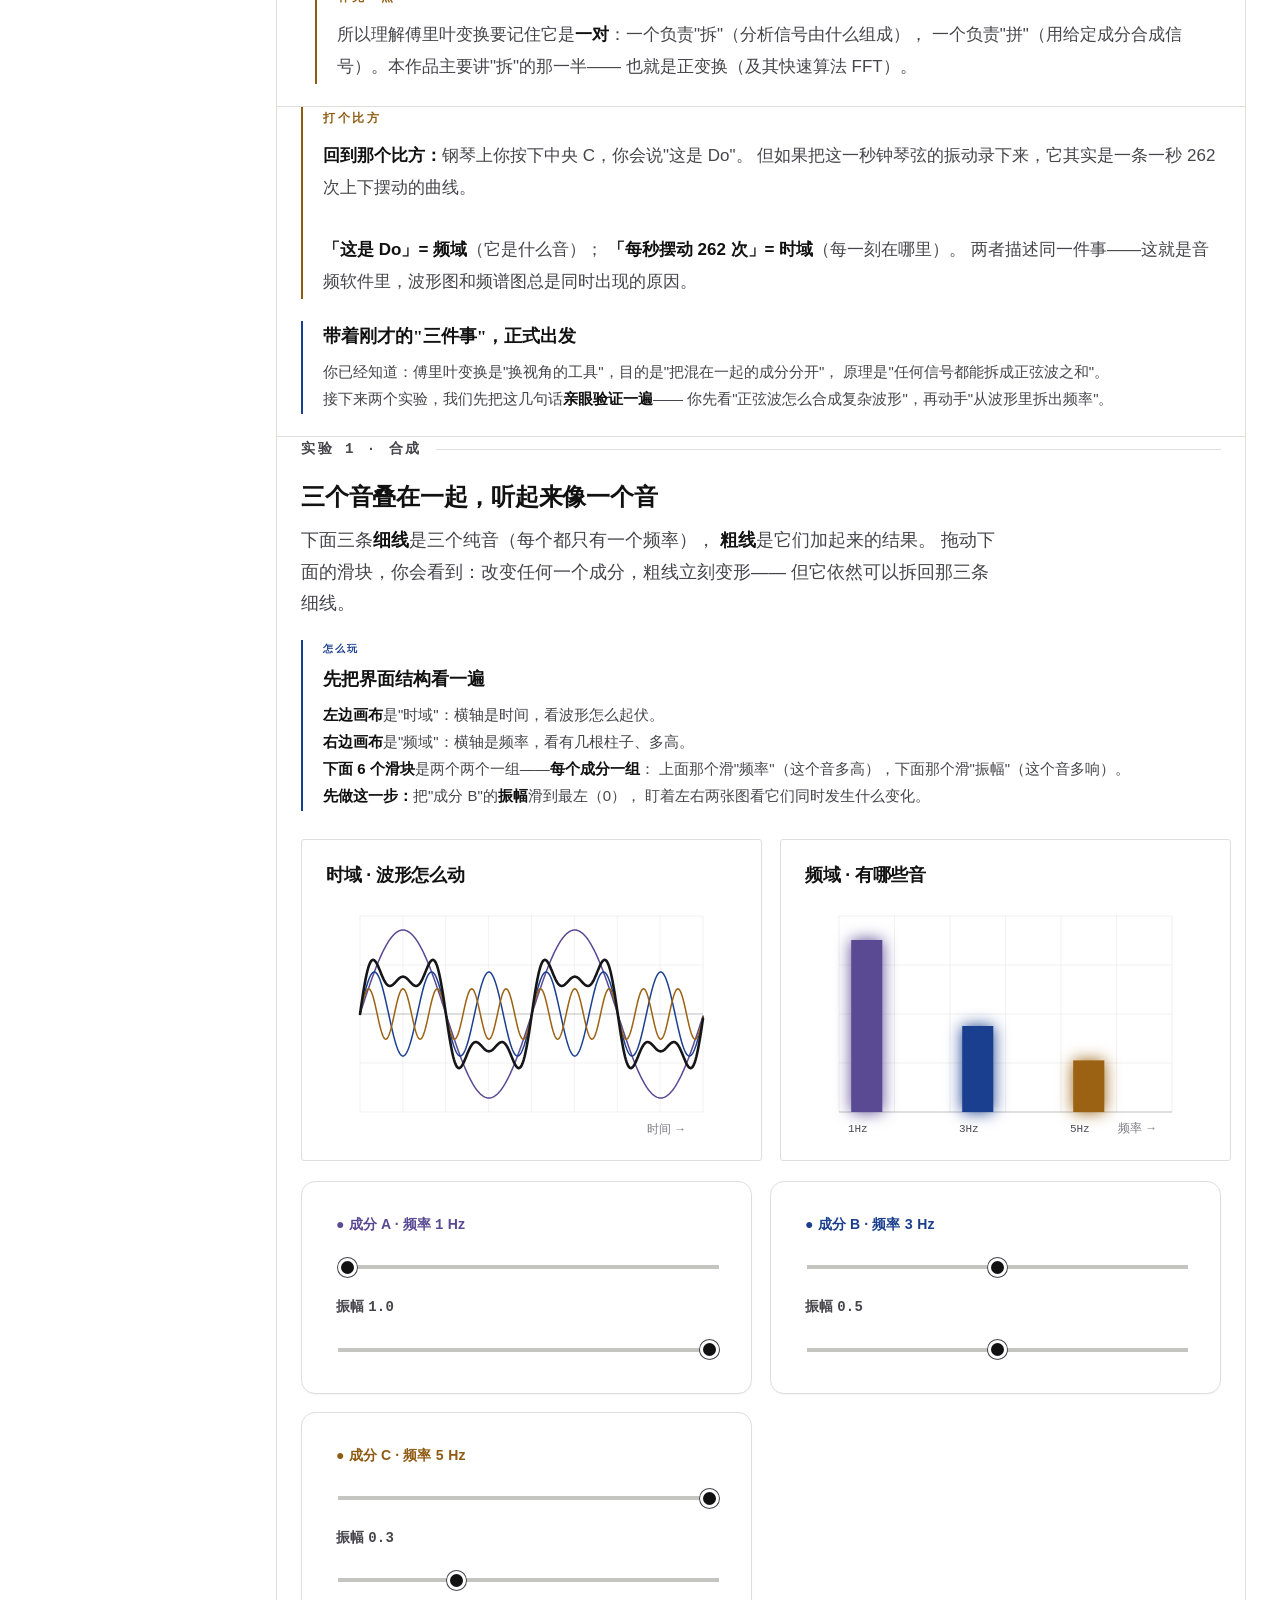
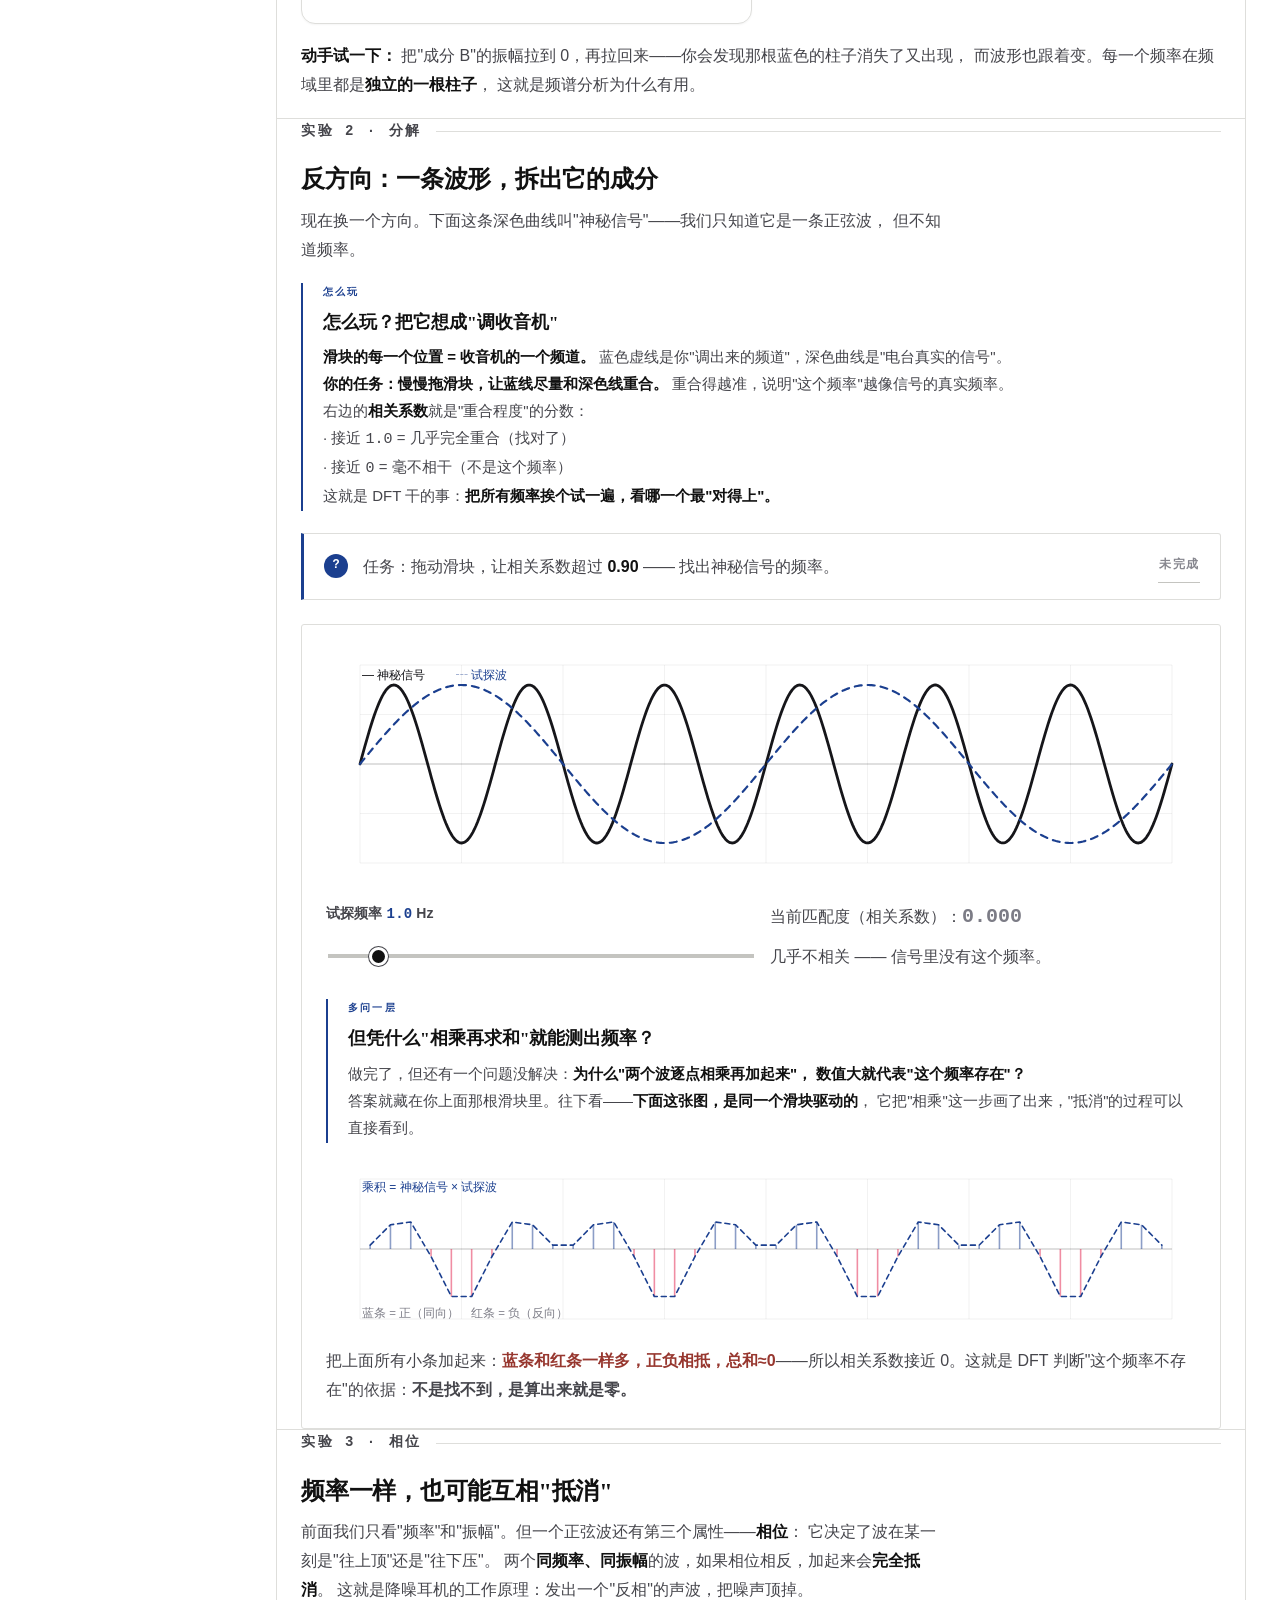
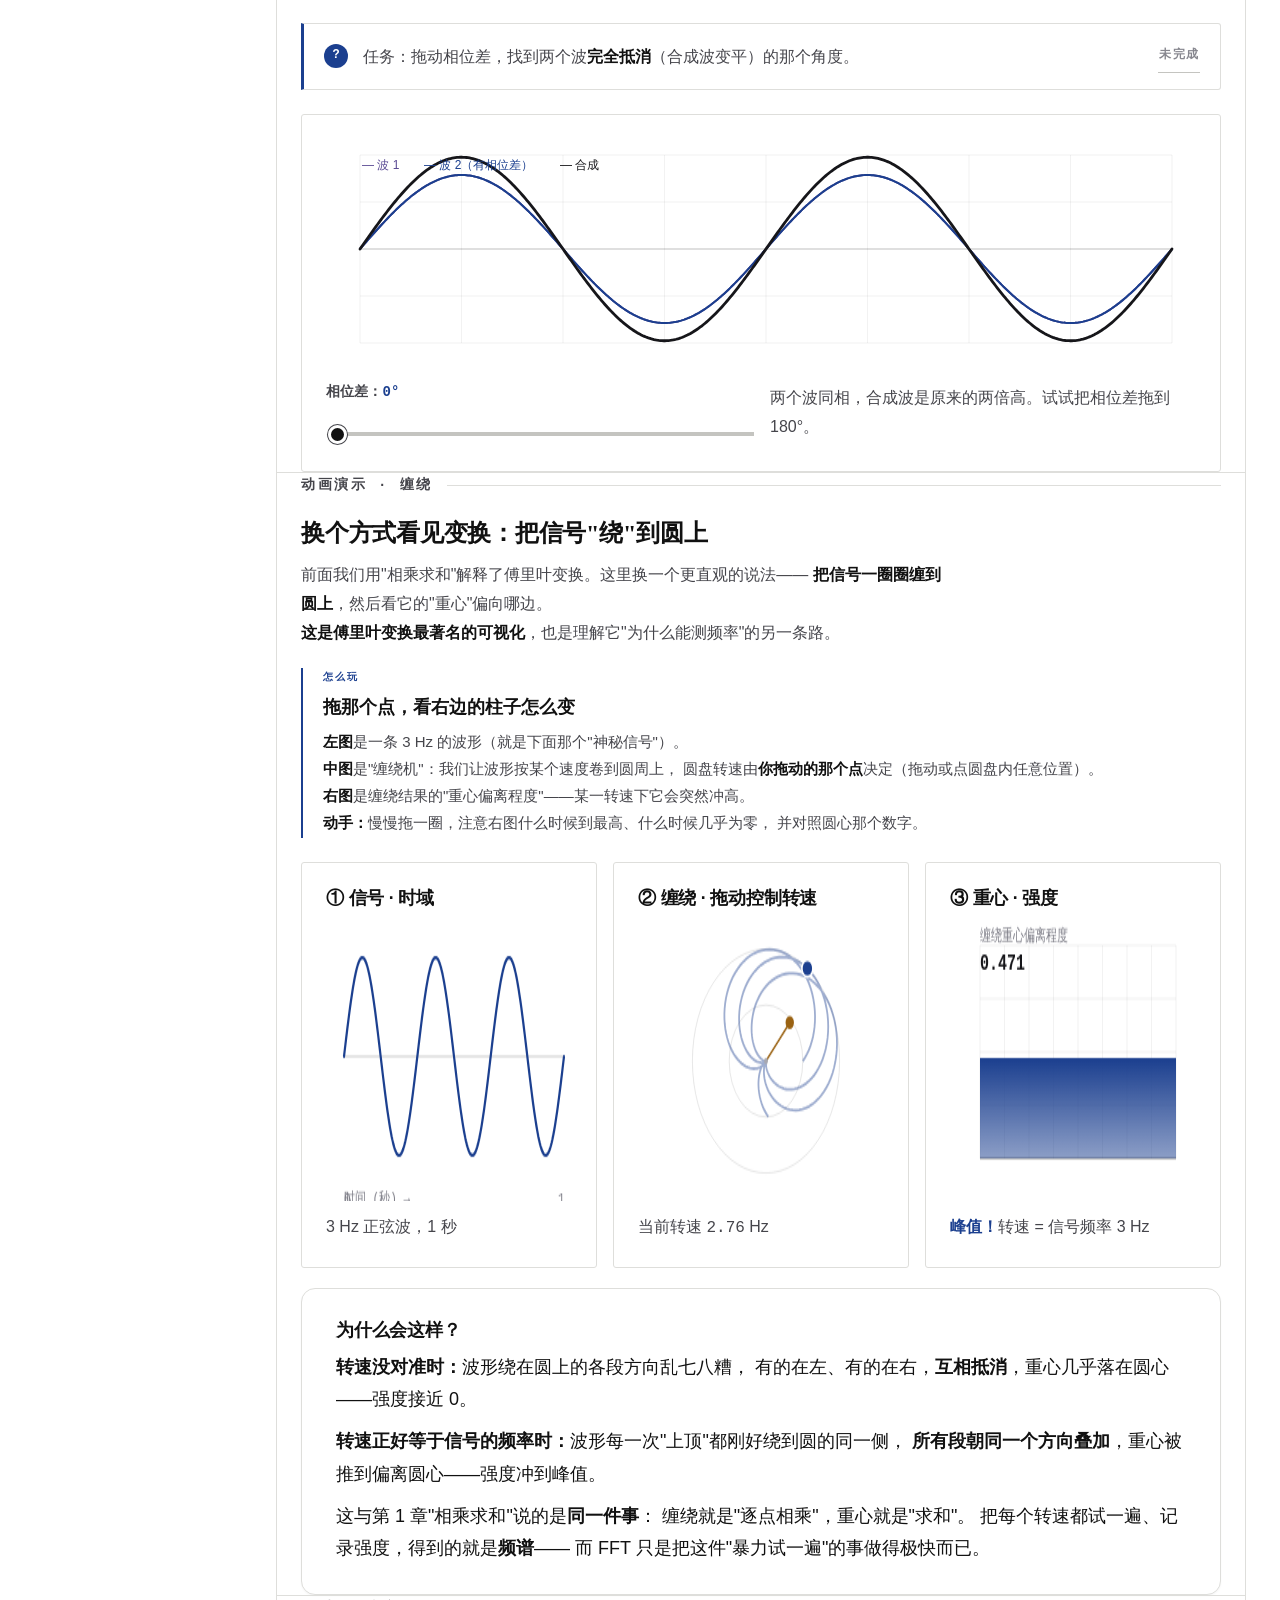
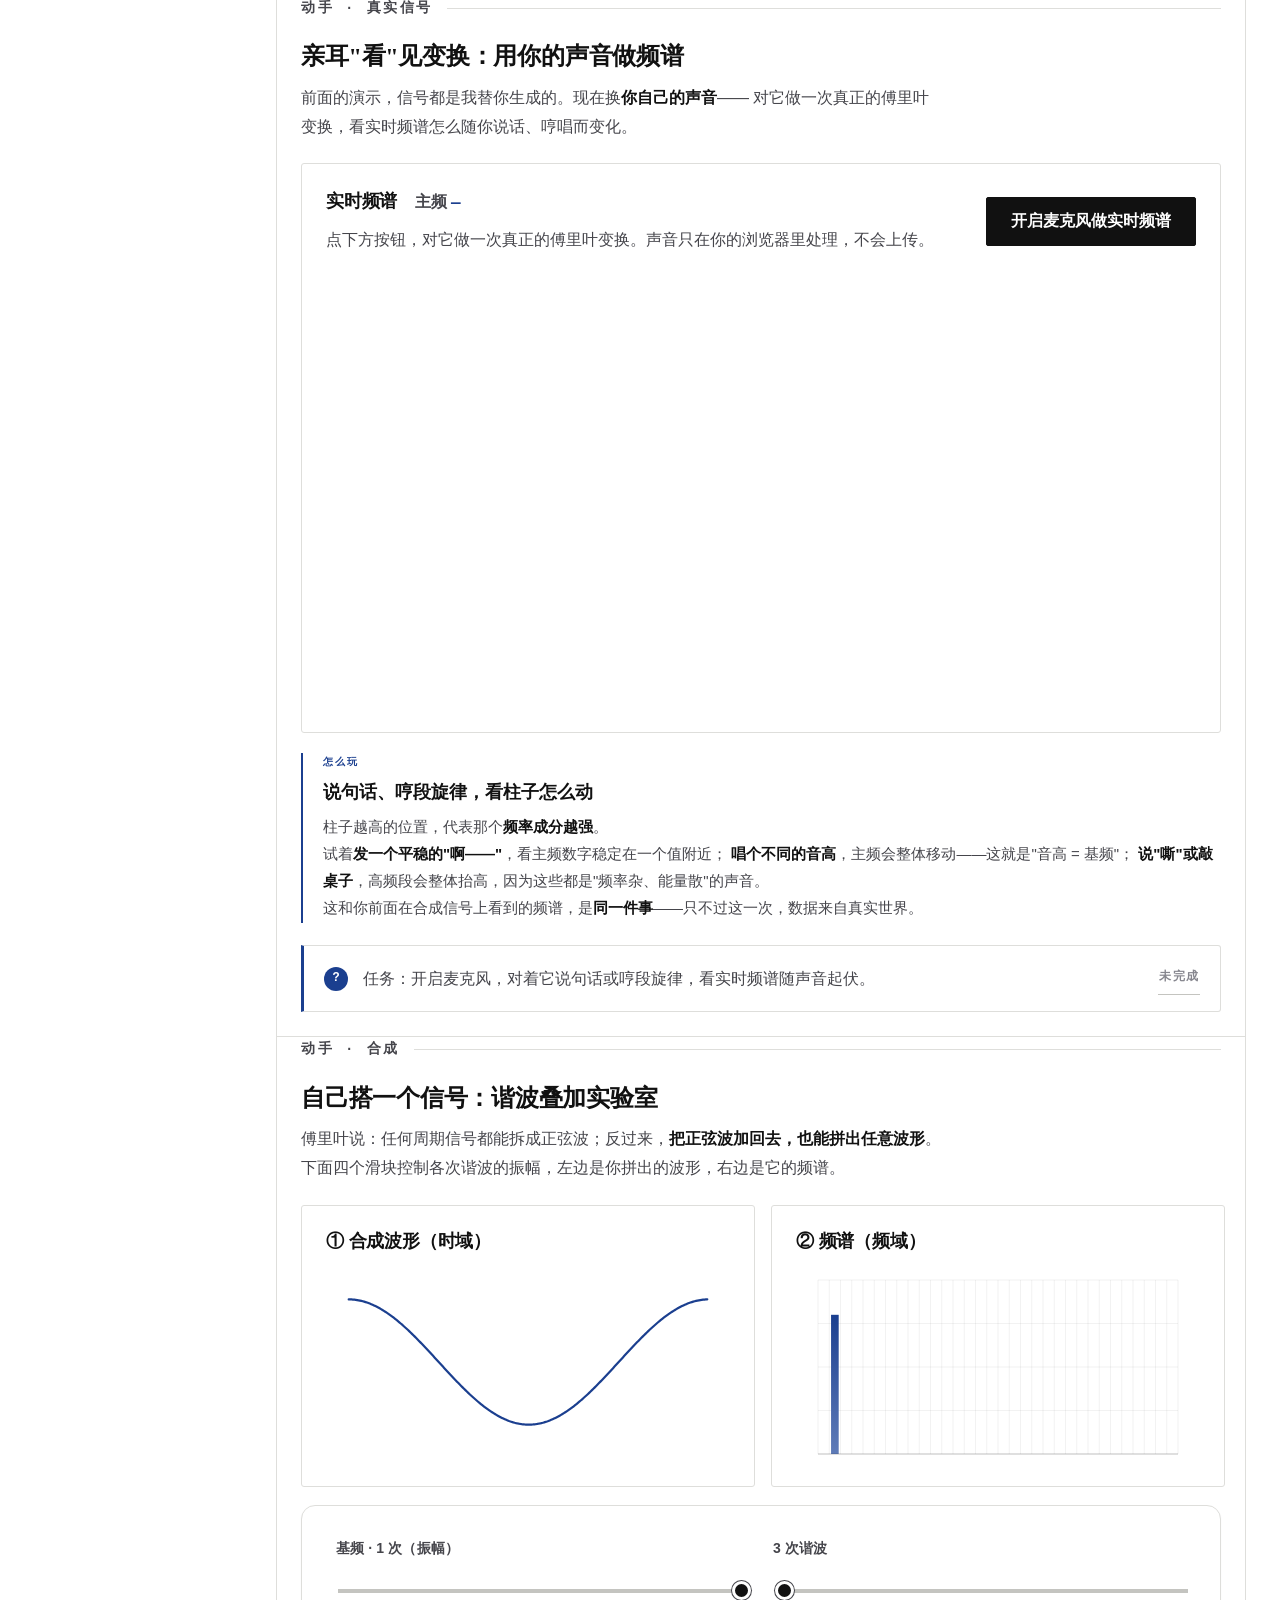
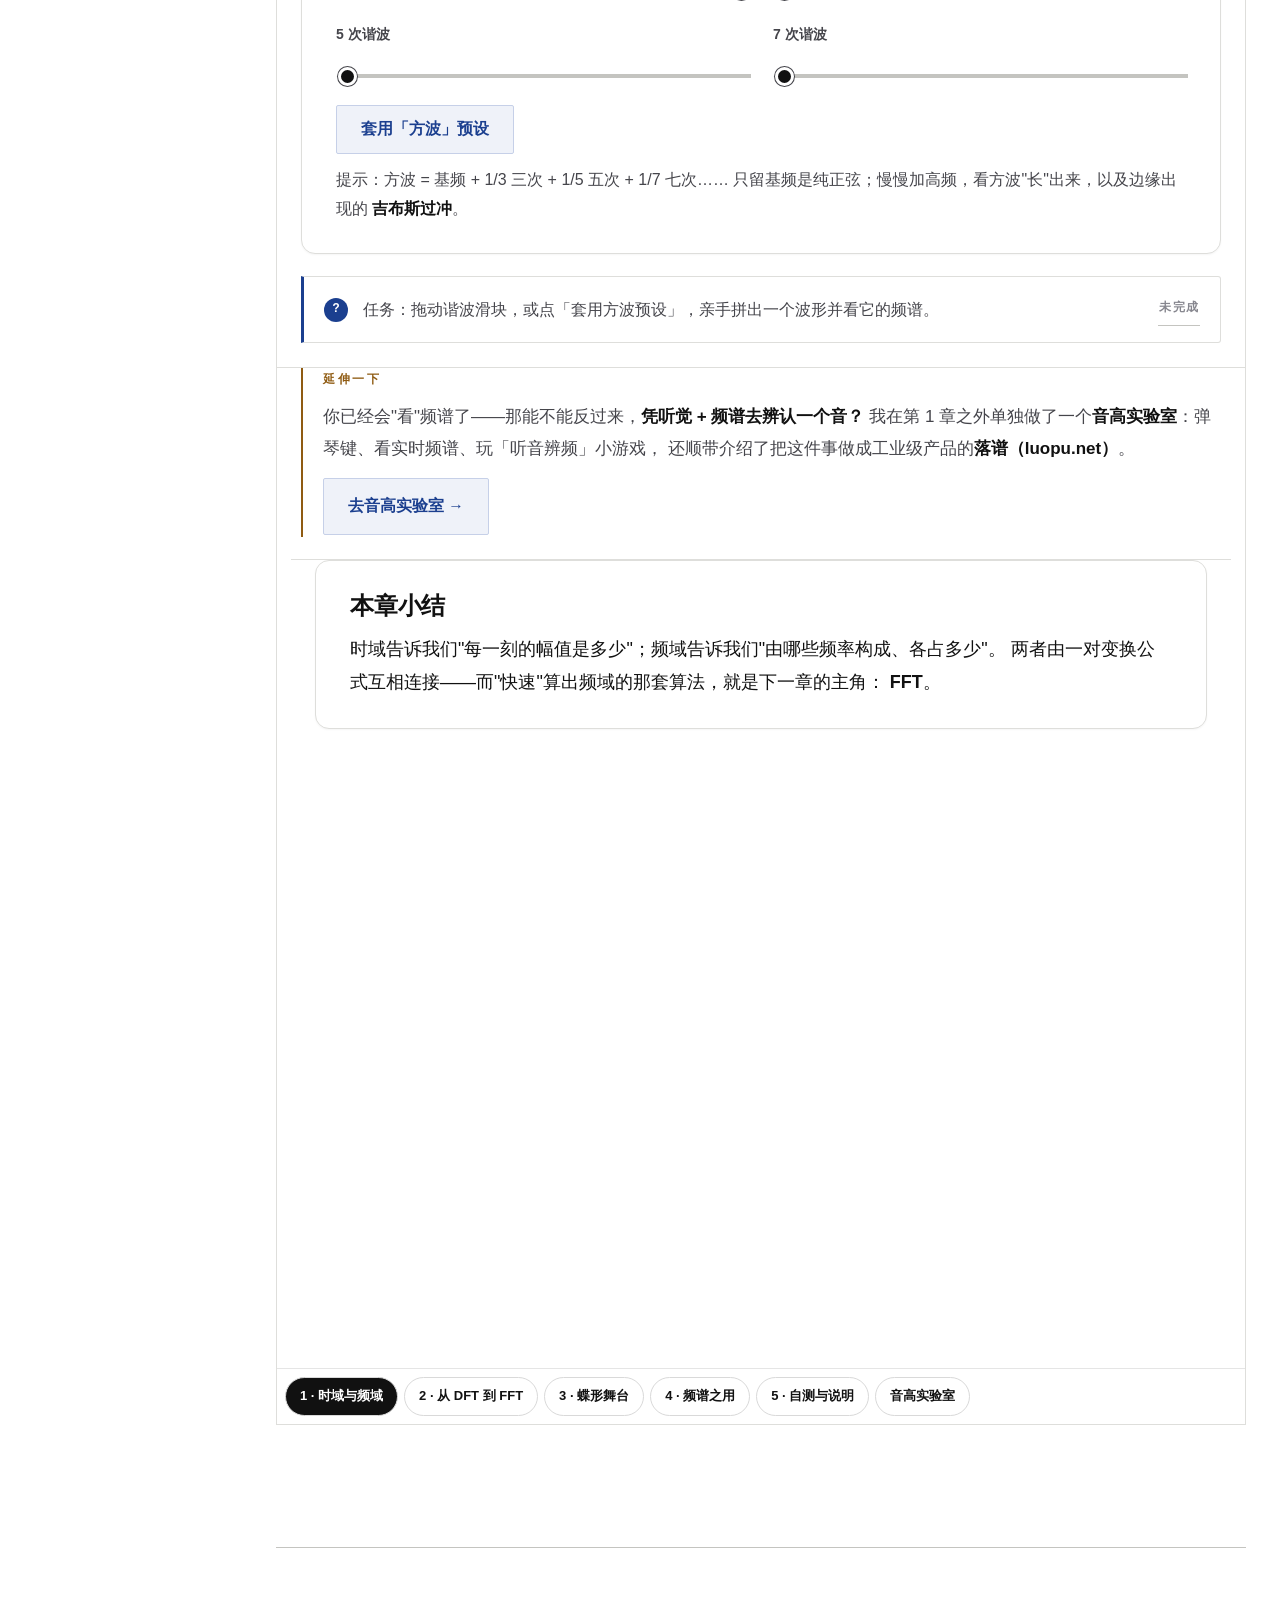
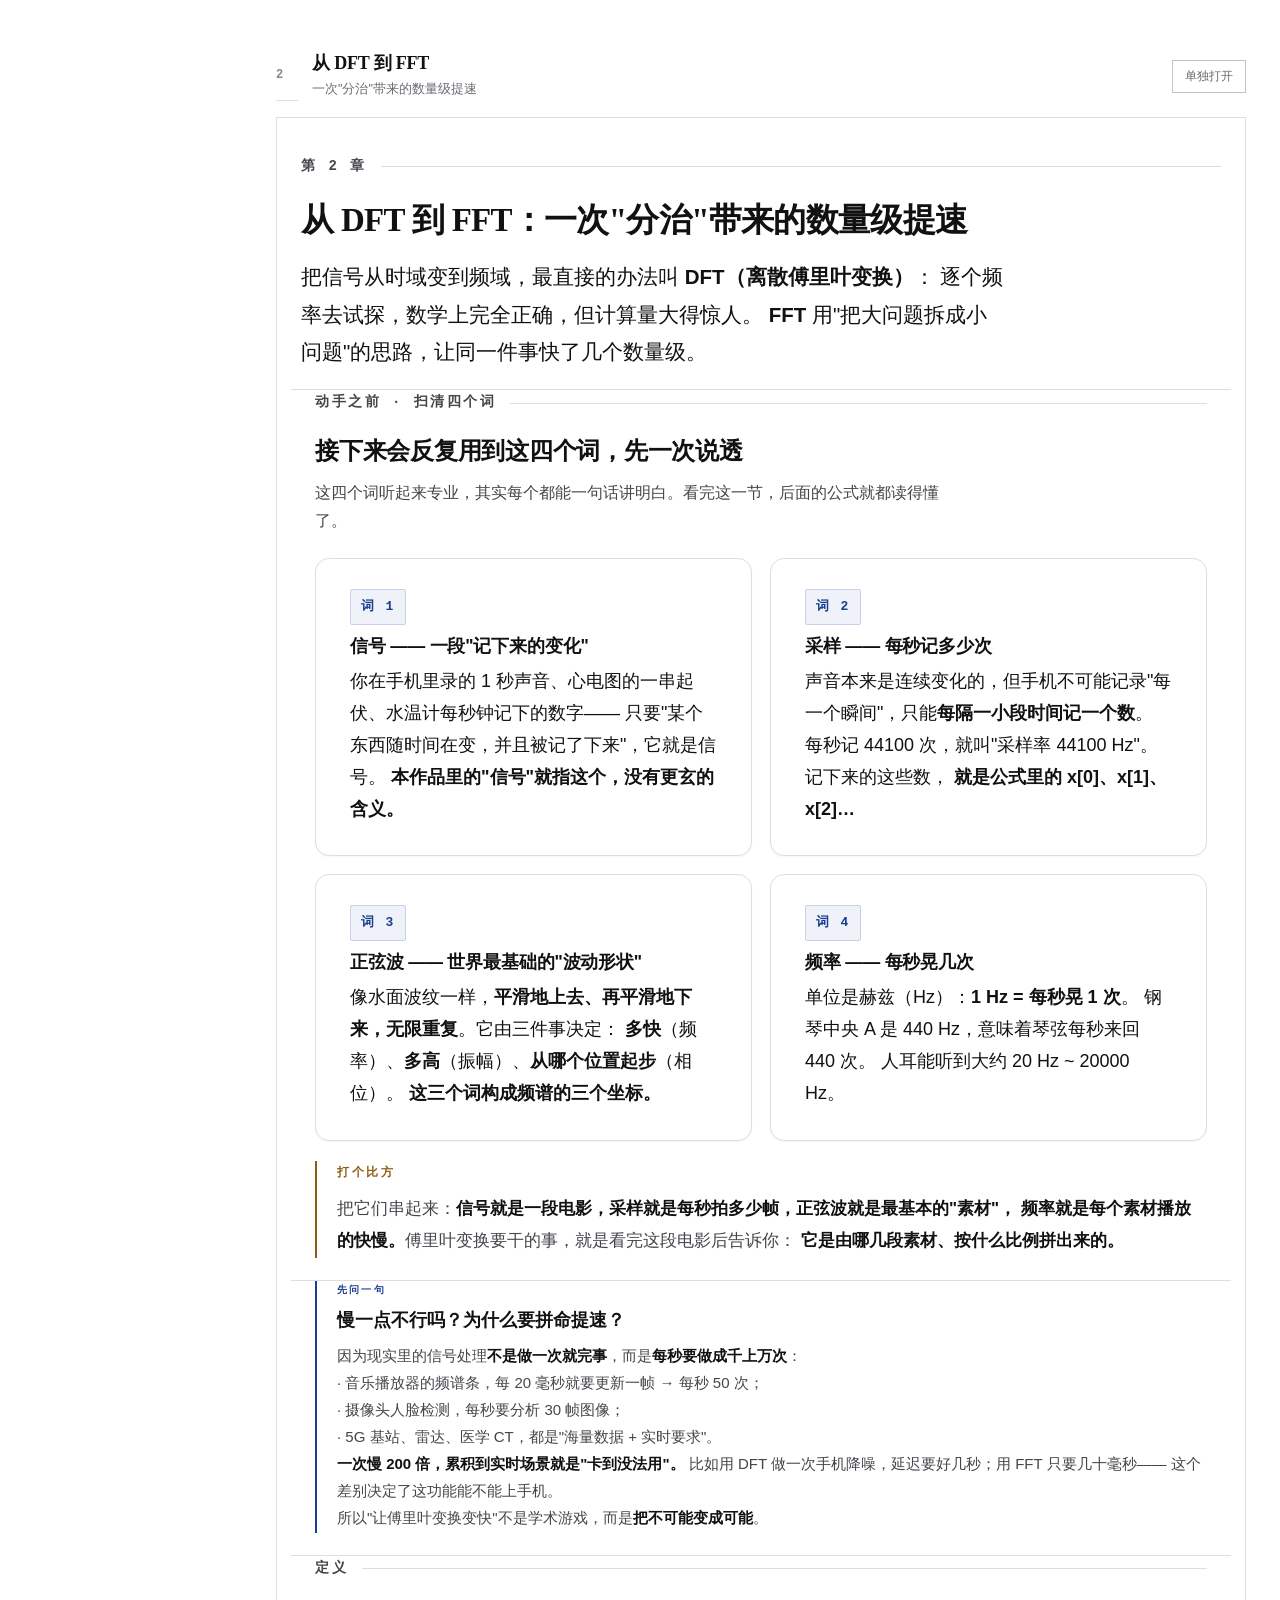
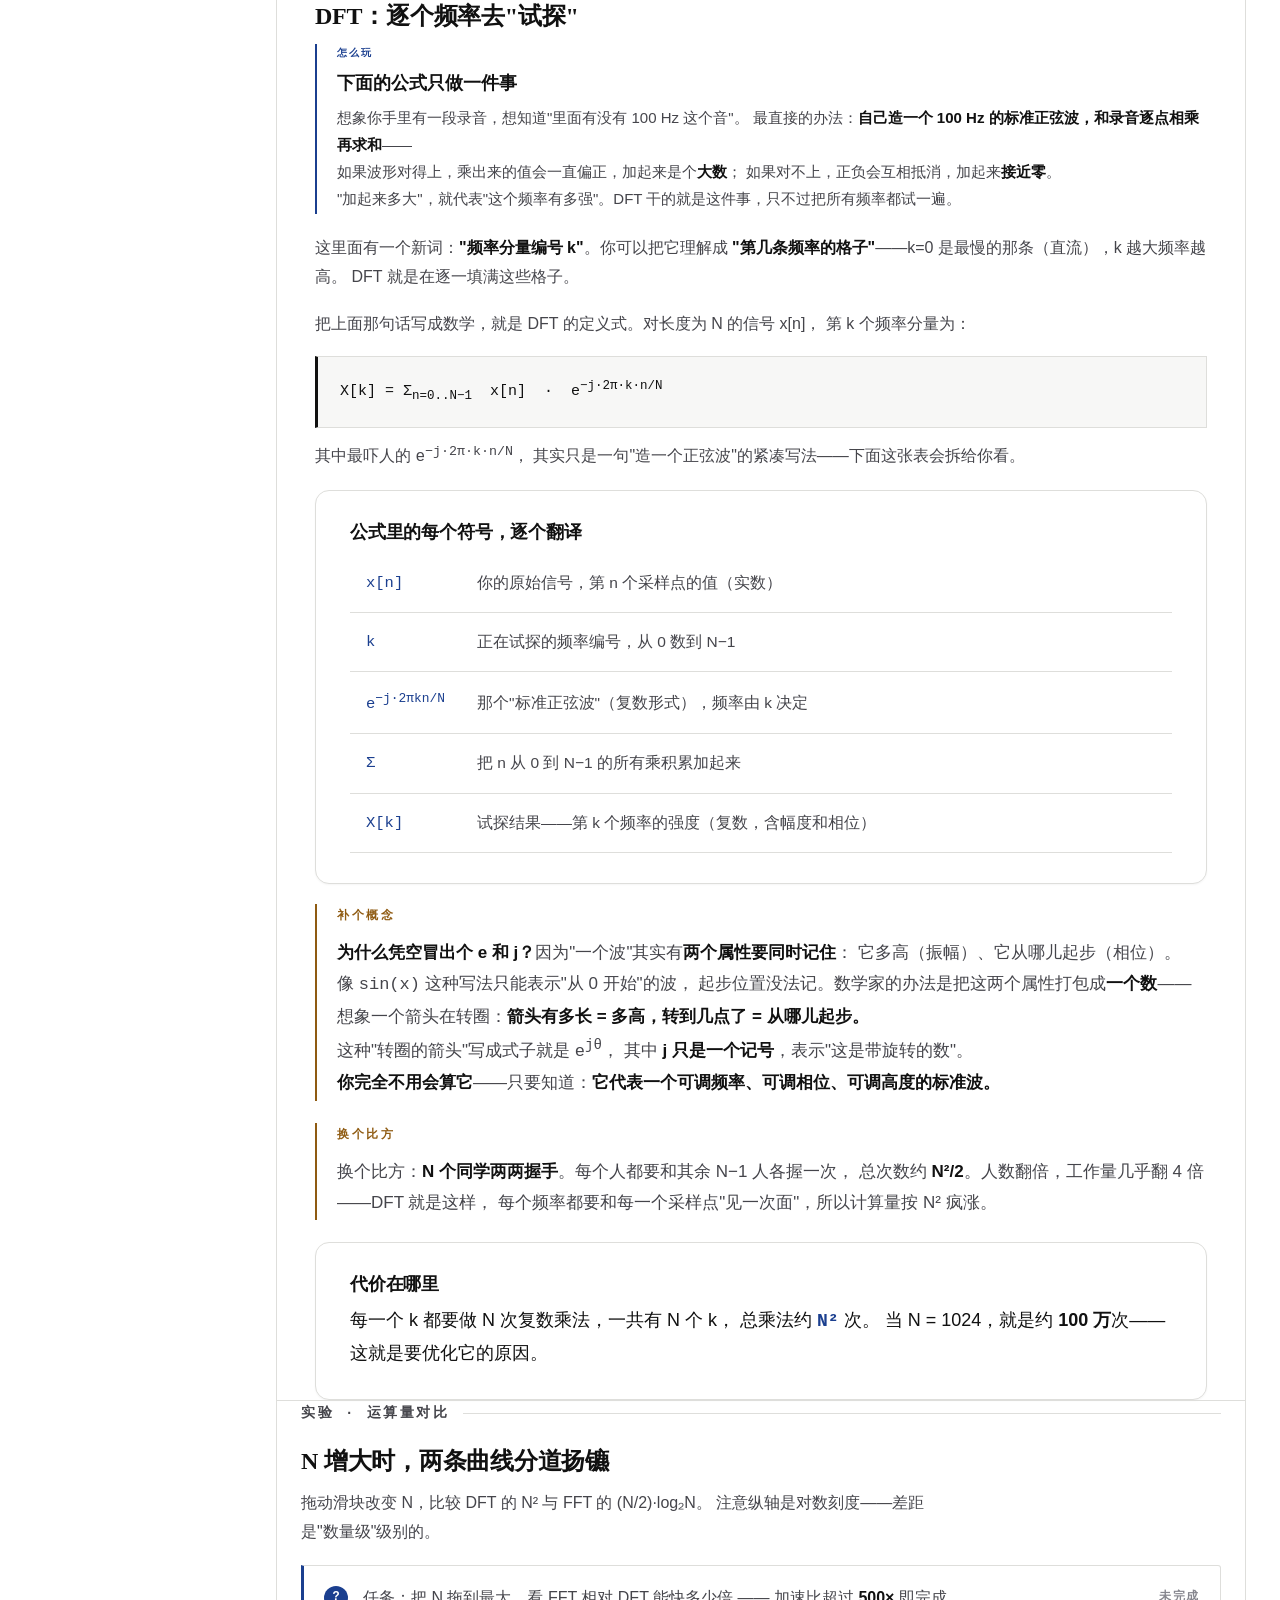
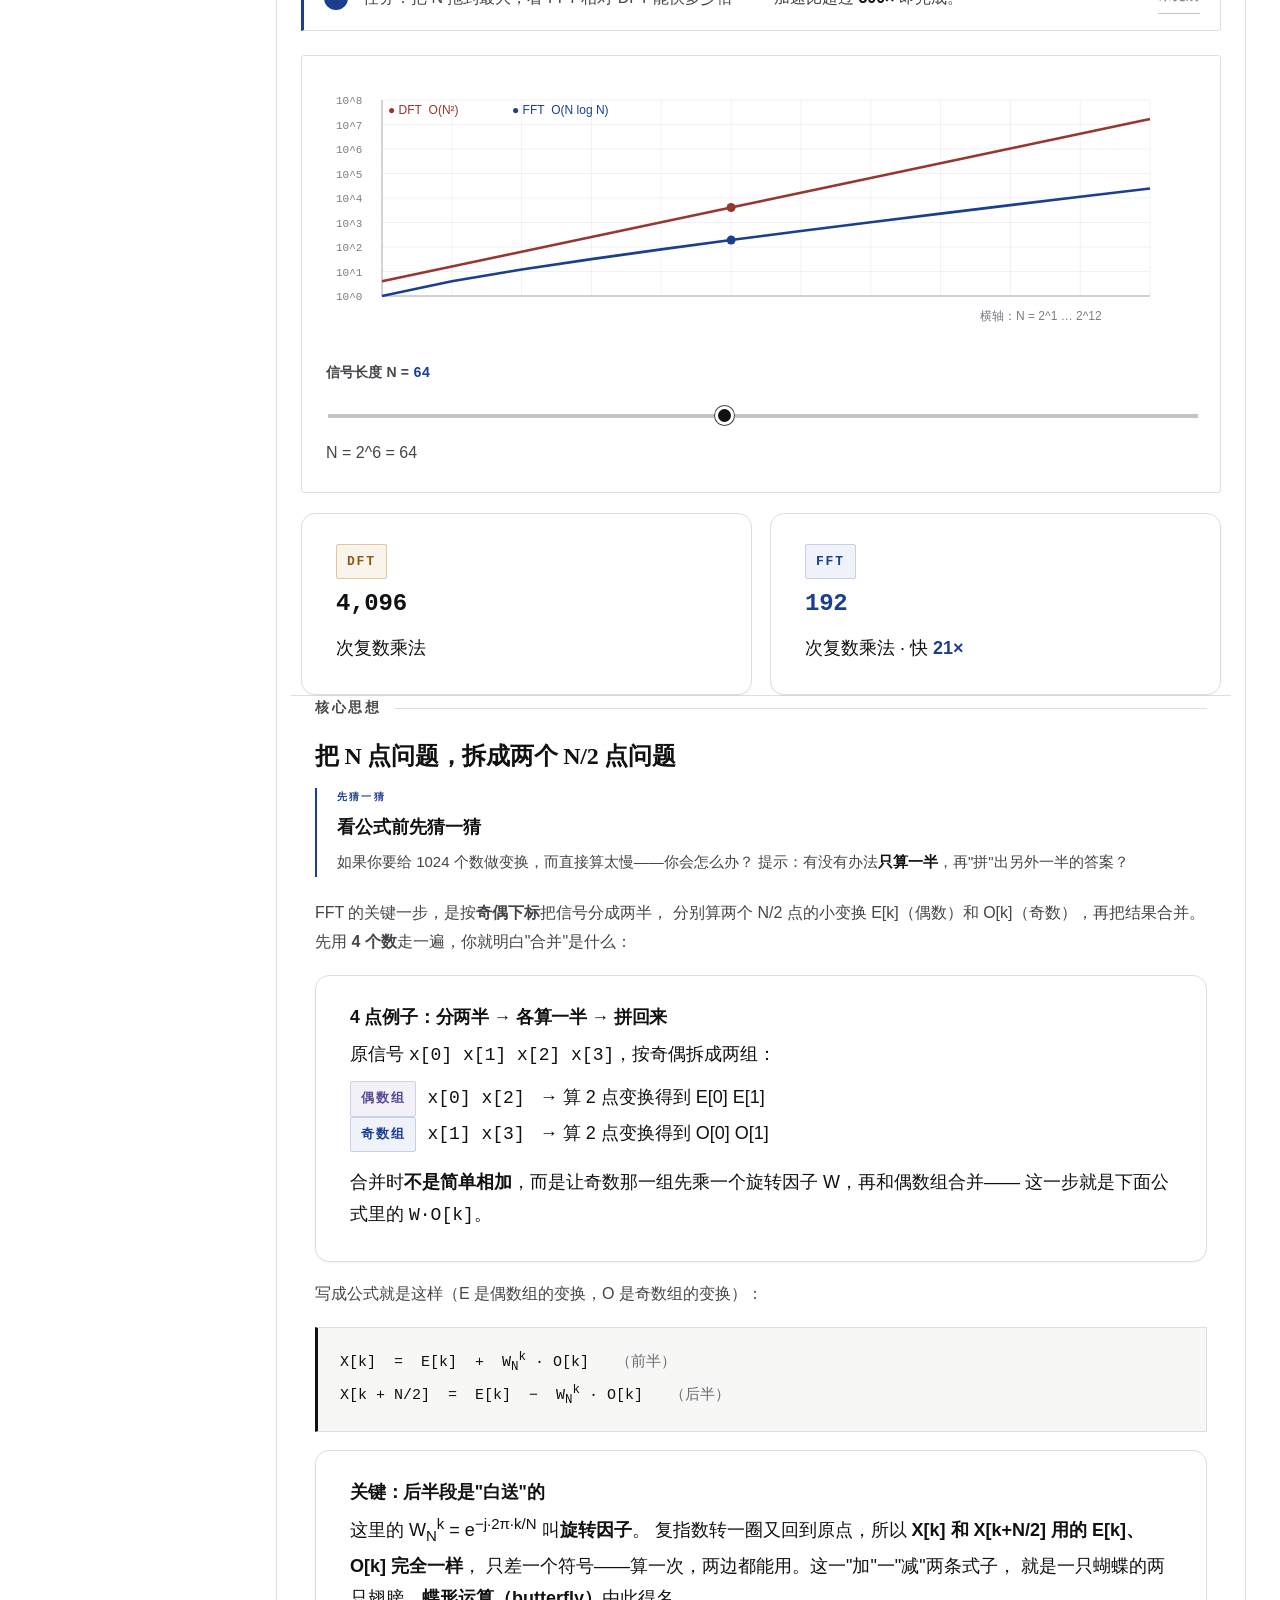
==== commit e4d2cabe: "按实测重算 FFT/DFT 偏差数值，修正总览页任务计数 - 精度口径改为六组 16 点测试信号的归一化偏差 6.7e-15（复数偏差 6.0e-14），   与随包《算法校验》页的实算结果一致 - " ====
--- a/all-in-one.html
+++ b/all-in-one.html
@@ -220,8 +220,8 @@
       <div class="ov-stats">
         <div><div class="v">约 317 KB</div><div class="k">核心页面与脚本体积</div></div>
         <div><div class="v">0</div><div class="k">外部依赖</div></div>
-        <div><div class="v">3.35e-14</div><div class="k">FFT 最大误差</div></div>
-        <div><div class="v">14</div><div class="k">互动任务</div></div>
+        <div><div class="v">6.7e-15</div><div class="k">FFT/DFT 归一化偏差</div></div>
+        <div><div class="v">13</div><div class="k">互动任务</div></div>
       </div>
     </section>
 
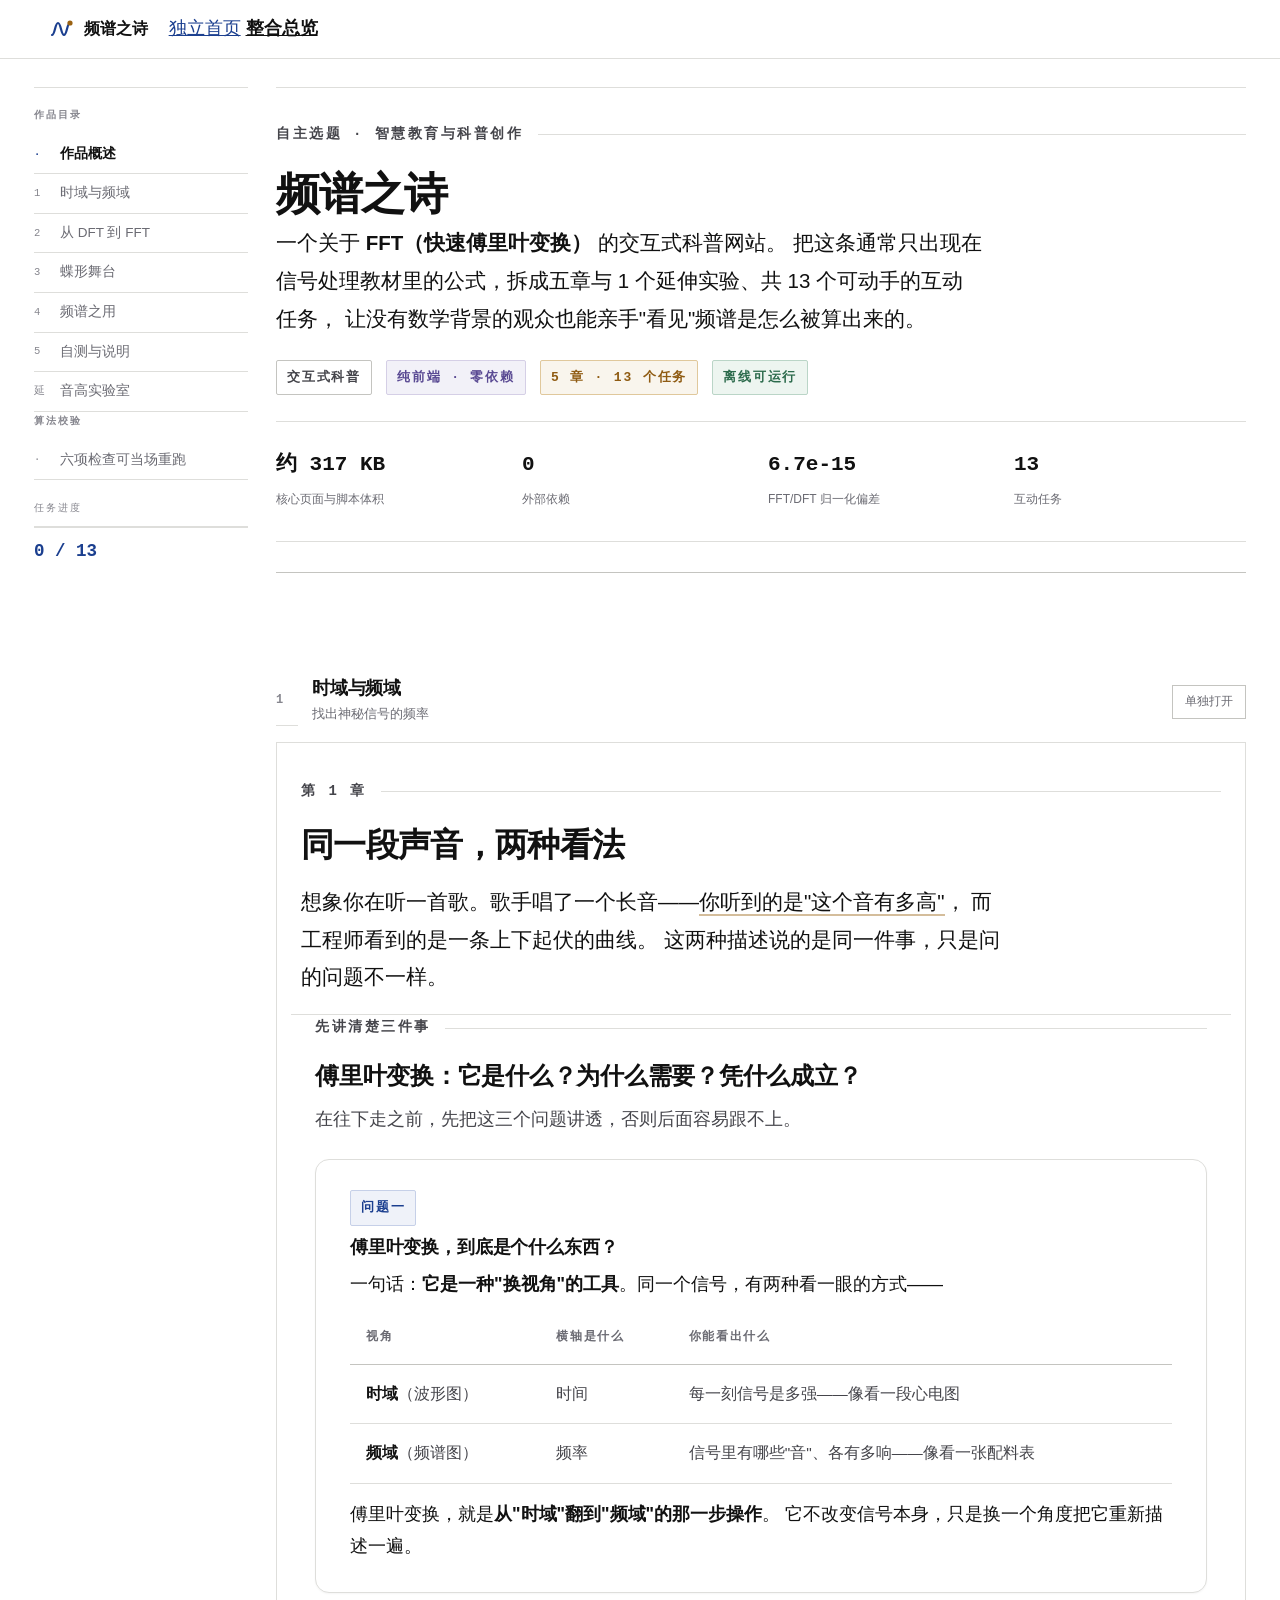
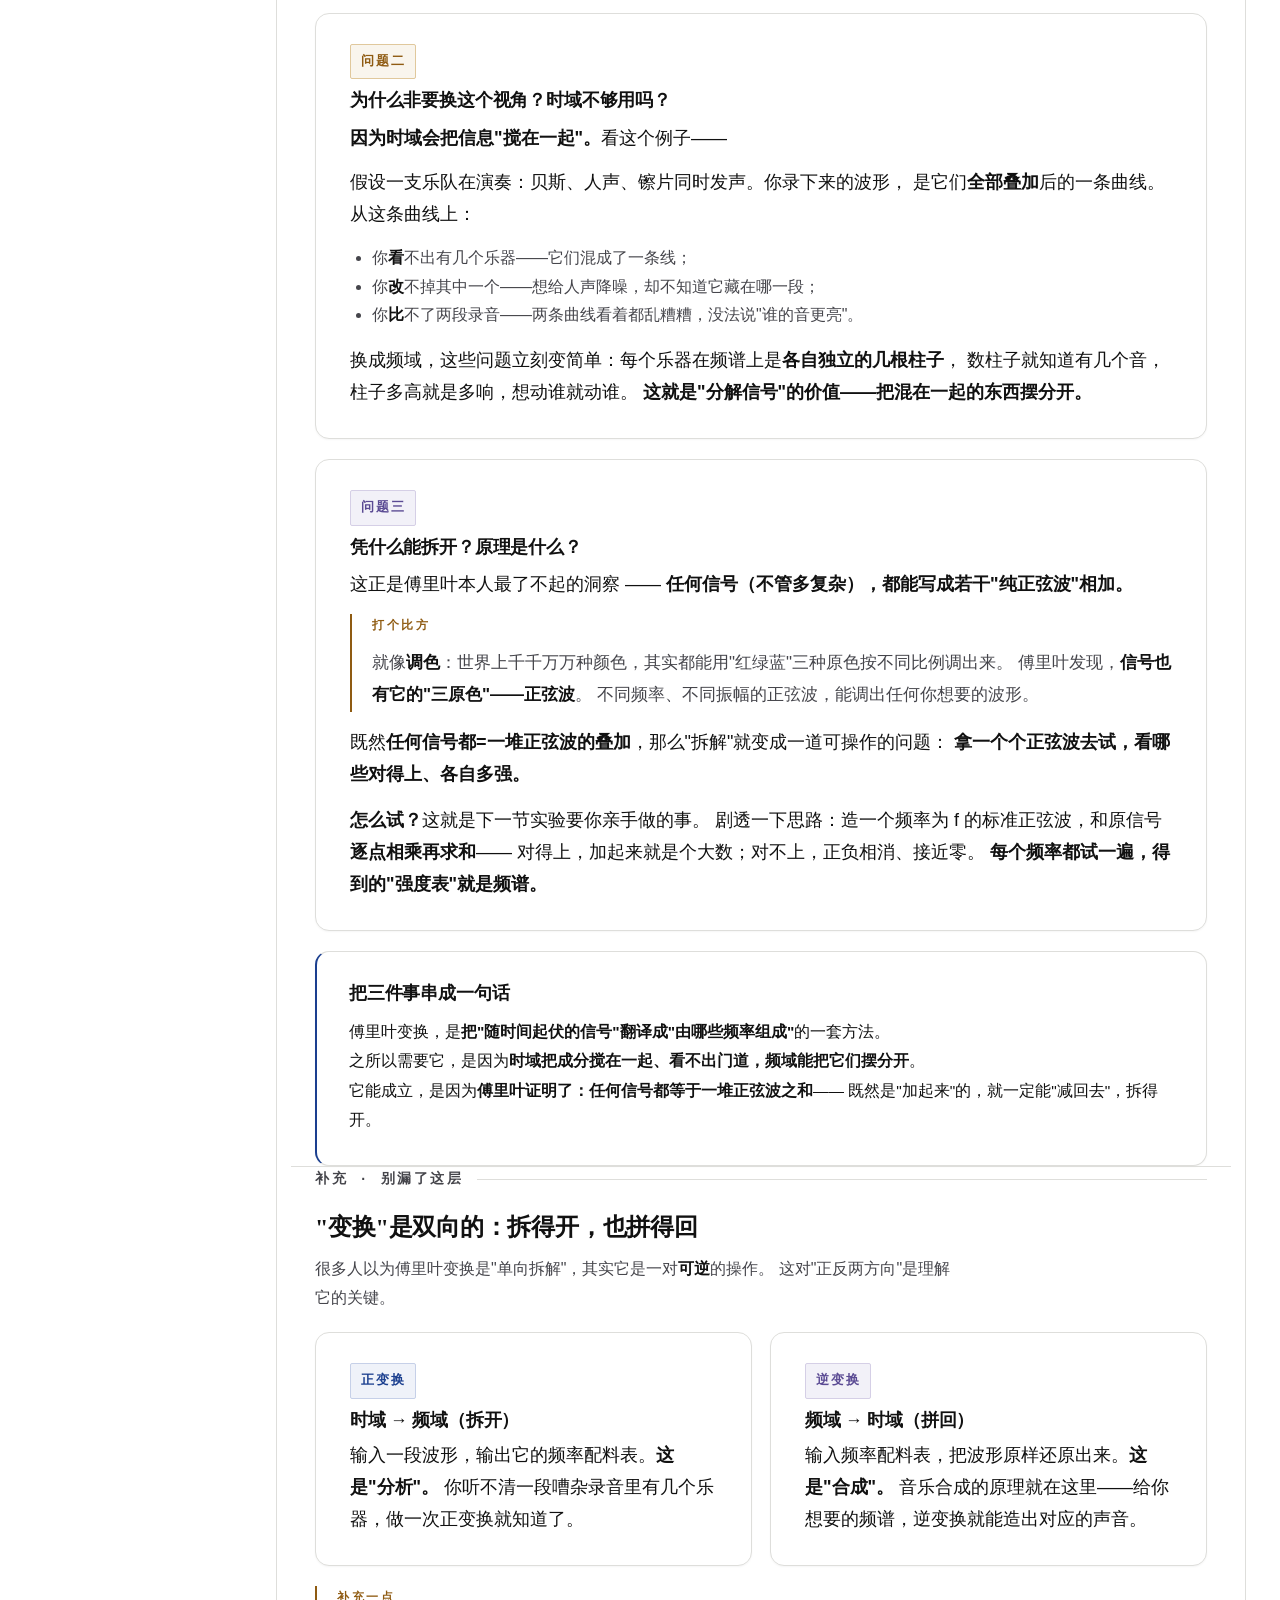
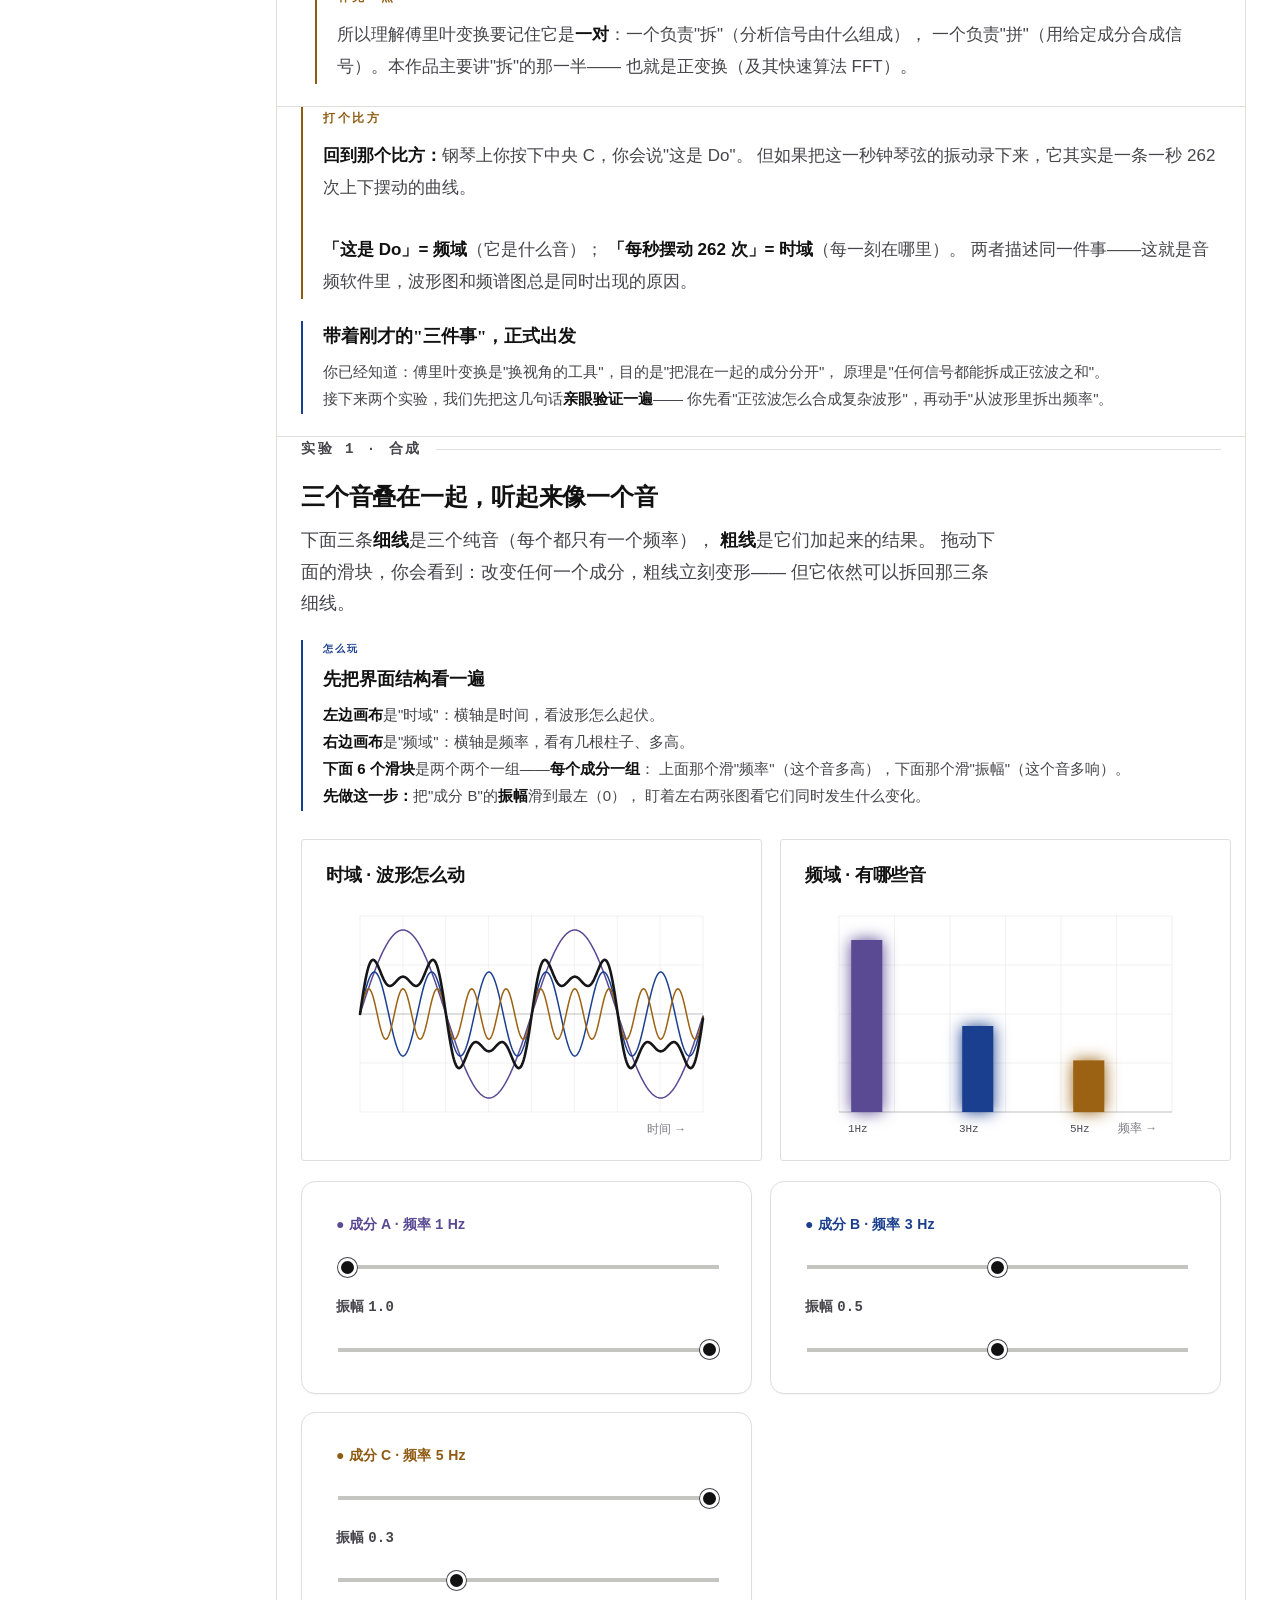
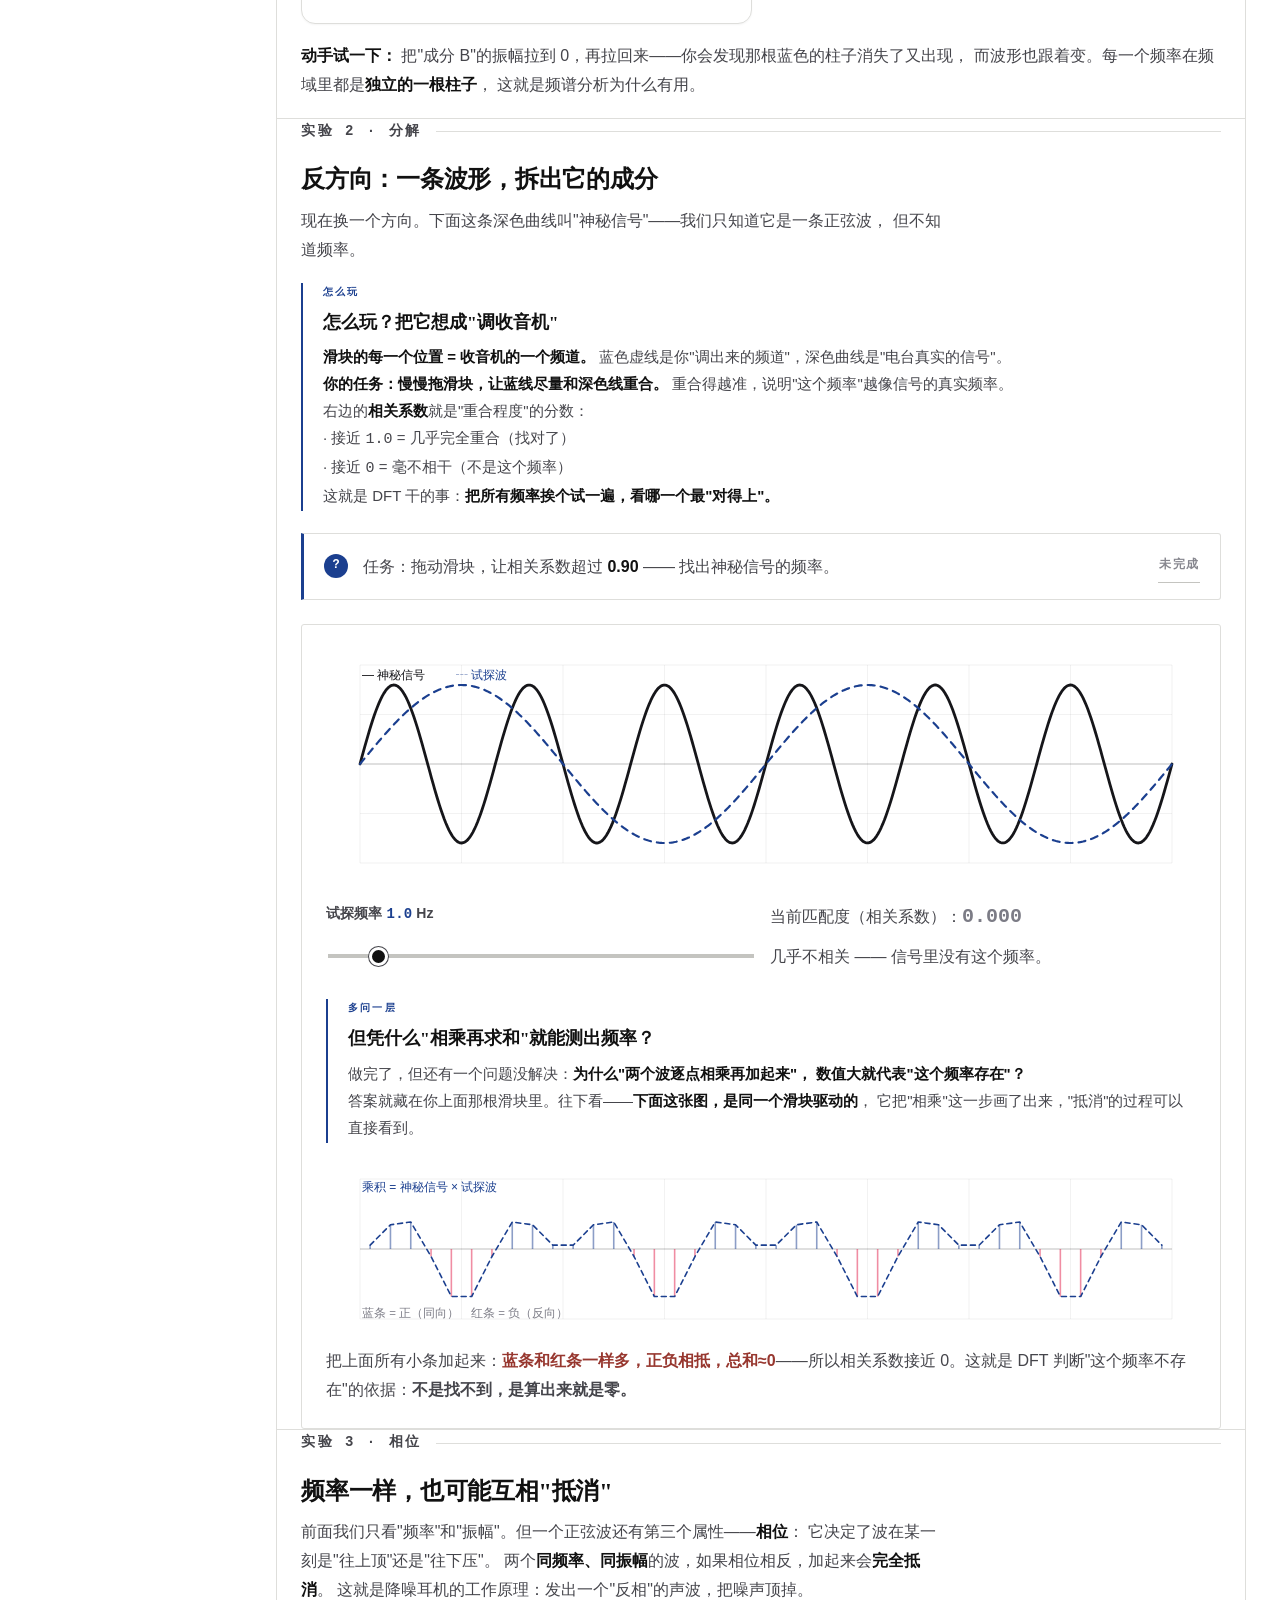
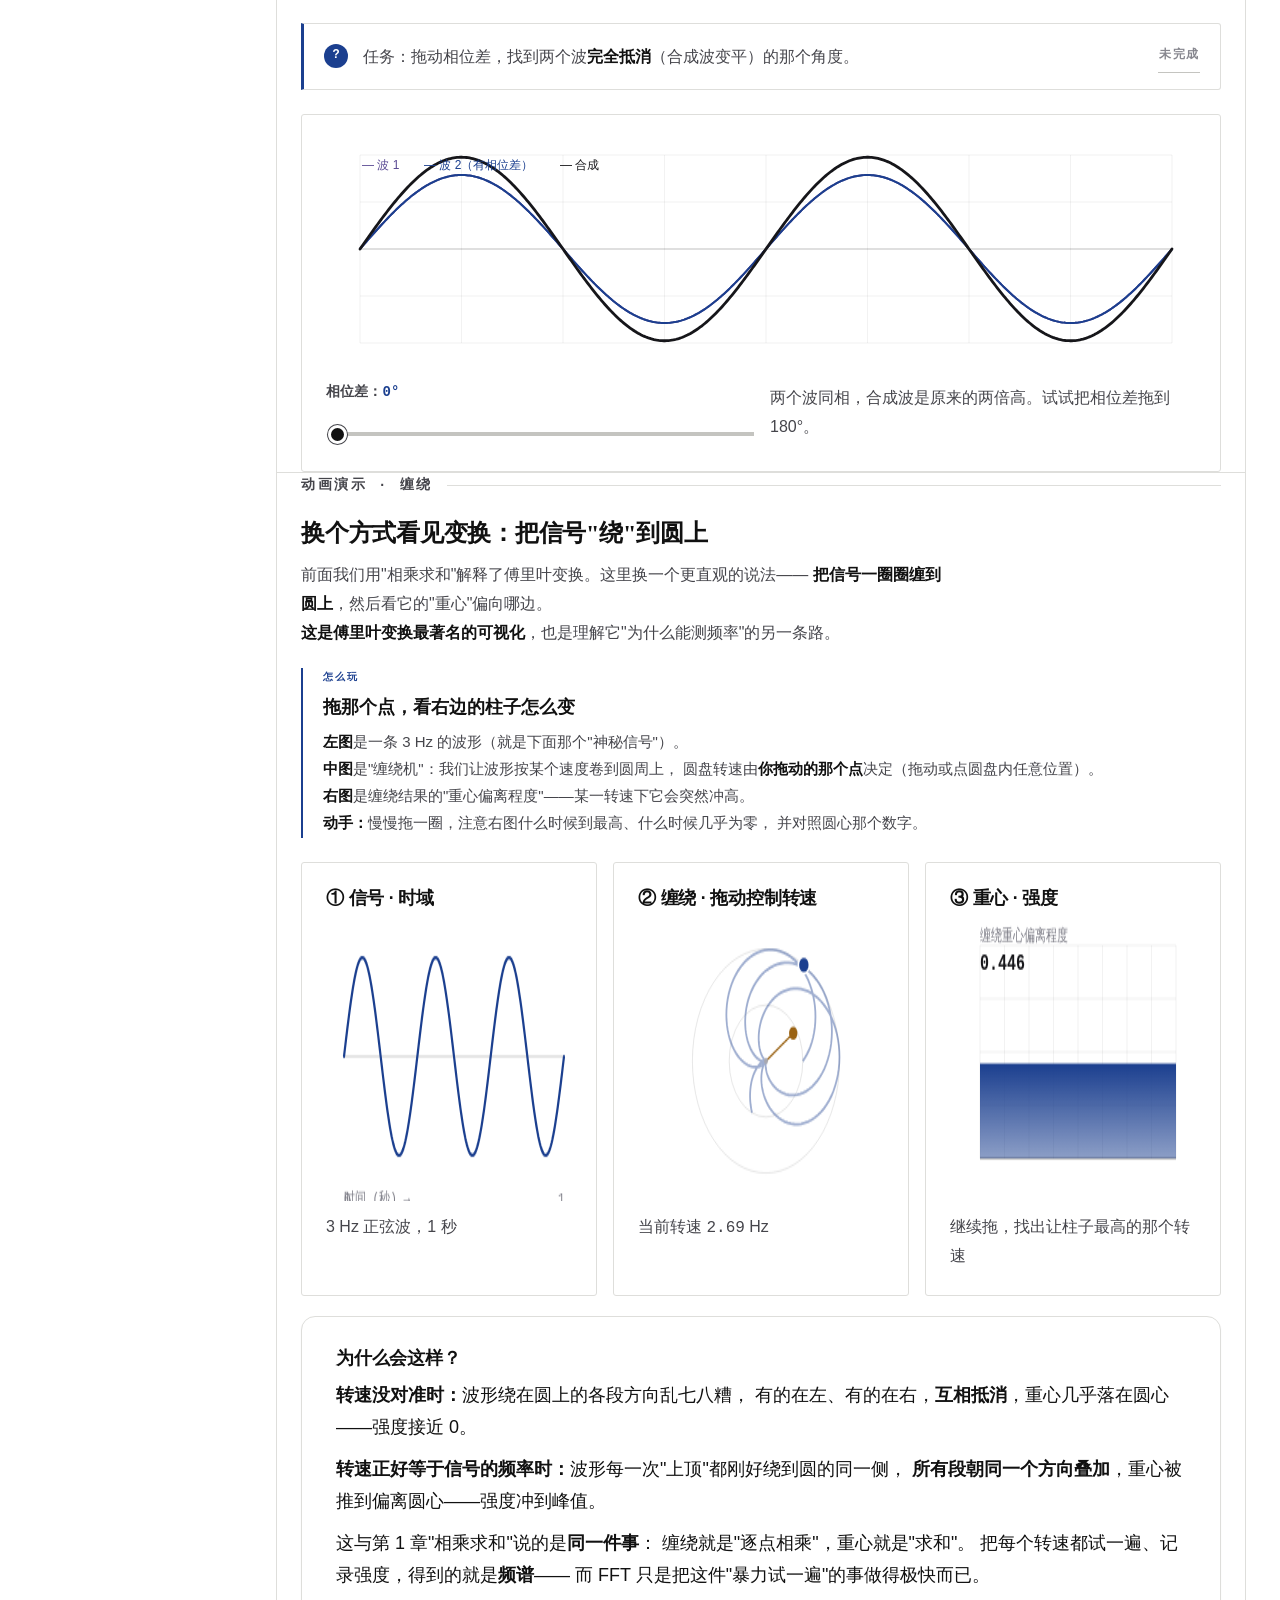
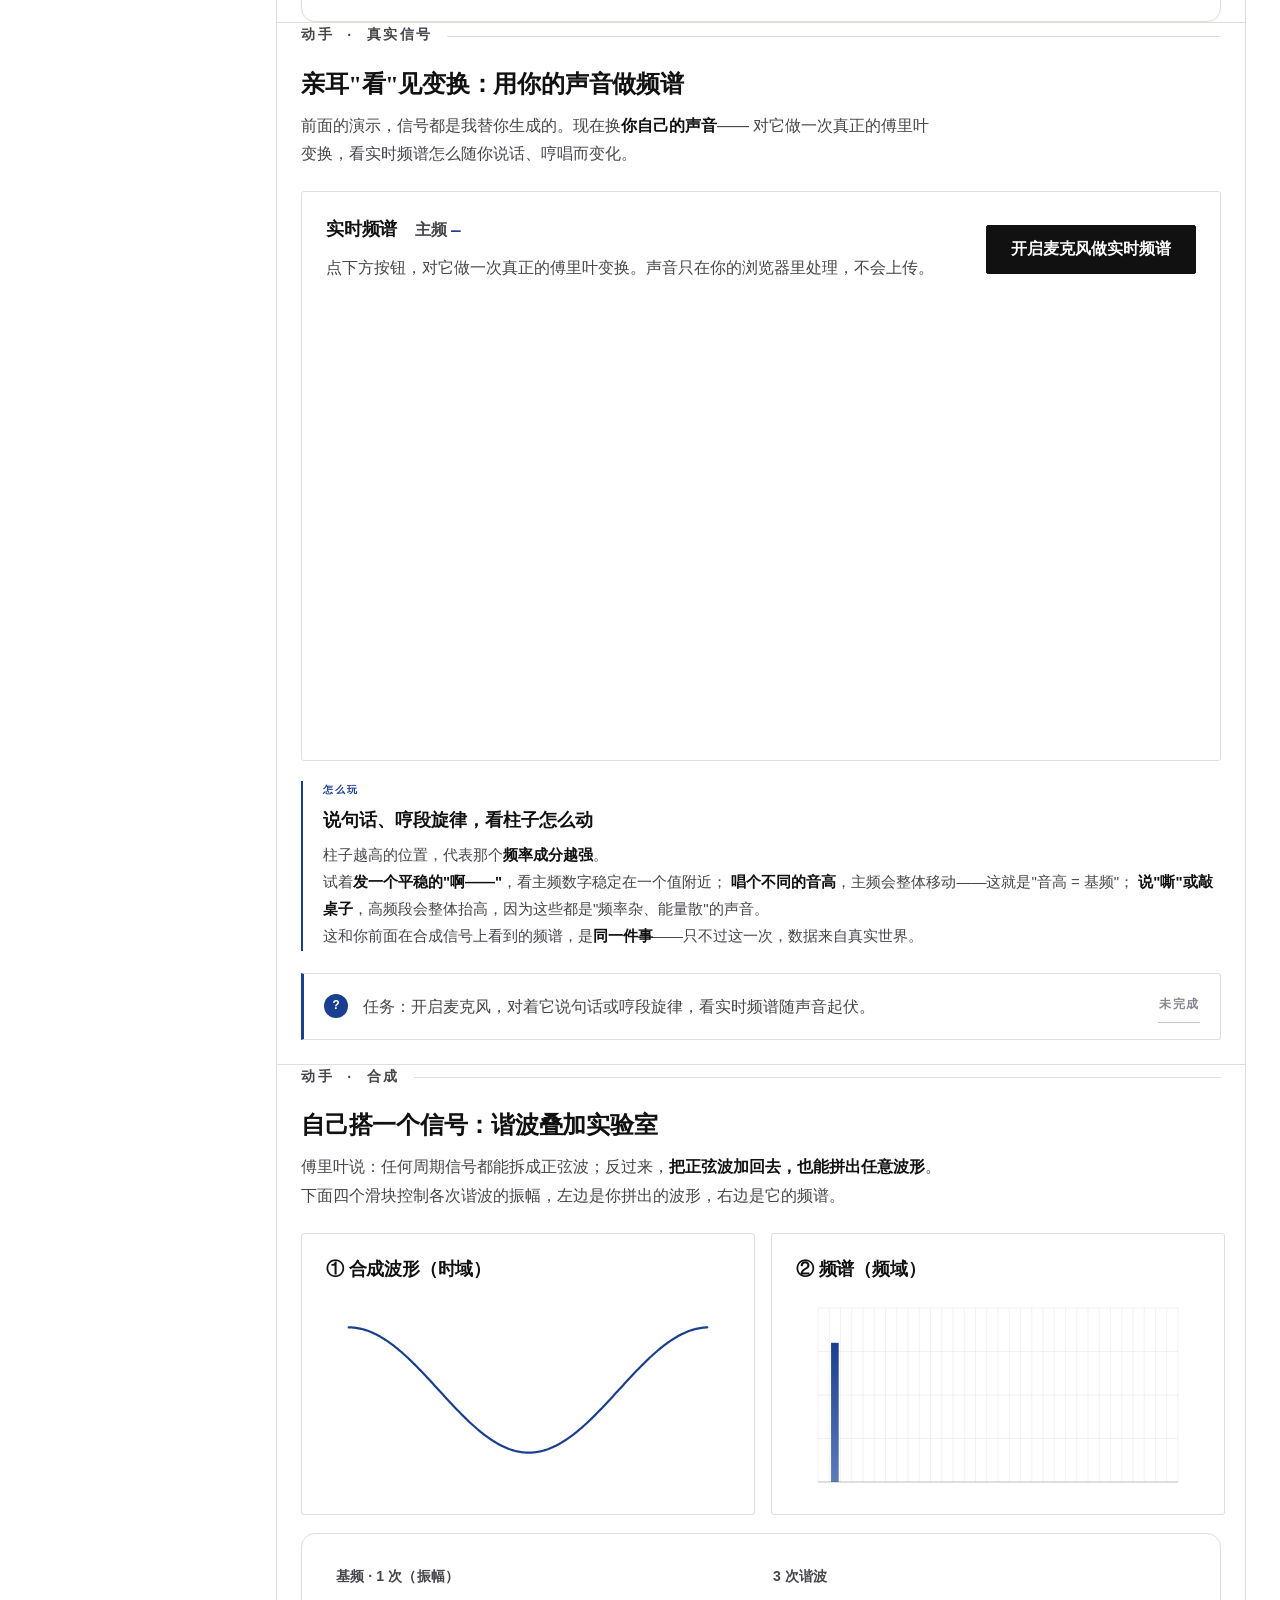
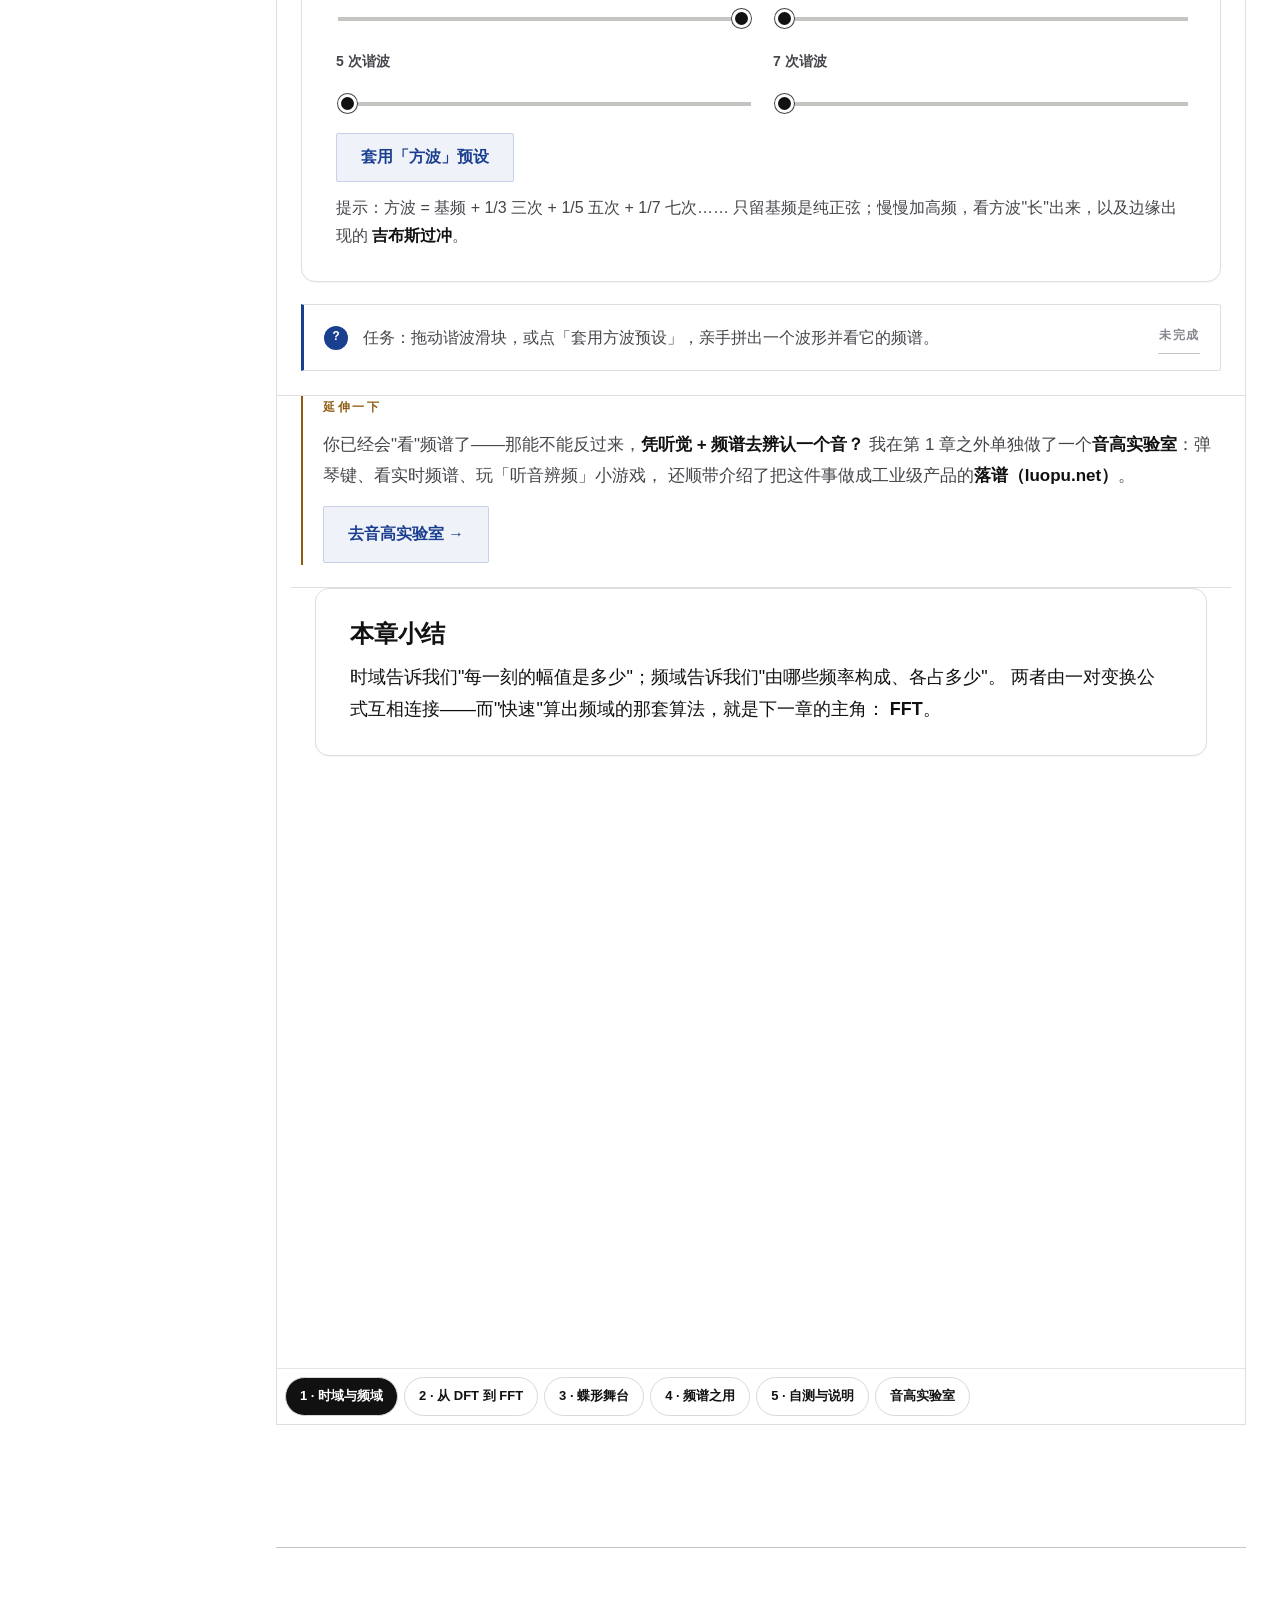
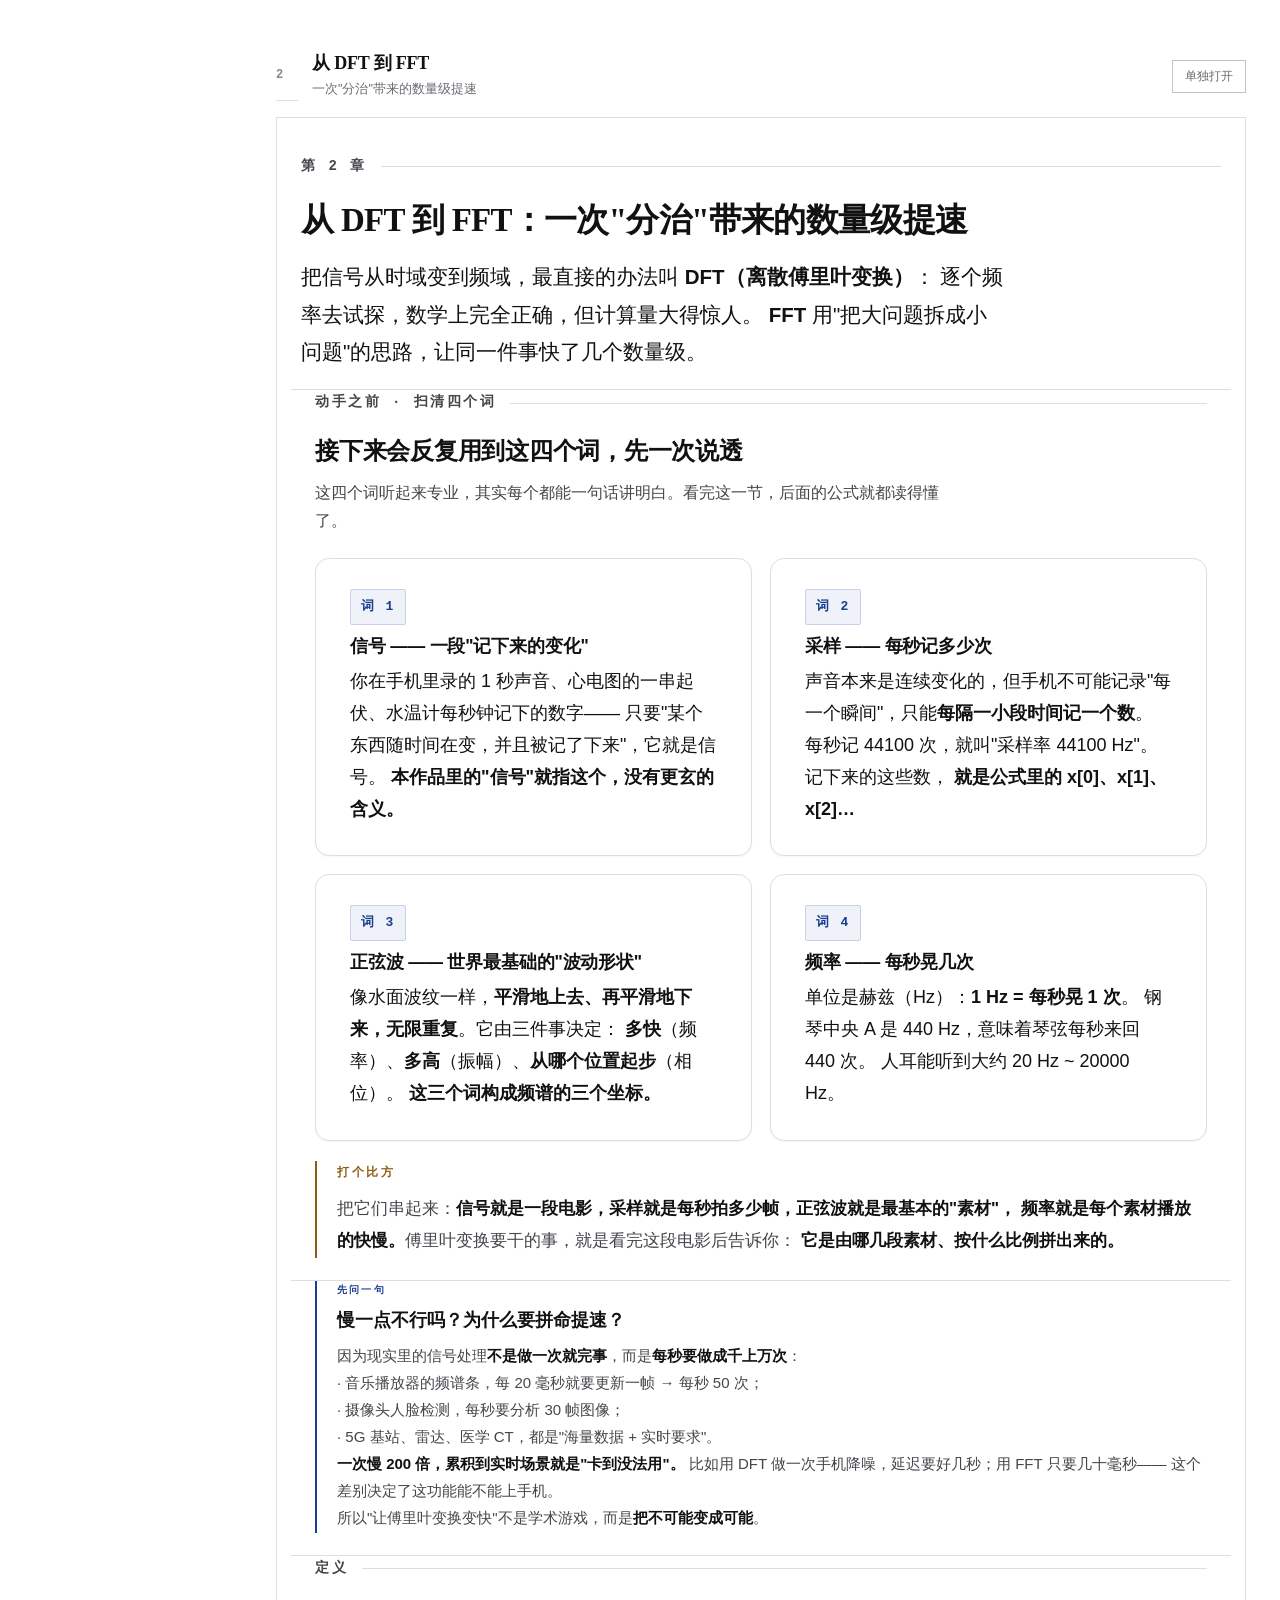
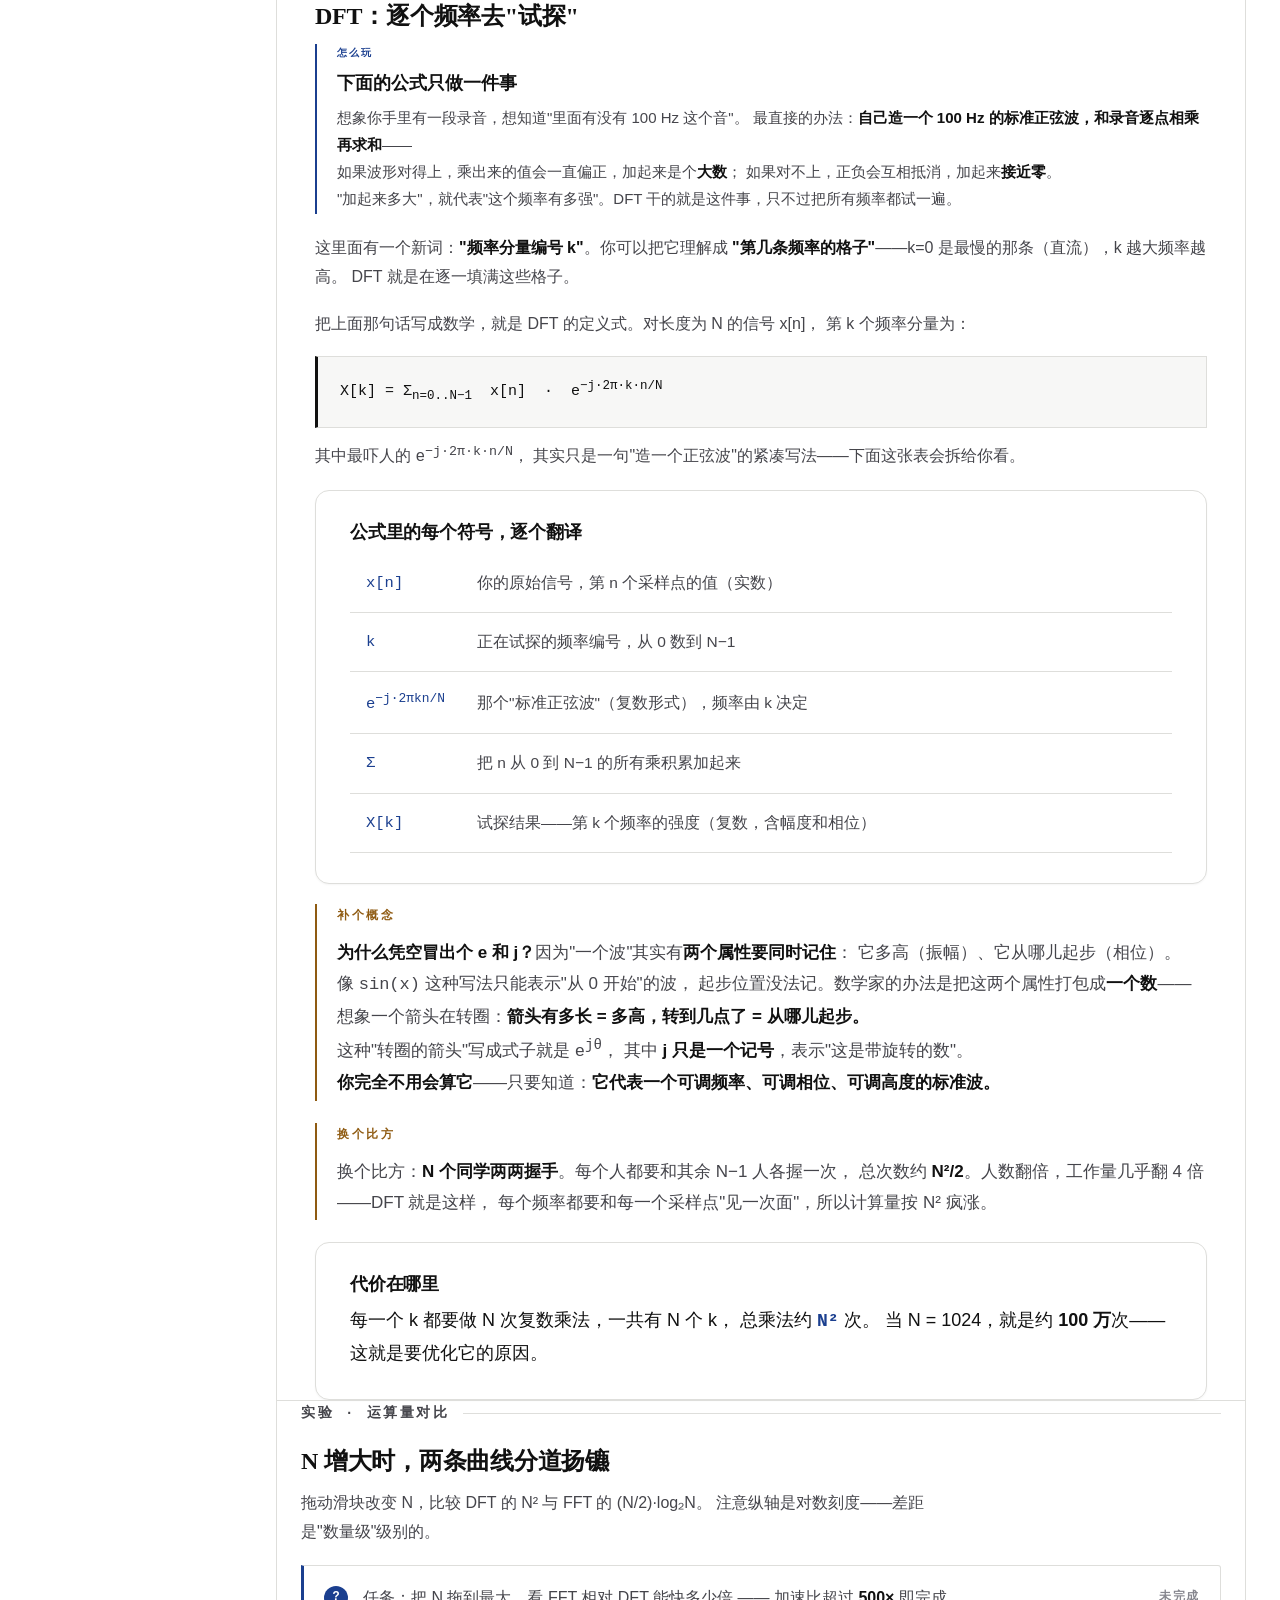
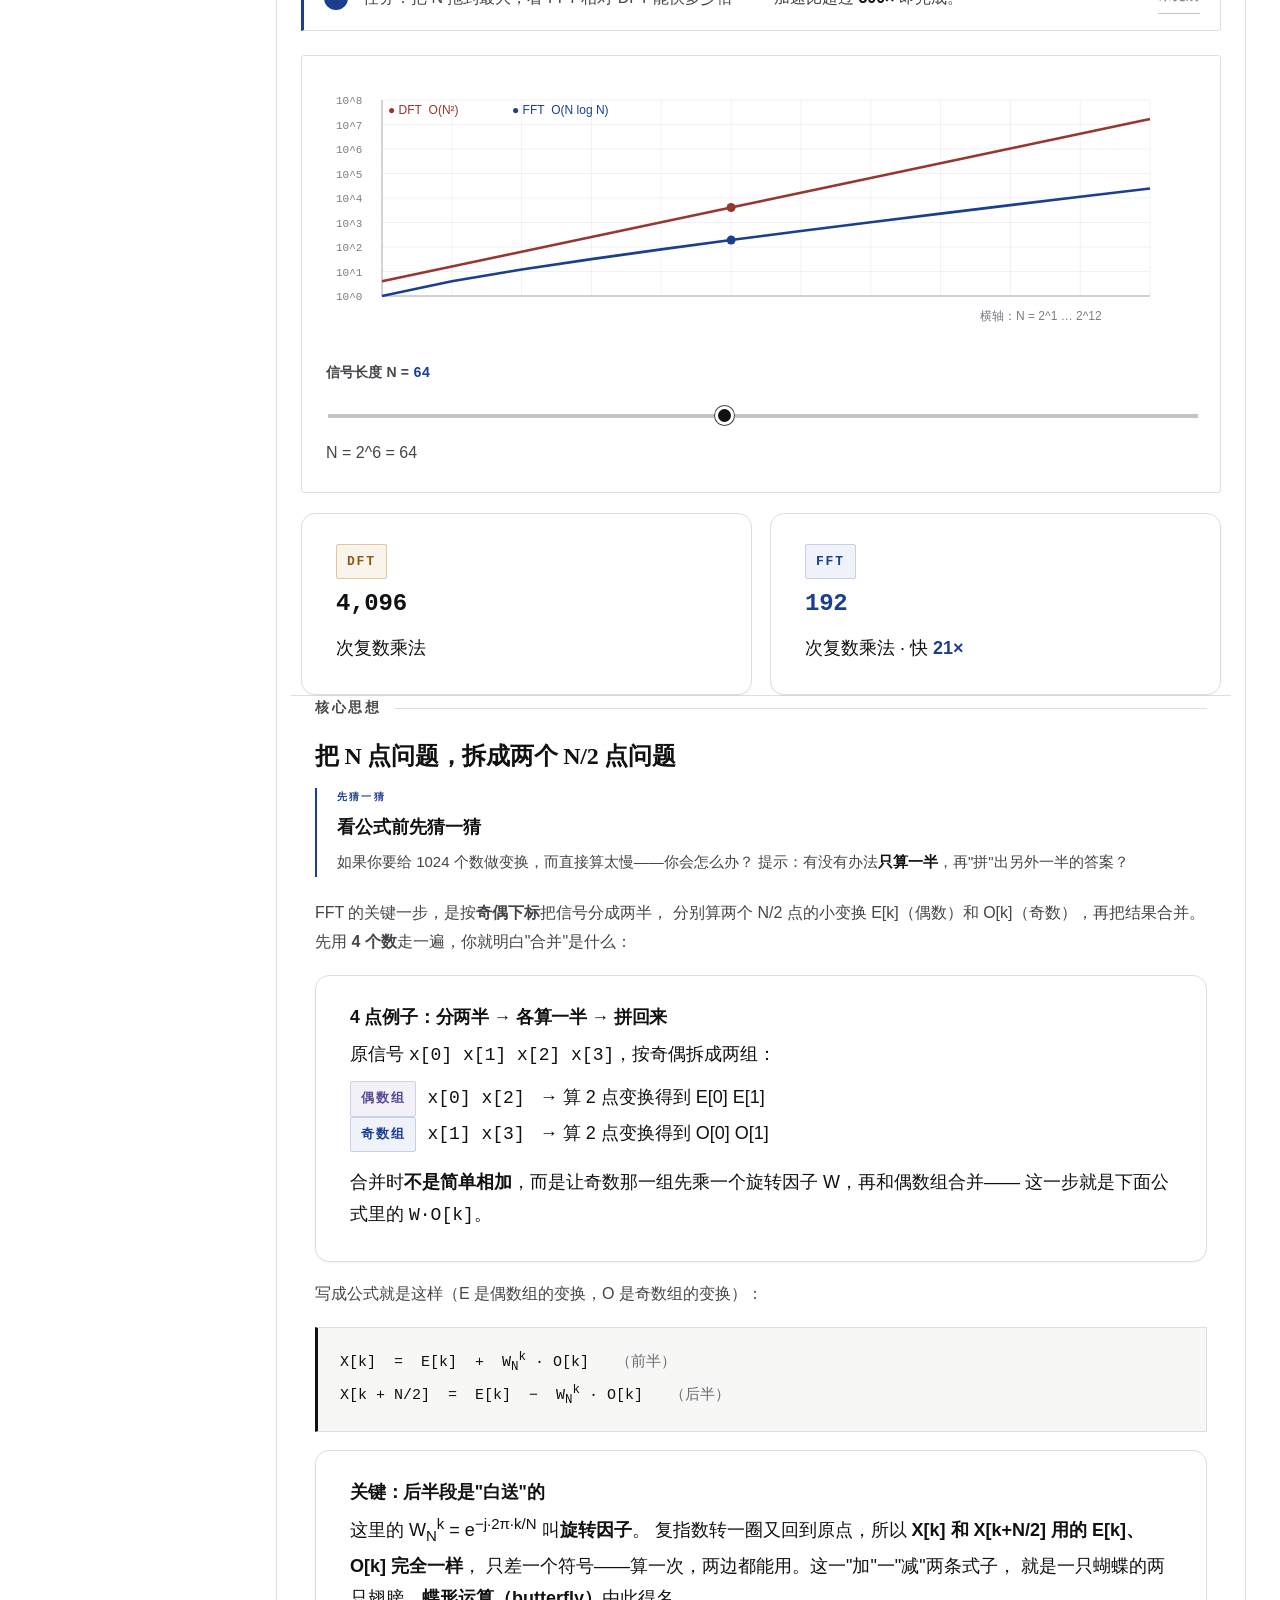
==== commit cf0fbd72: "修正进度分母与总览页死链 -进度条分母14改13：ch5只发徽章、无任务条，不计入统计 -总览页侧栏与末段不再引用已删除的docs草稿，改为指向算法校验页" ====
--- a/all-in-one.html
+++ b/all-in-one.html
@@ -138,7 +138,7 @@
   }
 
   /* 文档 */
-  .ov-docs { display: grid; grid-template-columns: repeat(3, 1fr); gap: 0; }
+  .ov-docs { display: grid; grid-template-columns: 1fr; gap: 0; }
   .ov-docs a {
     display: block; text-decoration: none; color: inherit;
     border-top: 1px solid var(--line);
@@ -189,15 +189,13 @@
     <a href="#sec5"><span class="num">5</span> 自测与说明</a>
     <a href="note-lab.html" target="_blank"><span class="num">延</span> 音高实验室</a>
     <div class="sep"></div>
-    <h4>说明文档</h4>
-    <a href="docs/创作说明.md"><span class="num">·</span> 创作说明</a>
-    <a href="docs/技术原理.md"><span class="num">·</span> 技术原理</a>
-    <a href="docs/README.md"><span class="num">·</span> 使用说明</a>
+    <h4>算法校验</h4>
+    <a href="check.html"><span class="num">·</span> 六项检查可当场重跑</a>
 
     <div class="qp">
       <div class="lbl">任务进度</div>
       <div class="qp-track"><div class="qp-fill"></div></div>
-      <div class="n num-glow quest-progress">0 / 14</div>
+      <div class="n num-glow quest-progress">0 / 13</div>
     </div>
   </aside>
 
@@ -229,25 +227,17 @@
 
     <section class="ov-sec" id="sec6">
       <div class="ov-sec-head">
-        <div class="badge">文</div>
+        <div class="badge">验</div>
         <div>
-          <h3>说明文档</h3>
-          <div class="sub">创作说明 / 技术原理 / 使用说明</div>
+          <h3>算法校验</h3>
+          <div class="sub">FFT 与按定义 DFT 的逐点比对，六项检查在浏览器里当场跑完</div>
         </div>
       </div>
       <div style="padding:22px 24px">
         <div class="ov-docs">
-          <a href="docs/创作说明.md">
-            <h4>创作说明</h4>
-            <p>选题背景、章节结构、技术路线、算法验证数据、工具使用声明</p>
-          </a>
-          <a href="docs/技术原理.md">
-            <h4>技术原理</h4>
-            <p>DFT 定义、旋转因子、基-2 时域抽取推导、复杂度对比、位反转</p>
-          </a>
-          <a href="docs/README.md">
-            <h4>使用说明</h4>
-            <p>运行方式、推荐观看顺序、各章交互操作指南、兼容性</p>
+          <a href="check.html">
+            <h4>打开校验页</h4>
+            <p>位反转重排、逐点比对、单频定位、Parseval 能量守恒、运算量比值、Hann 窗端点</p>
           </a>
         </div>
       </div>
--- a/assets/css/main.css
+++ b/assets/css/main.css
@@ -714,3 +714,8 @@
   .wrap { padding: 0 20px; }
   .card { padding: 22px 20px; }
 }
+
+/* 算法校验页入口（首页规格表「校验」一行） */
+.chk-inline{color:var(--blue);text-decoration:none;
+  border-bottom:1px solid var(--blue-line);padding-bottom:1px;}
+.chk-inline:hover{color:var(--fg);border-bottom-color:var(--fg-4);}
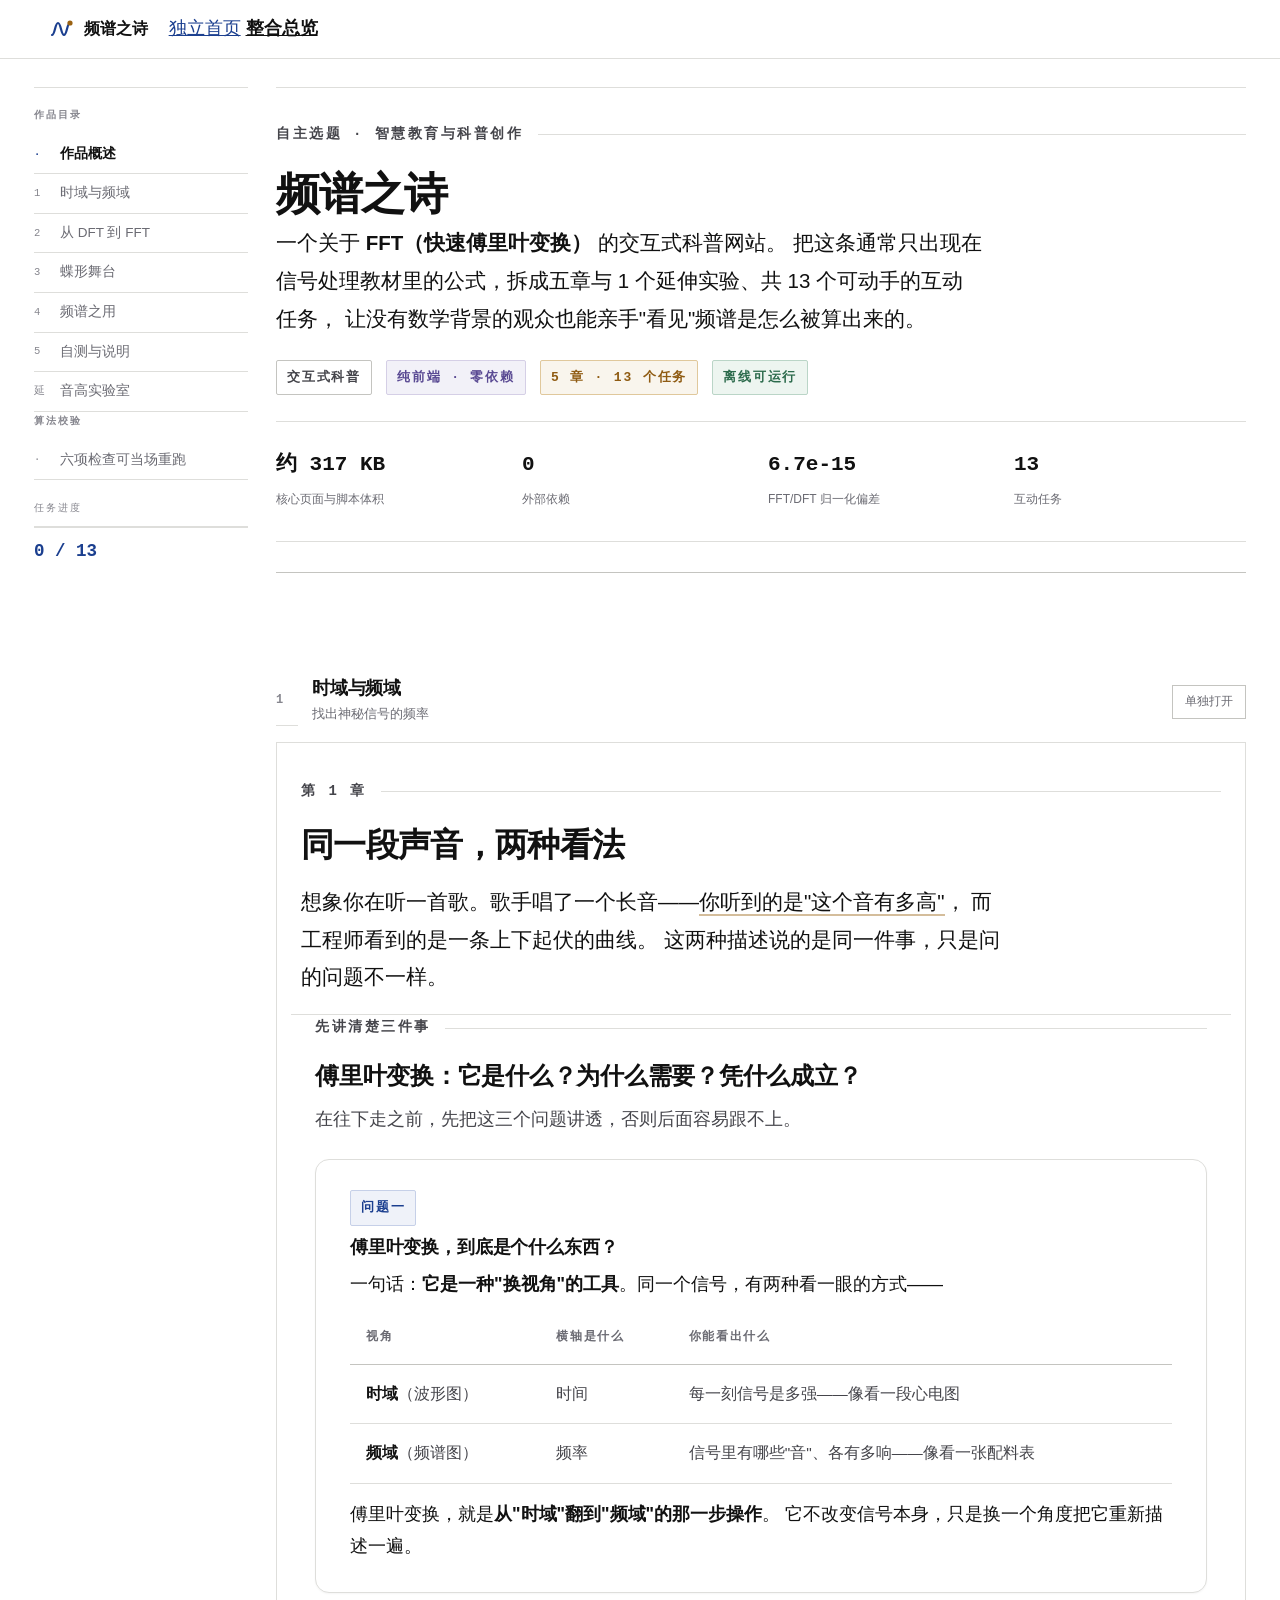
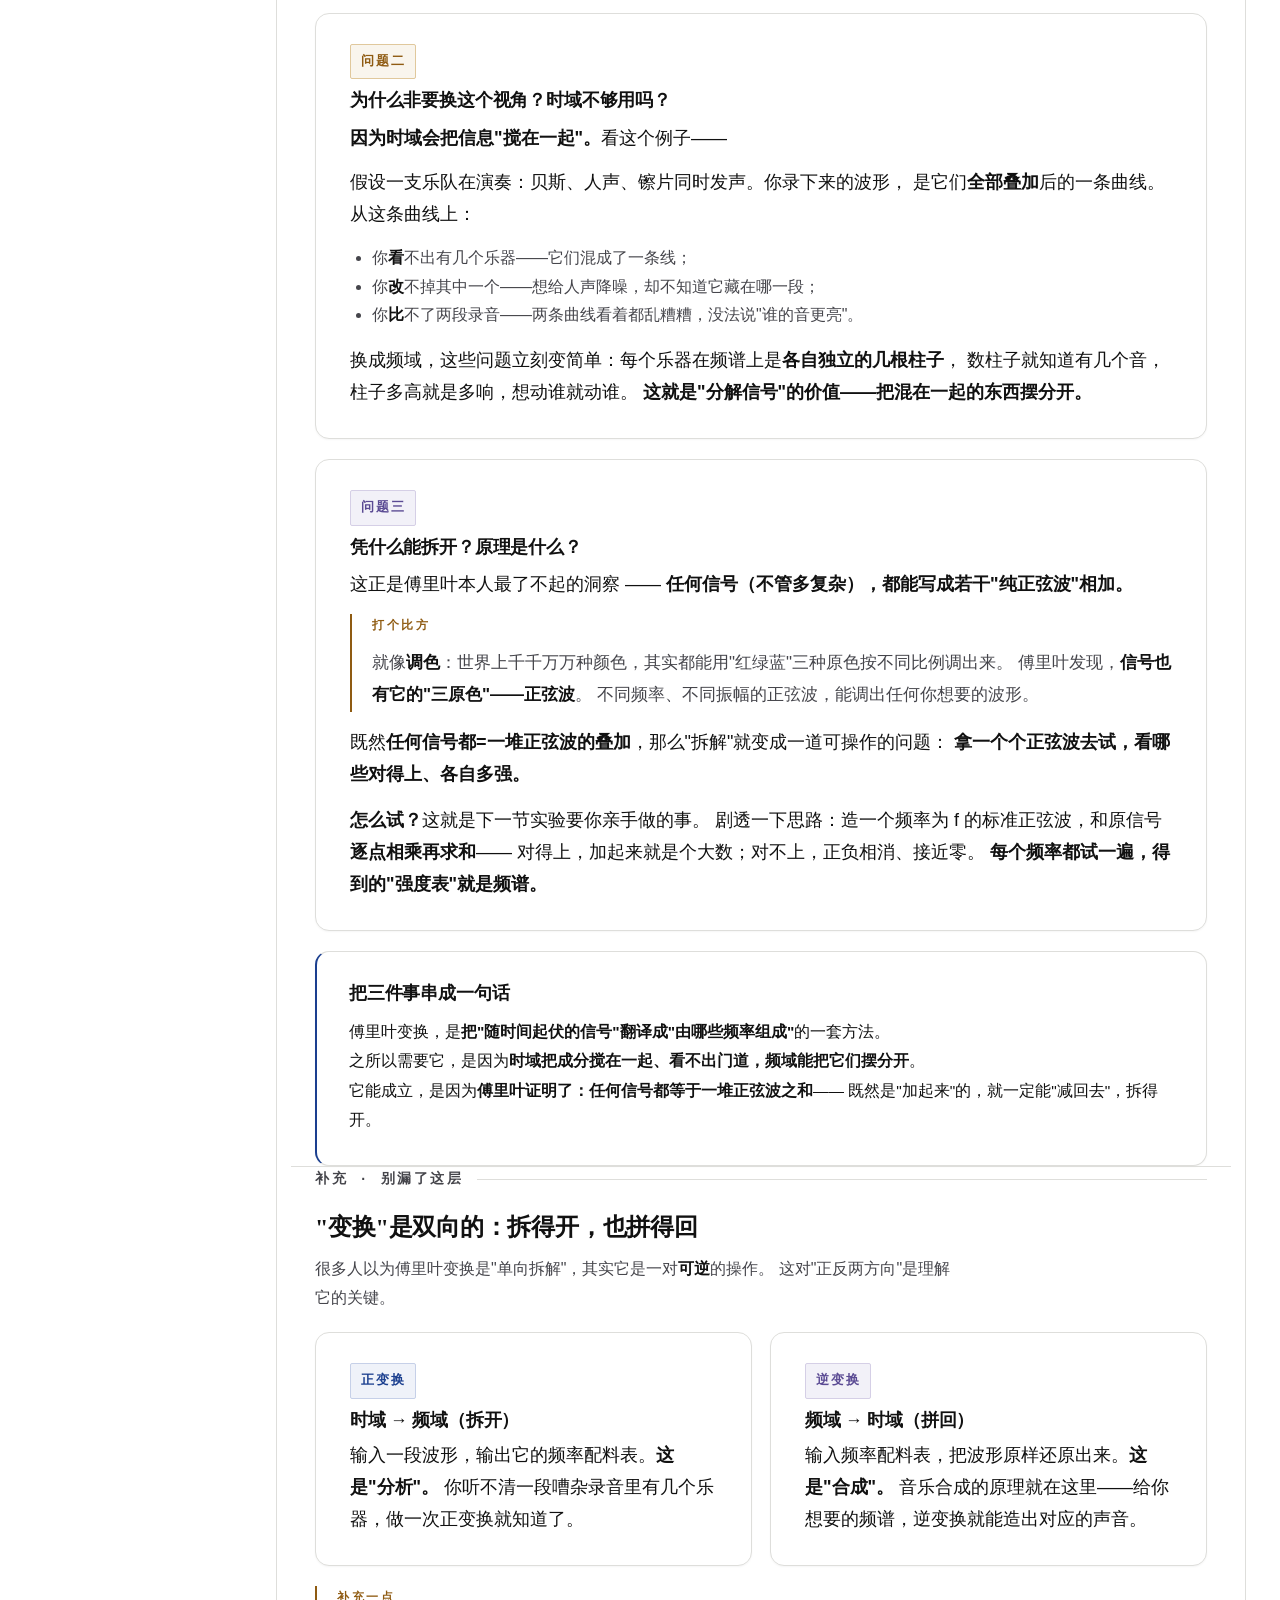
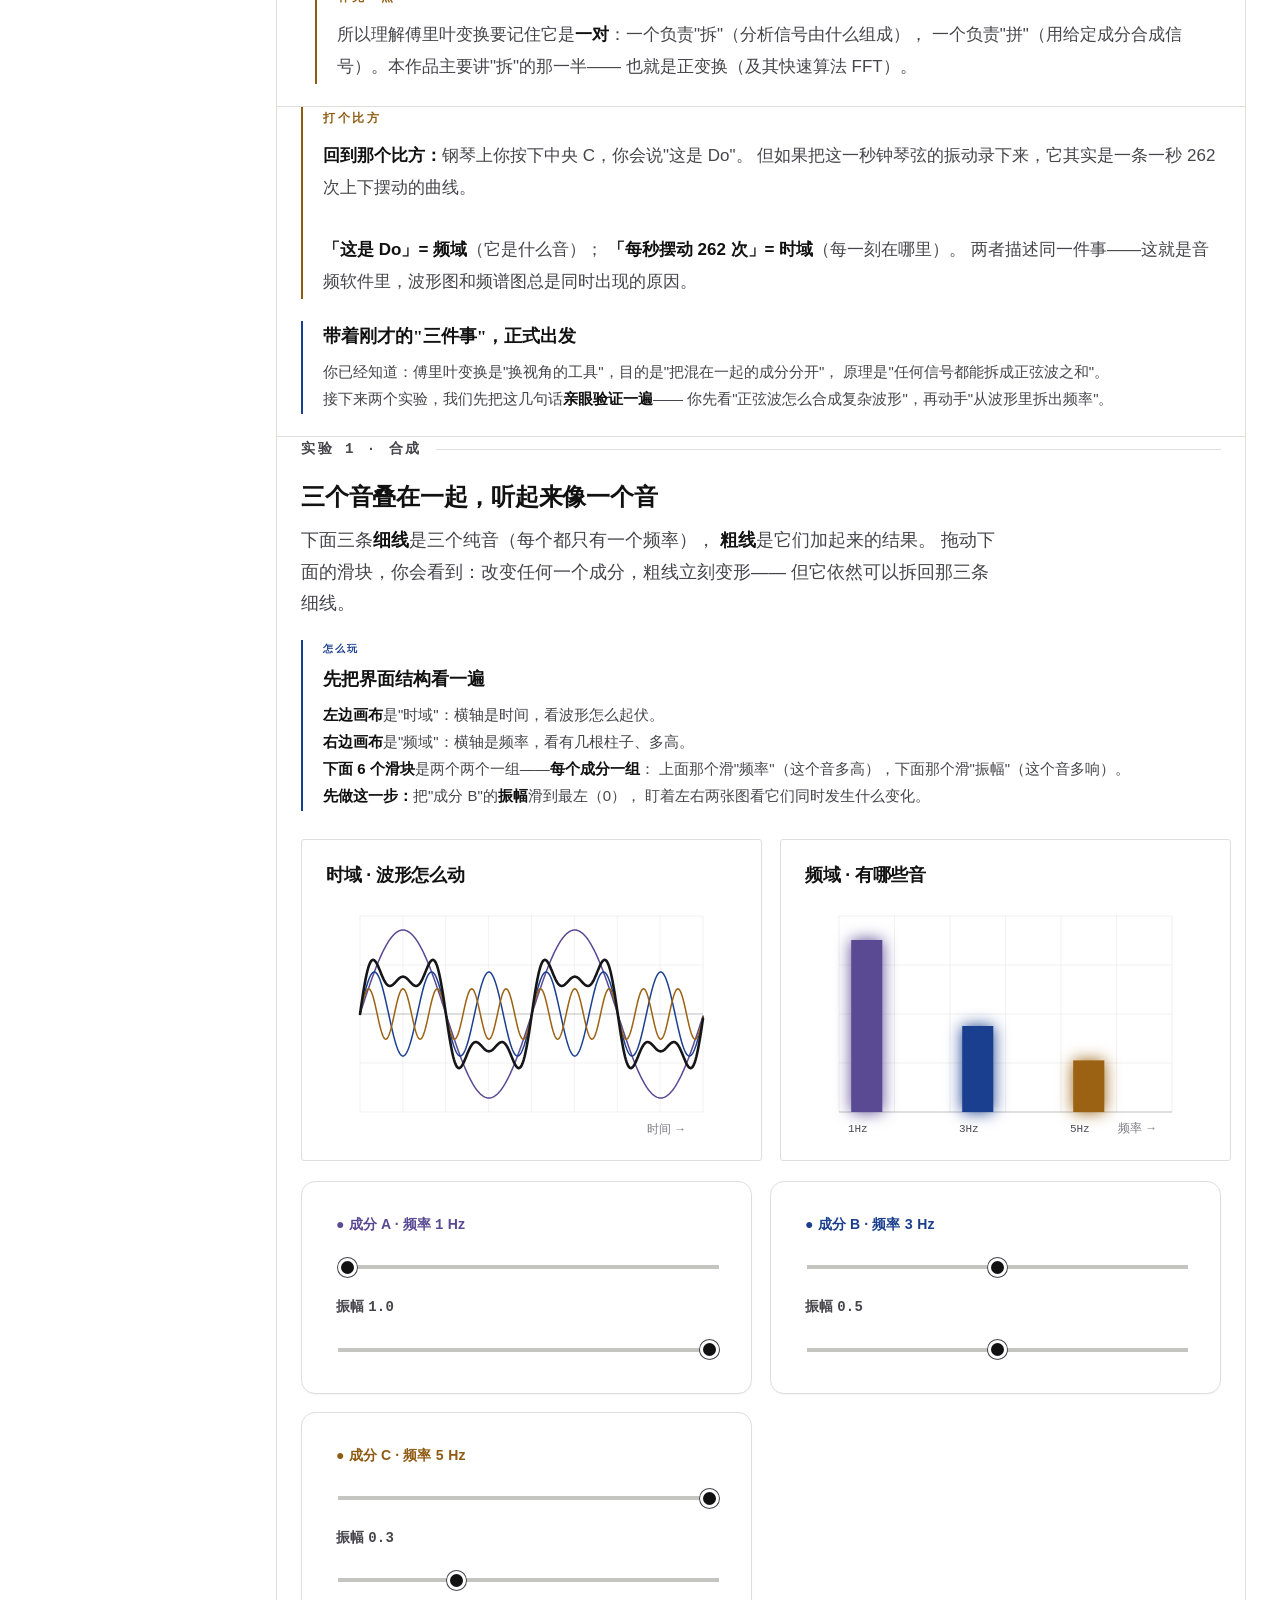
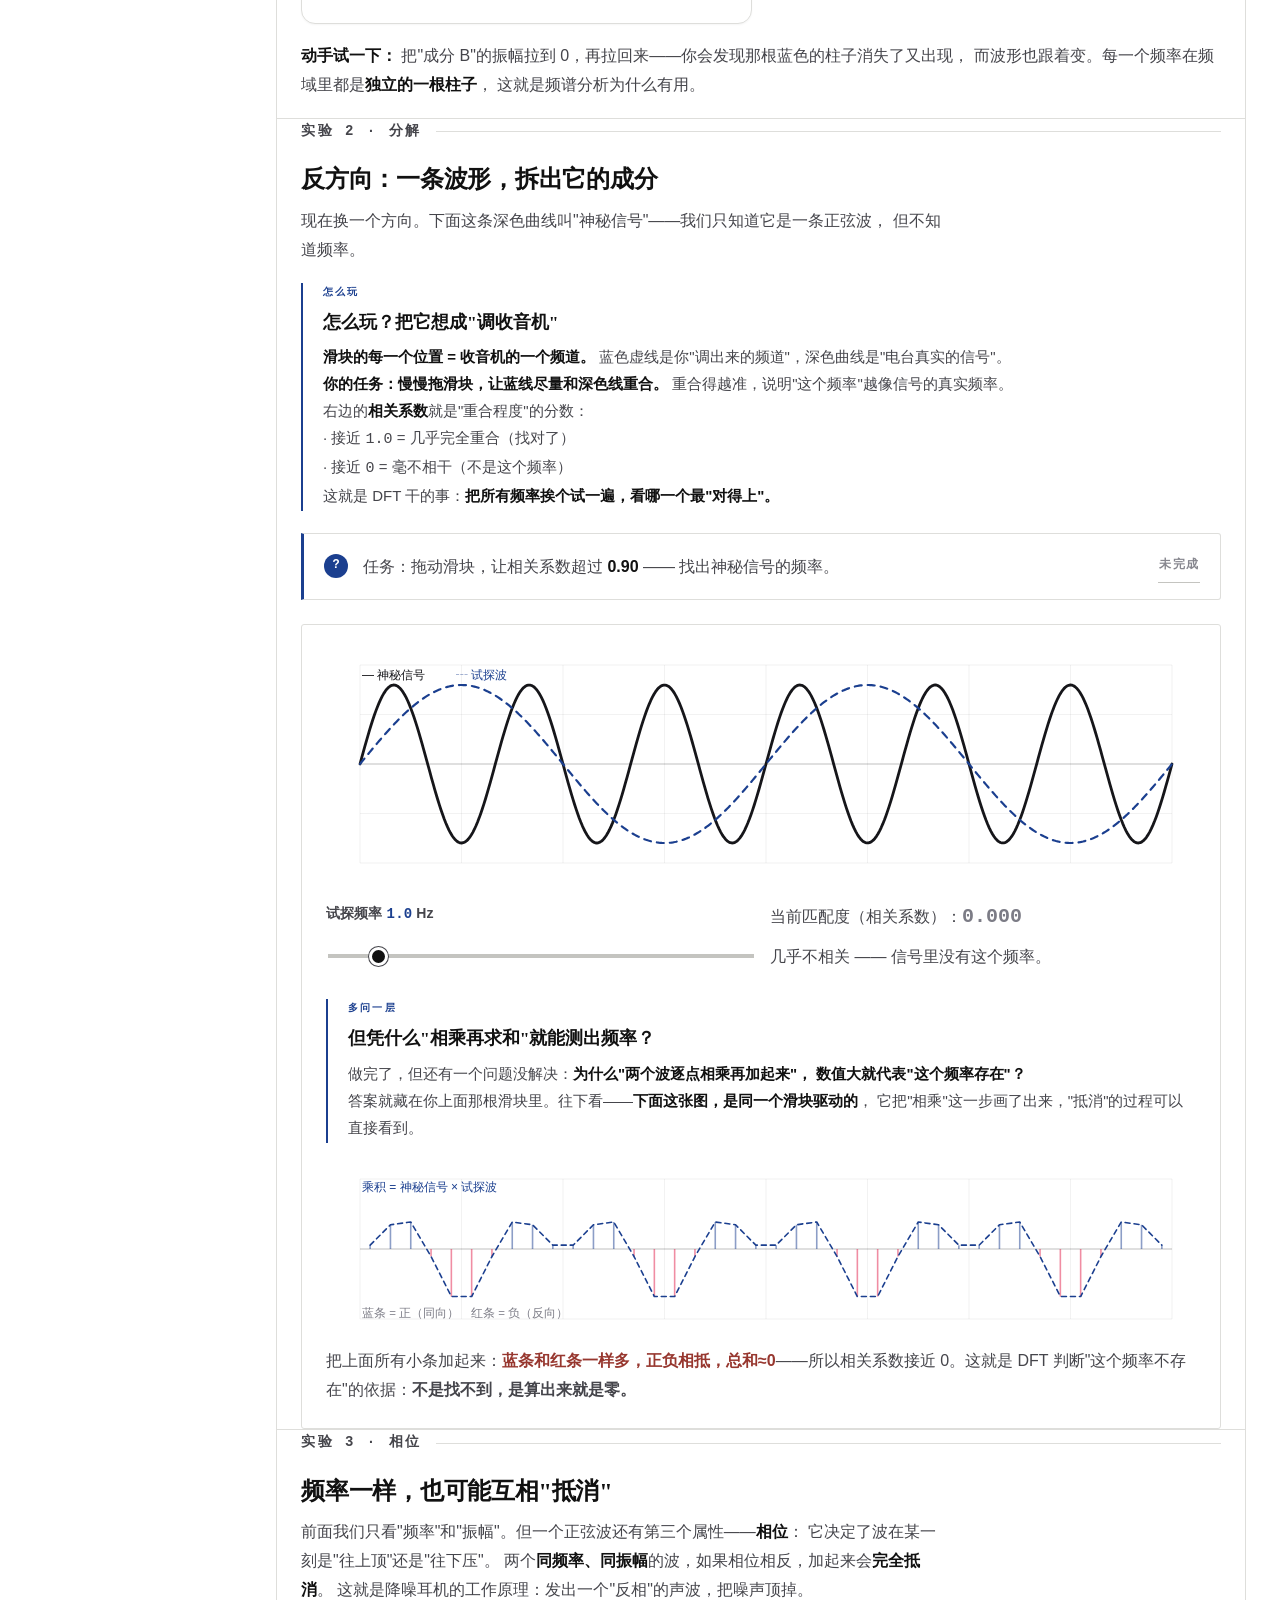
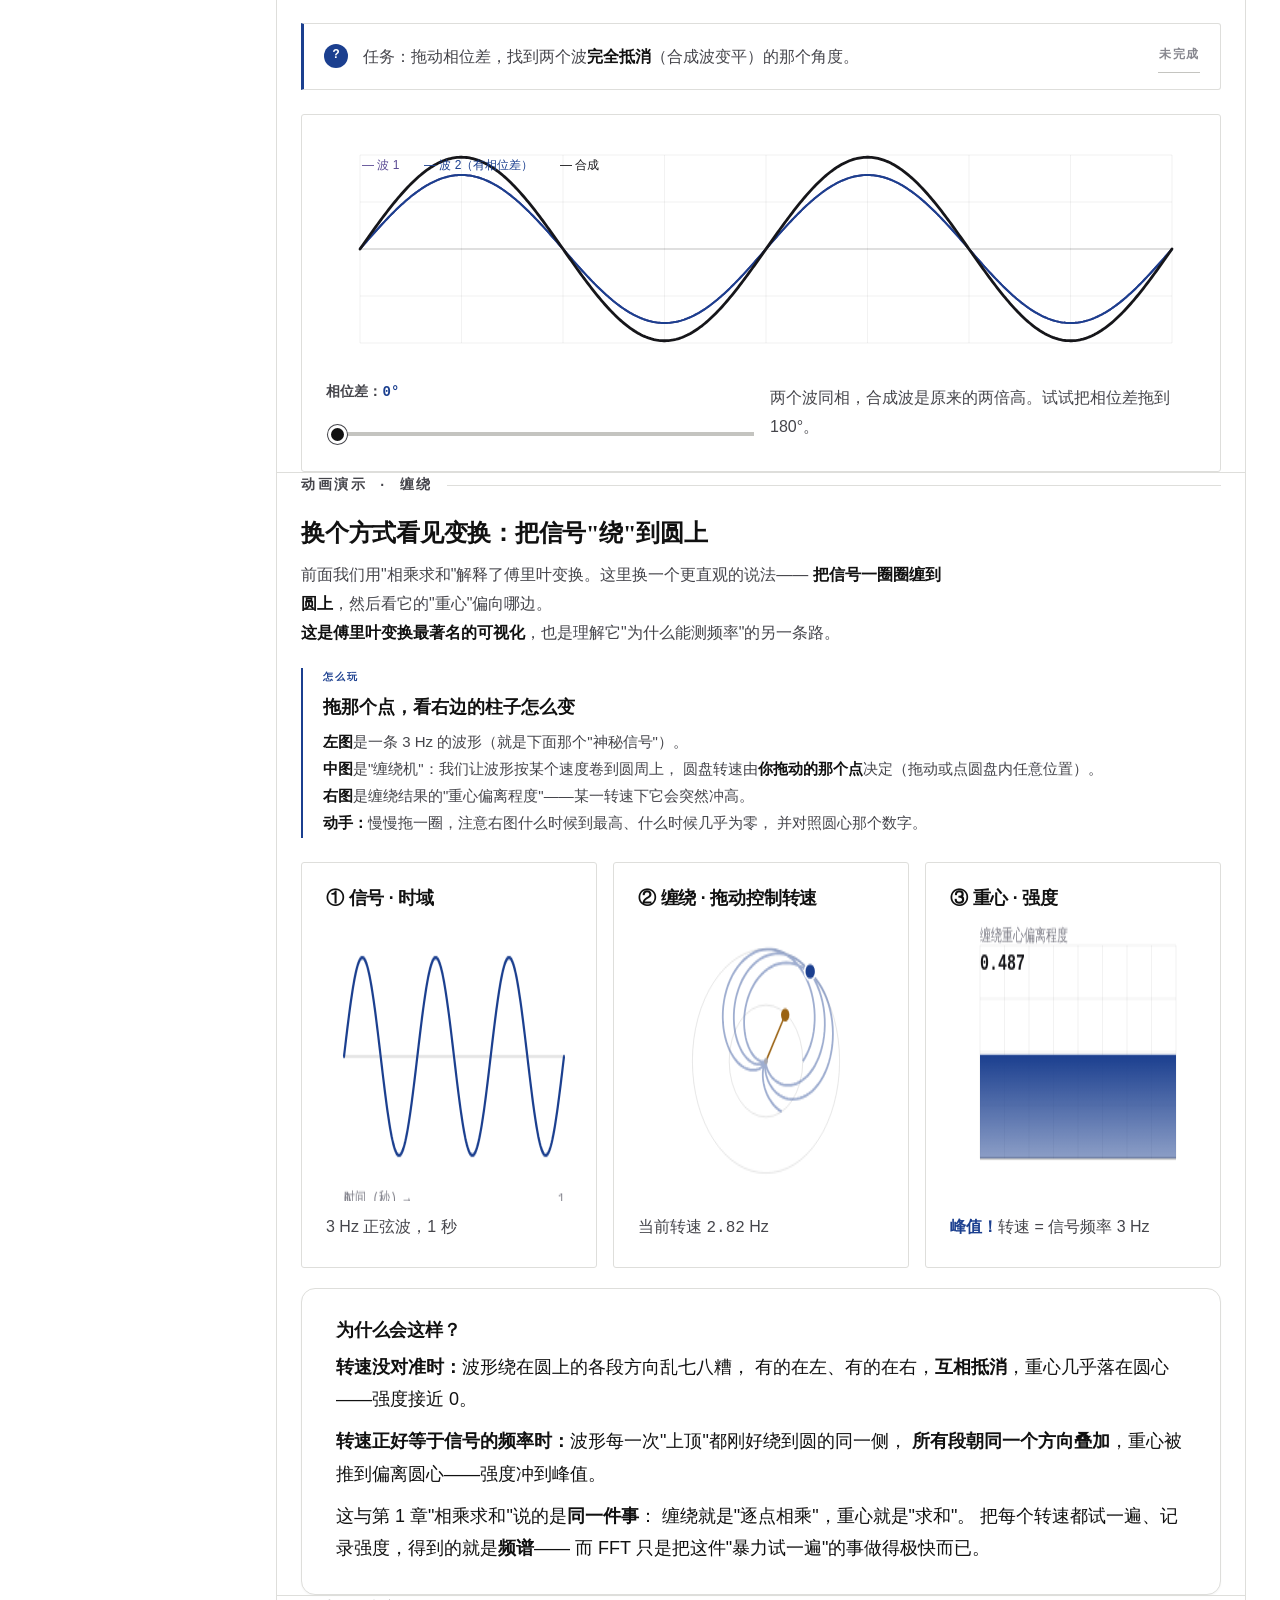
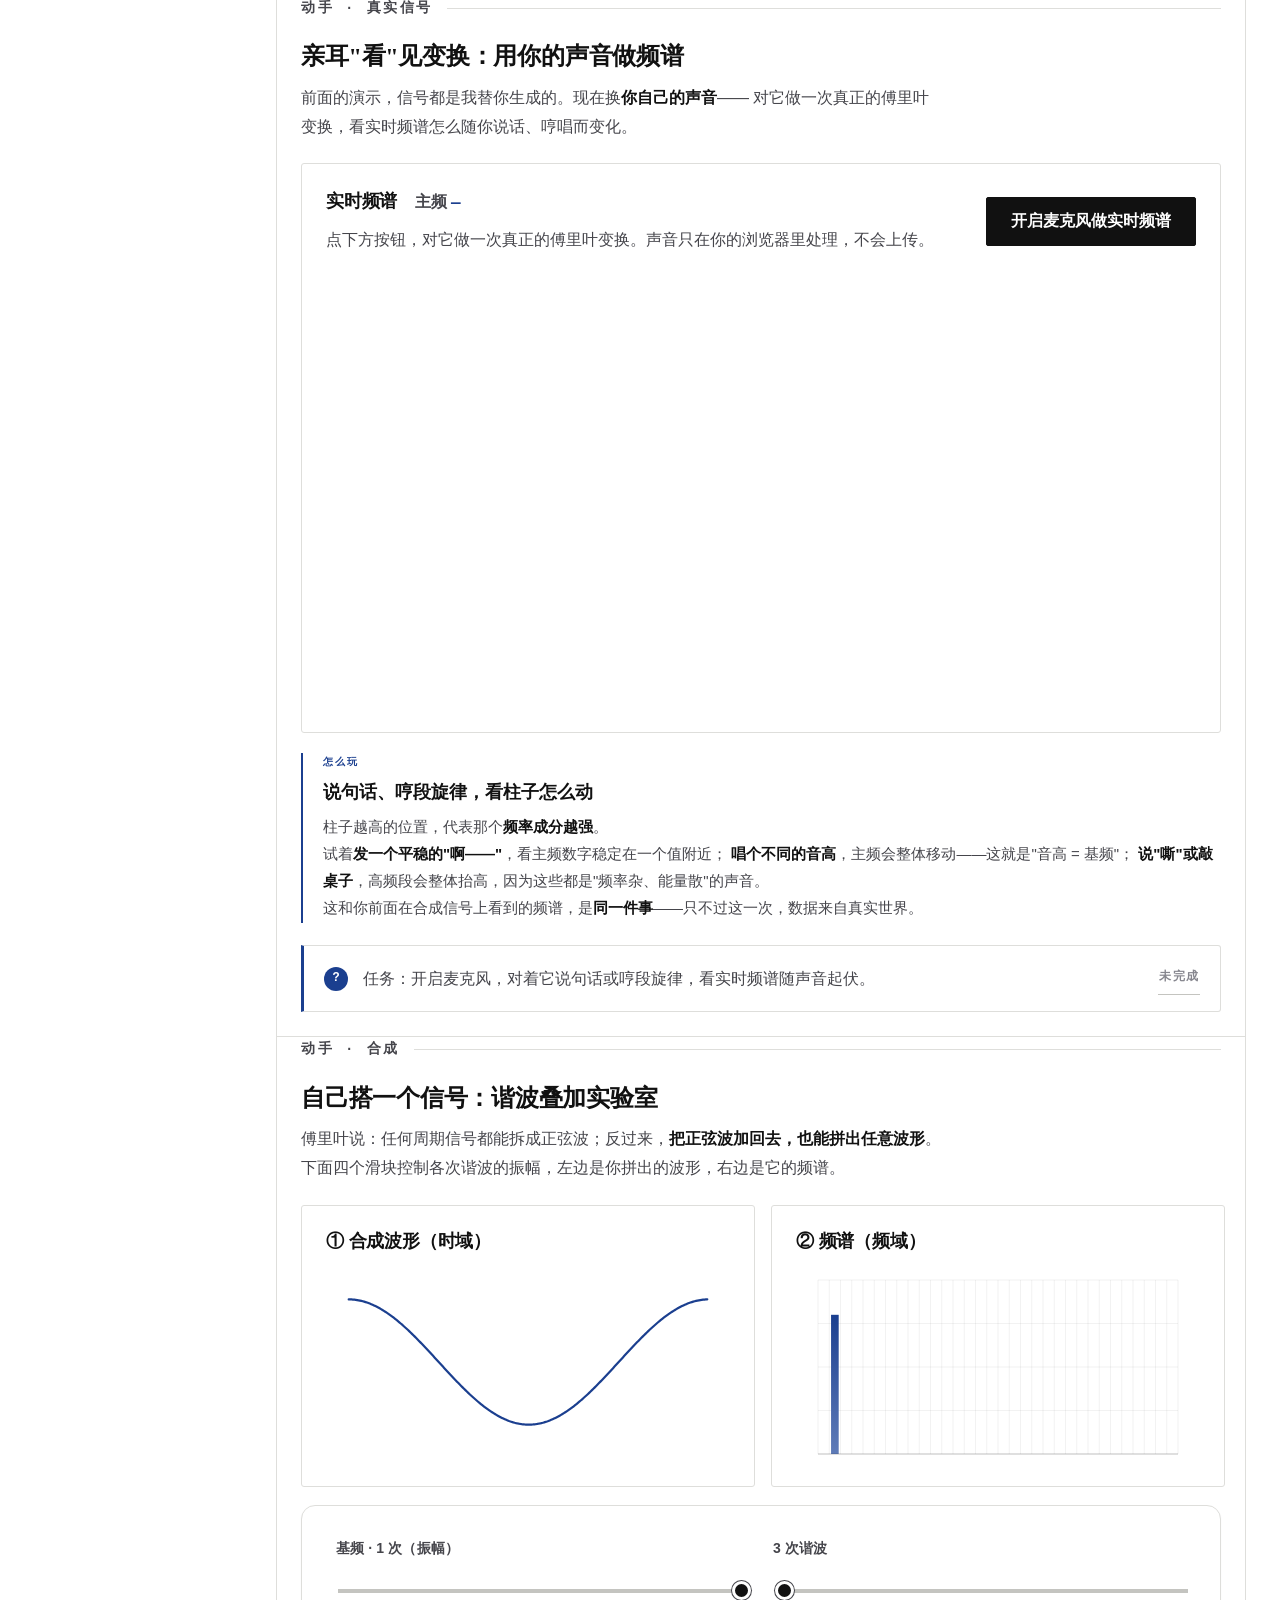
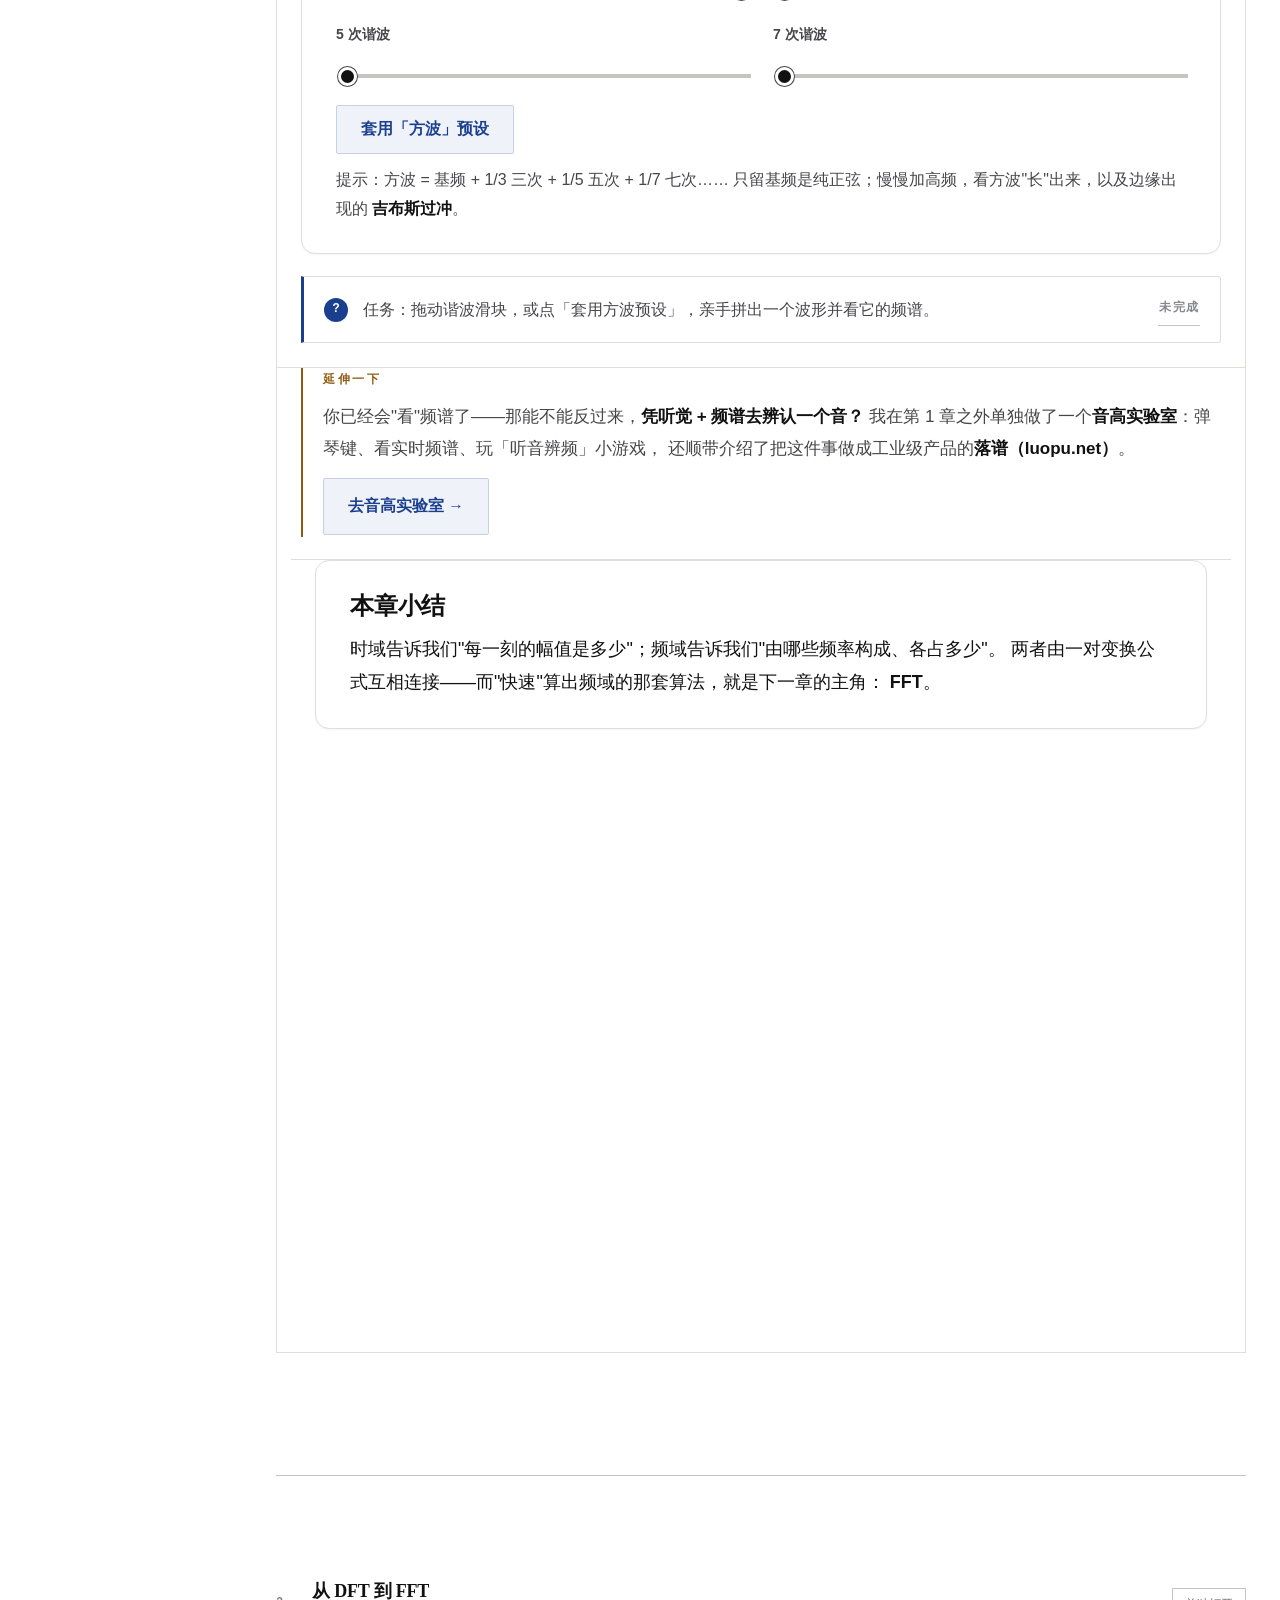
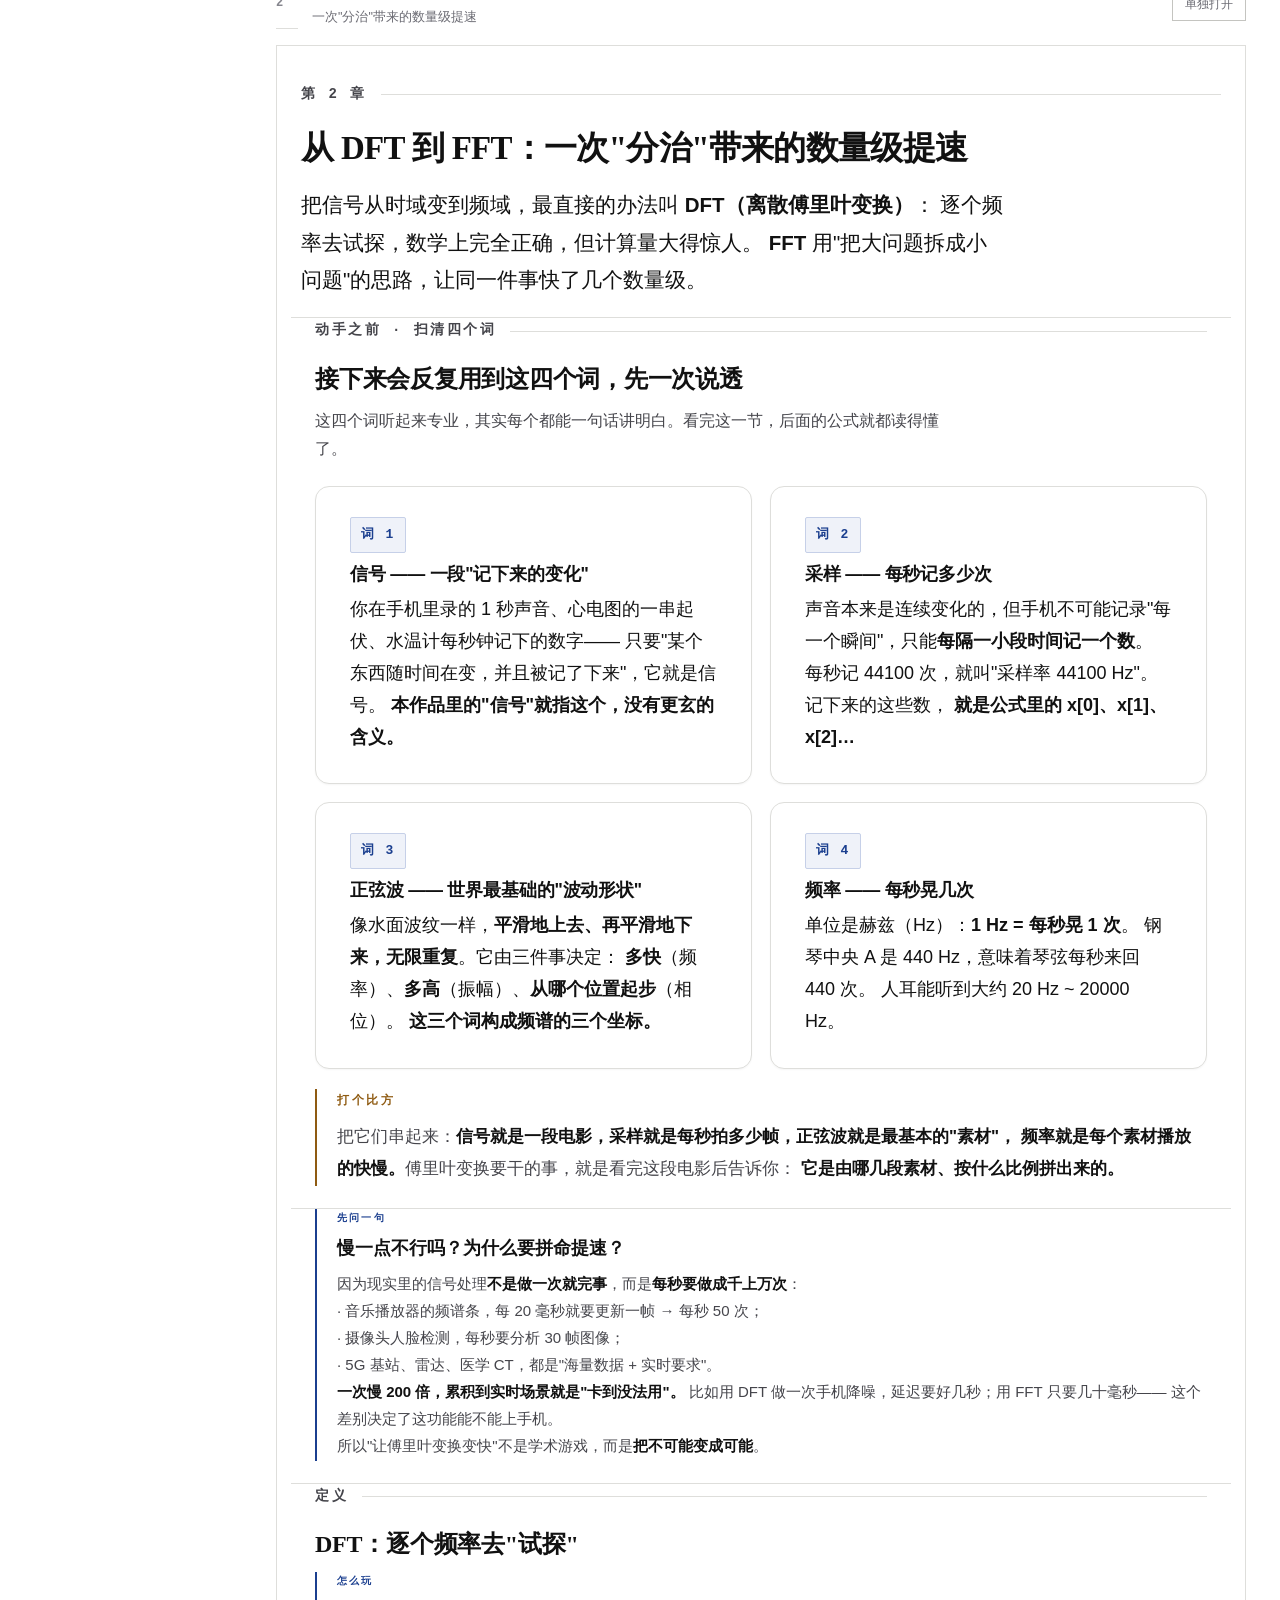
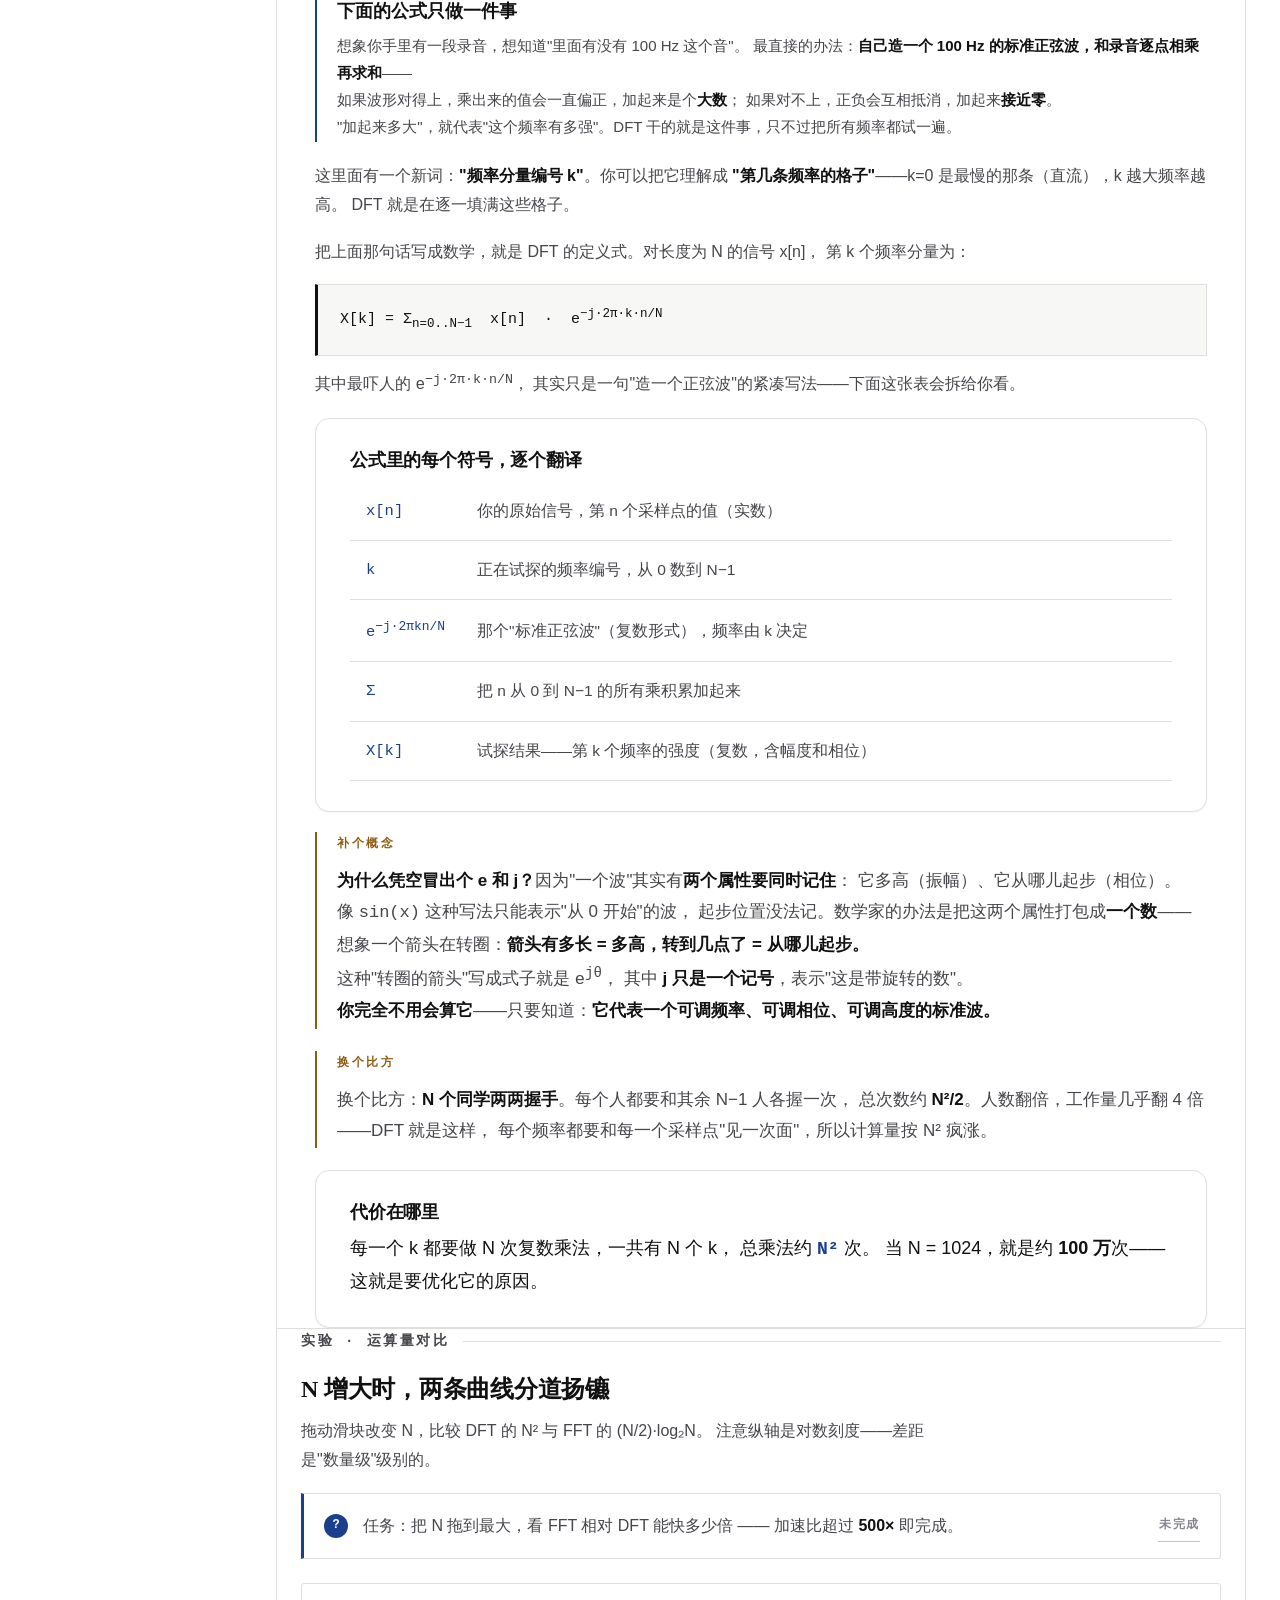
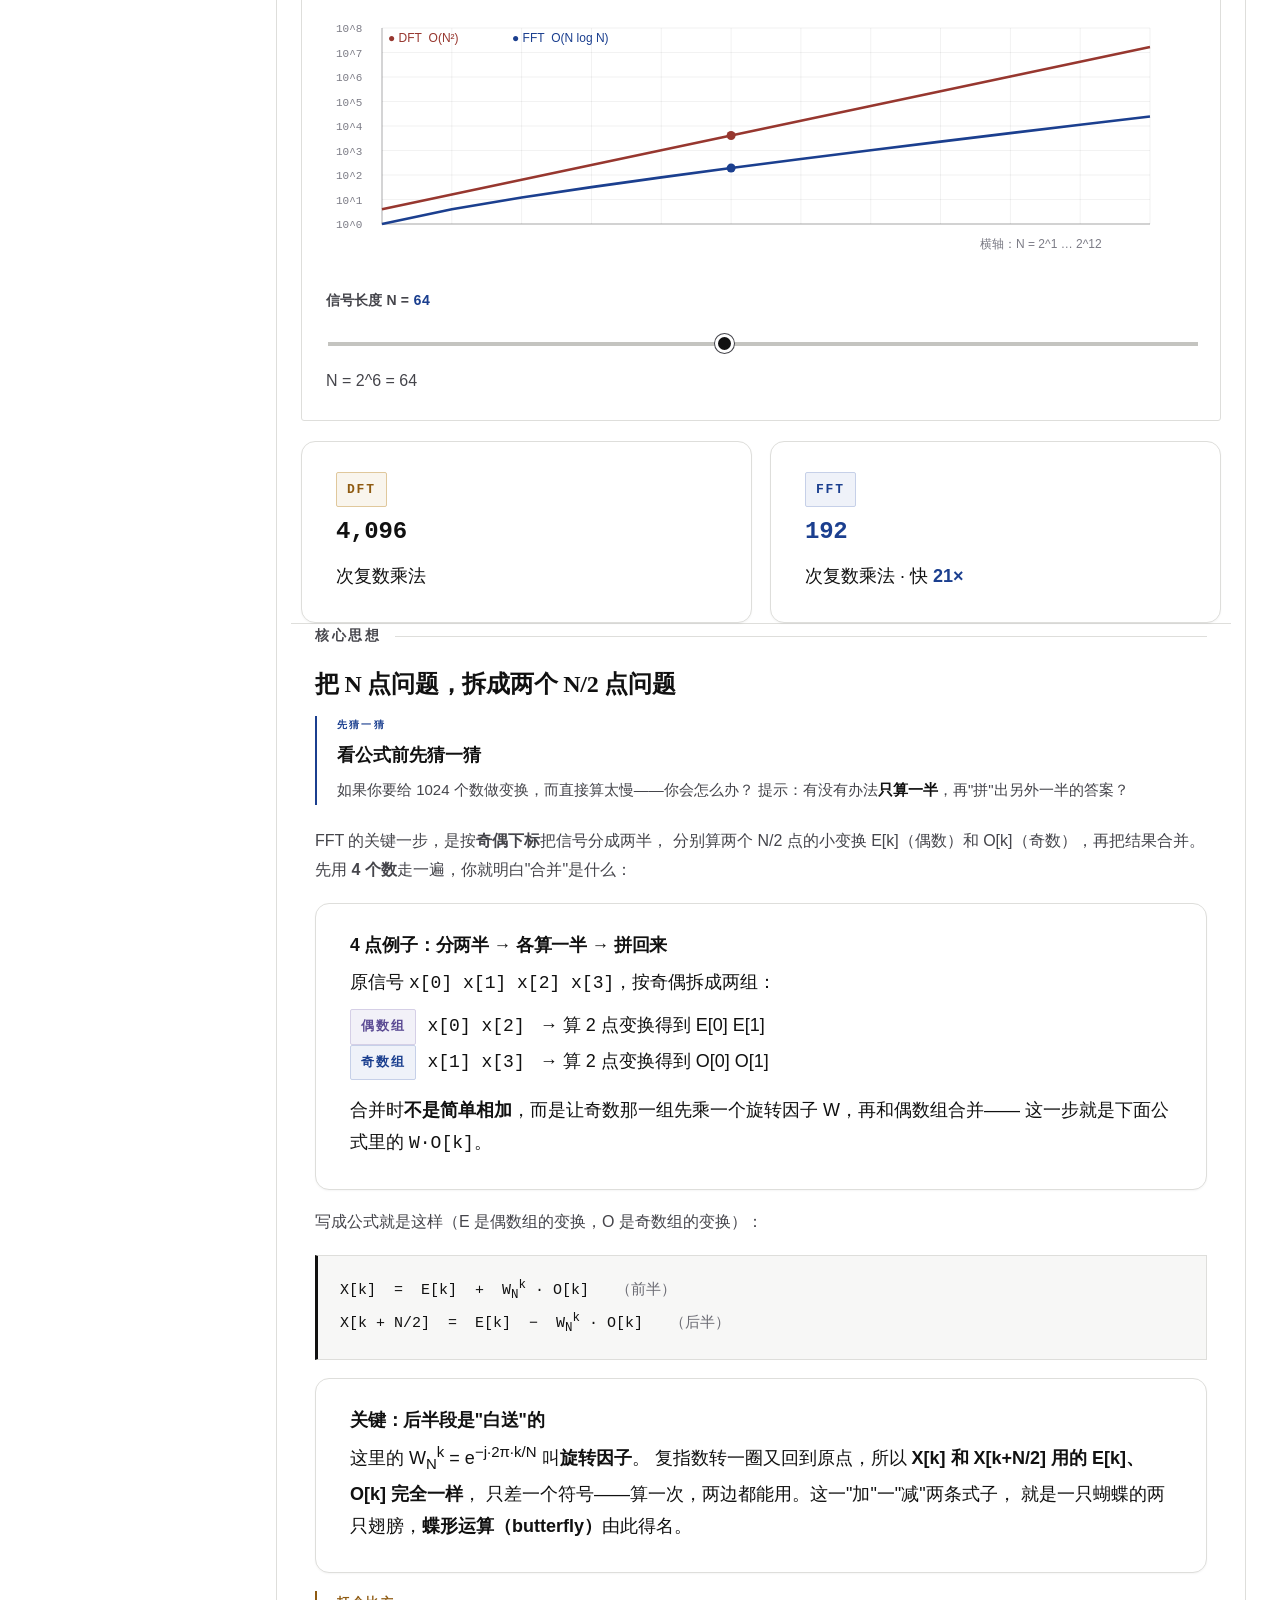
==== commit 61a02aff: "修复总览页嵌入视图被裁切 -file://下父页面读不到iframe内部，改为子页面postMessage上报高度 -嵌入时隐藏顶栏与悬浮章节导航，避免压在正文上" ====
--- a/all-in-one.html
+++ b/all-in-one.html
@@ -287,6 +287,8 @@
     st.id = '__embed_style';
     st.textContent =
       '.topbar{display:none!important}' +
+      /* 嵌入视图里站点自带的悬浮章节导航会压在正文上，一并隐藏 */
+      '.side-nav{display:none!important}' +
       '.site-footer{display:none!important}' +
       'section:first-of-type{padding-top:36px!important}' +
       '.pager{display:none!important}' +
@@ -343,6 +345,28 @@
     f.addEventListener('load', function () { requestAnimationFrame(tick); });
   });
 
+  /* file:// 下父页面读不到 iframe 内部（跨源），上面那套测量会静默失败，
+     框架停在 600px 被裁掉。子页面会主动 postMessage 自己的高度，
+     这里按来源匹配到对应框架后写入。 */
+  window.addEventListener('message', function (e) {
+    var d = e.data;
+    if (!d || d.type !== 'sp-embed-height' || !d.height) return;
+    var hs = host.querySelectorAll('iframe');
+    for (var j = 0; j < hs.length; j++) {
+      try {
+        if (hs[j].contentWindow === e.source) {
+          var want = Math.max(300, Math.round(d.height));
+          if (Math.abs(parseFloat(hs[j].style.height) - want) > 2) {
+            hs[j].style.height = want + 'px';
+          }
+          var ld2 = document.getElementById('ld' + CH[j].n);
+          if (ld2) ld2.style.display = 'none';
+          break;
+        }
+      } catch (err) { /* 忽略 */ }
+    }
+  });
+
   /* 目录高亮 */
   var links = document.querySelectorAll('.ov-side a');
   var targets = [];
--- a/assets/css/main.css
+++ b/assets/css/main.css
@@ -74,6 +74,16 @@
 ::selection { background: #DCE3F2; color: var(--fg); }
 
 :focus-visible { outline: 2px solid var(--blue); outline-offset: 2px; }
+
+/* ================= 被总览页嵌入时的精简视图 =================
+   site.js 检测到自己处在 iframe 中，就给 <html> 加上 .sp-embed。
+   这里隐藏顶栏、悬浮章节导航与页脚，只保留正文。 */
+html.sp-embed .topbar,
+html.sp-embed .side-nav,
+html.sp-embed .site-footer,
+html.sp-embed .pager { display: none !important; }
+html.sp-embed body { padding-bottom: 0; }
+html.sp-embed section:first-of-type { padding-top: 36px; }
 
 /* ================= 顶栏 ================= */
 .topbar {
